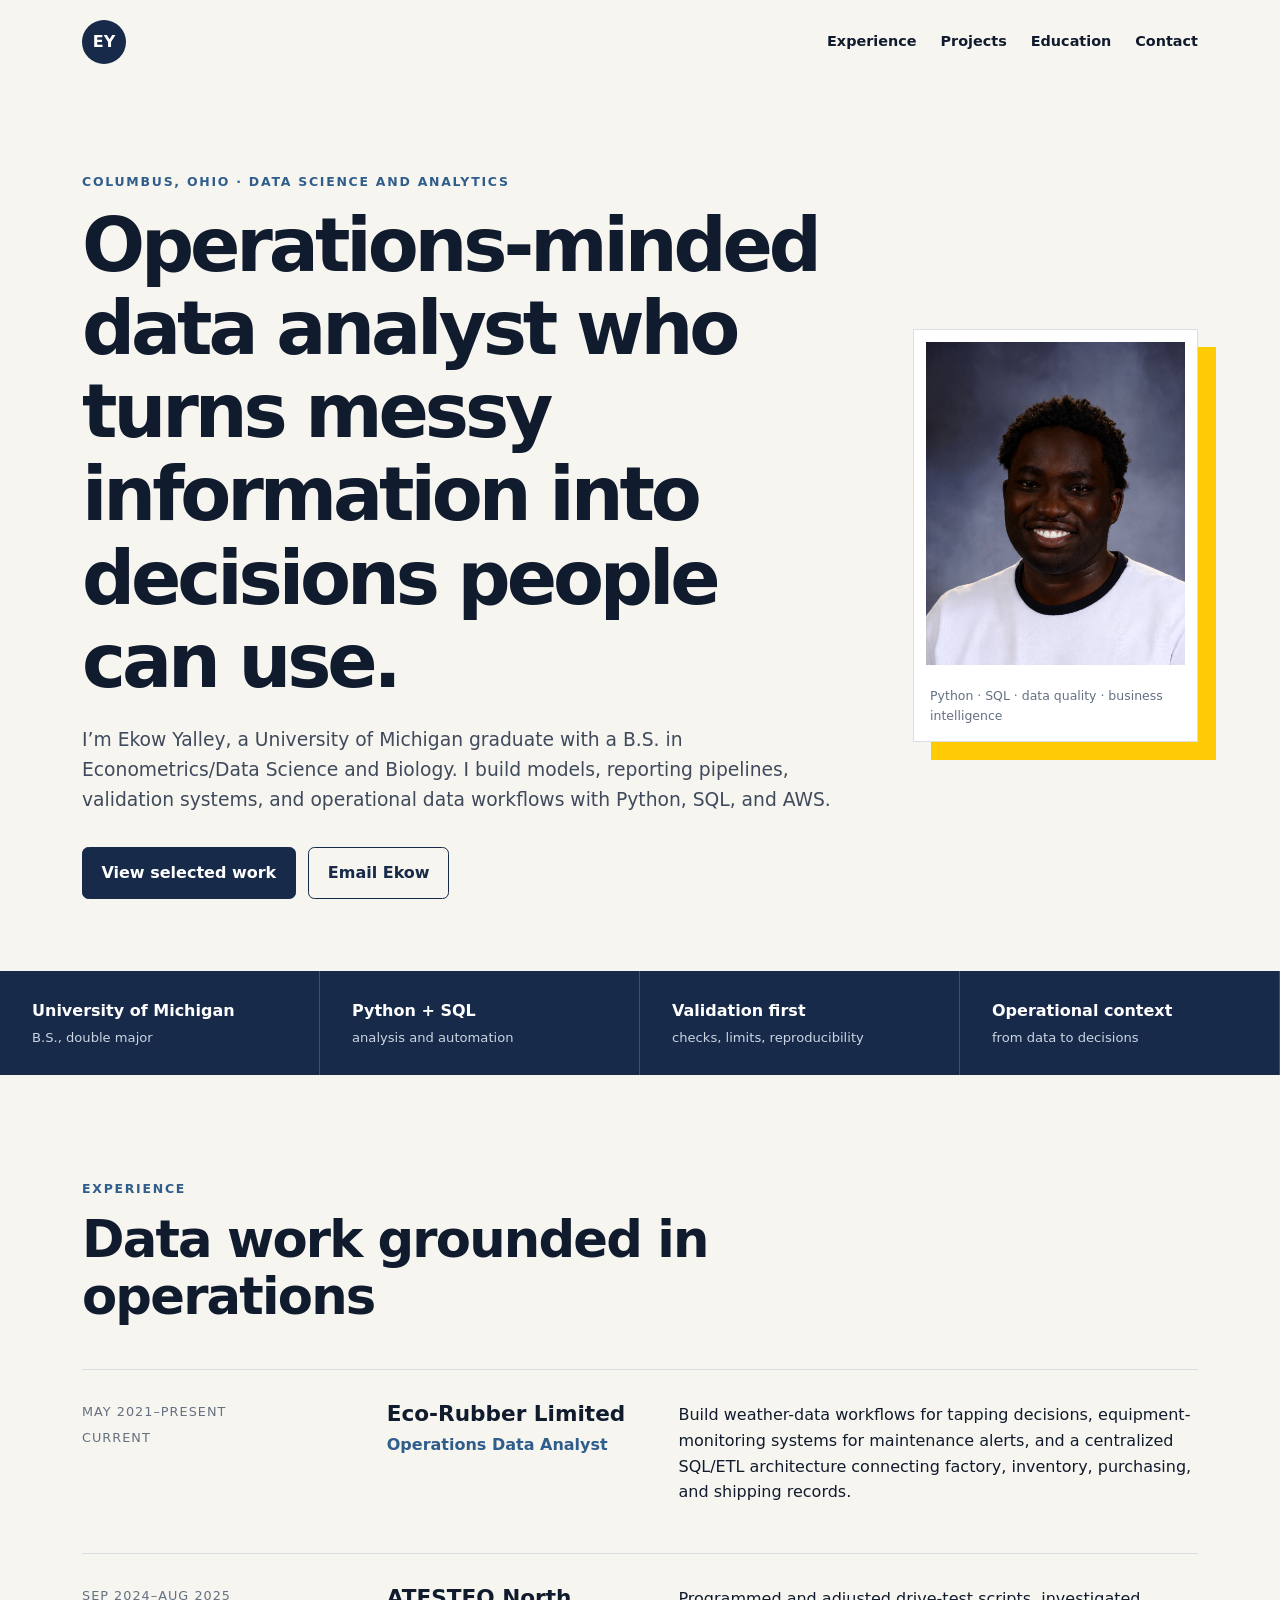
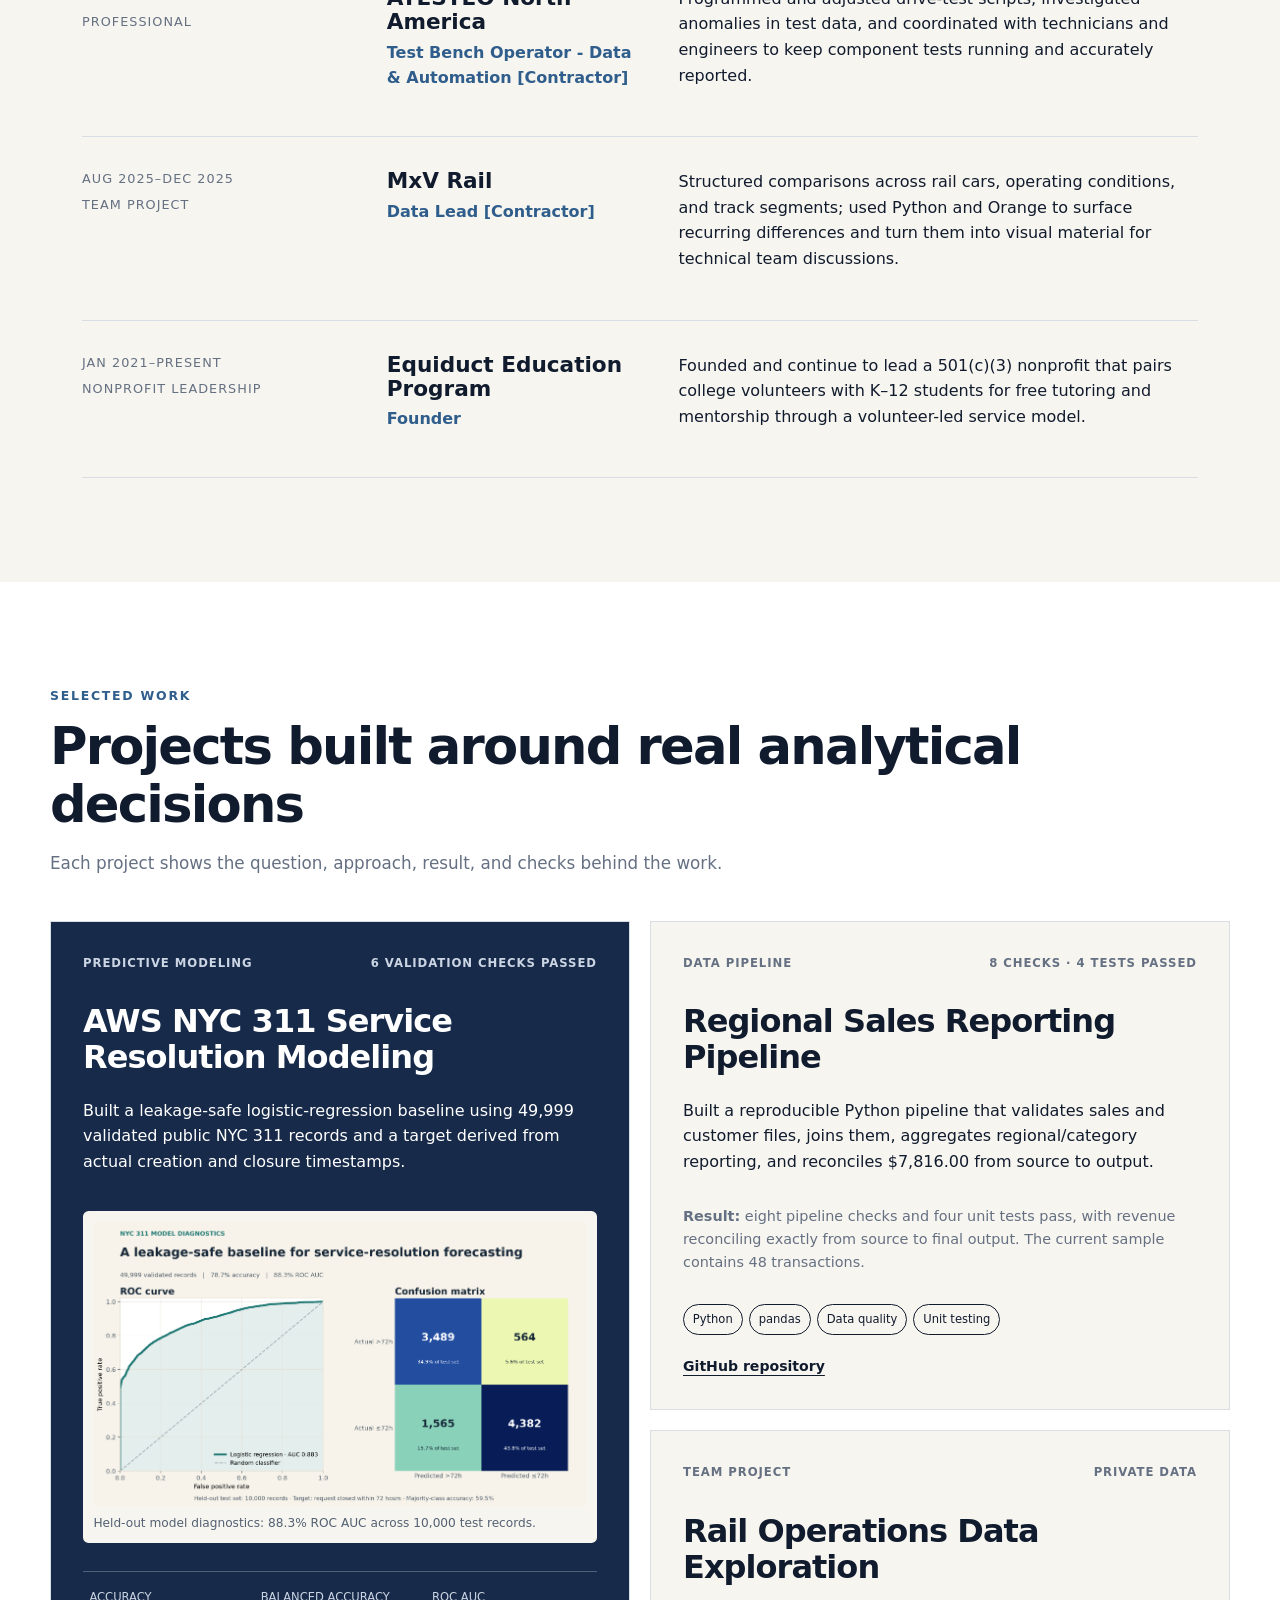
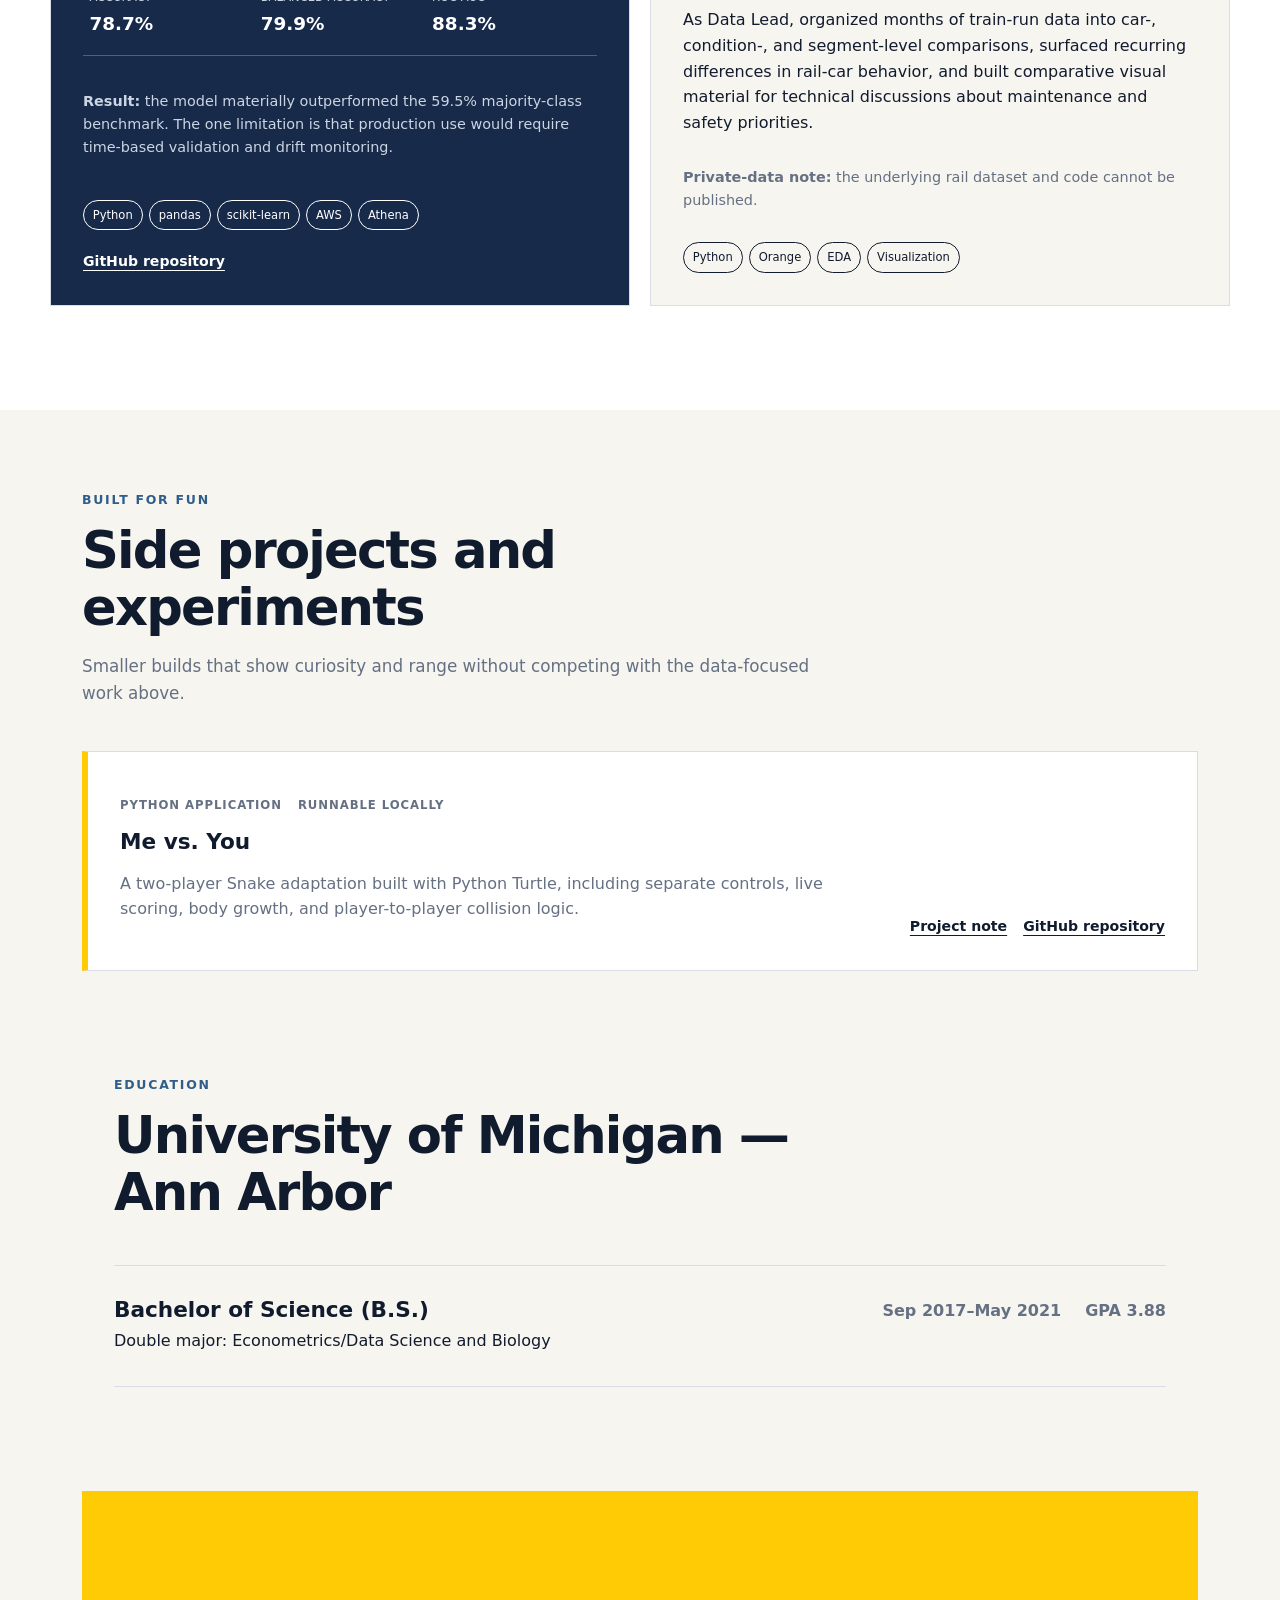
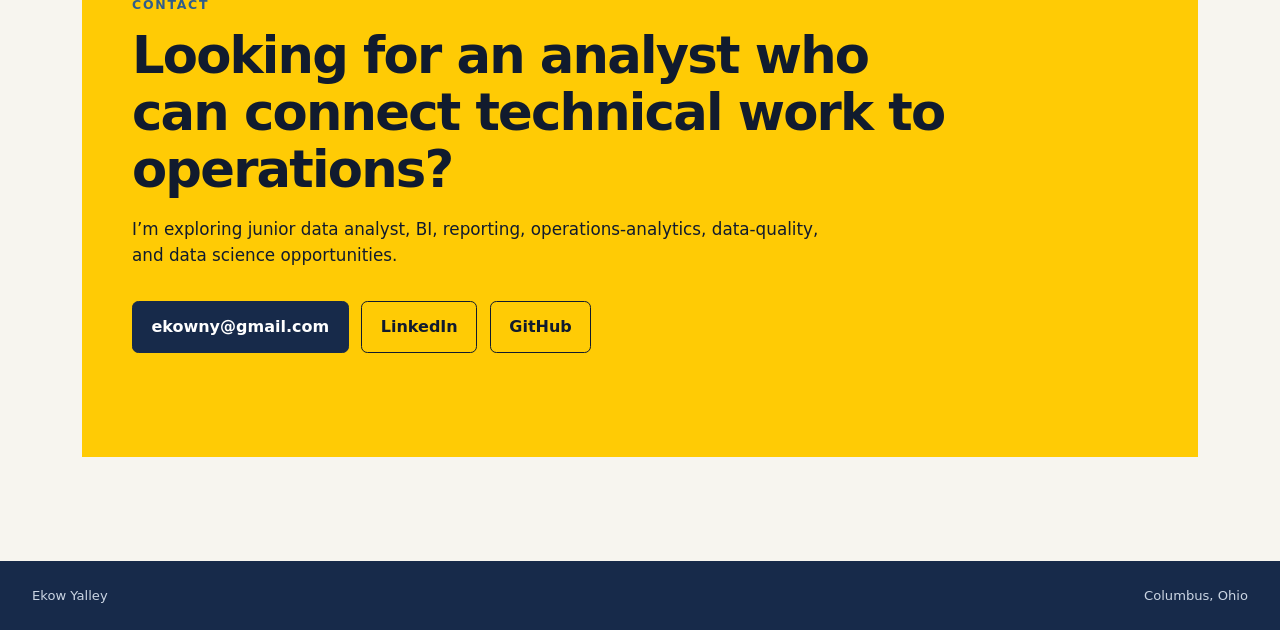
==== index.html @ 6ac025b0 "Strengthen projects and experience" ====
<!doctype html>
<html lang="en">
<head>
  <meta charset="utf-8">
  <meta name="viewport" content="width=device-width, initial-scale=1">
  <meta name="description" content="Ekow Yalley is a data analyst who builds practical models, reporting pipelines, and operational data systems with Python, SQL, and AWS.">
  <title>Ekow Yalley | Data Analyst</title>
  <link rel="stylesheet" href="styles.css">
</head>
<body>
  <a class="skip-link" href="#main">Skip to content</a>
  <header class="site-header">
    <a class="wordmark" href="#top" aria-label="Ekow Yalley home">EY</a>
    <nav aria-label="Primary navigation">
      <a href="#experience">Experience</a>
      <a href="#projects">Projects</a>
      <a href="#education">Education</a>
      <a href="#contact">Contact</a>
    </nav>
  </header>

  <main id="main">
    <section class="hero" id="top">
      <div class="hero-copy">
        <p class="eyebrow">Columbus, Ohio · Data science and analytics</p>
        <h1>Operations-minded data analyst who turns messy information into decisions people can use.</h1>
        <p class="lede">I’m Ekow Yalley, a University of Michigan graduate with a B.S. in Econometrics/Data Science and Biology. I build models, reporting pipelines, validation systems, and operational data workflows with Python, SQL, and AWS.</p>
        <div class="actions">
          <a class="button primary" href="#projects">View selected work</a>
          <a class="button secondary" href="mailto:ekowny@gmail.com">Email Ekow</a>
        </div>
      </div>
      <figure class="portrait-card">
        <img src="IMG_4656.PNG" alt="Portrait of Ekow Yalley">
        <figcaption>Python · SQL · data quality · business intelligence</figcaption>
      </figure>
    </section>

    <section class="proof-strip" aria-label="Core strengths">
      <div><strong>University of Michigan</strong><span>B.S., double major</span></div>
      <div><strong>Python + SQL</strong><span>analysis and automation</span></div>
      <div><strong>Validation first</strong><span>checks, limits, reproducibility</span></div>
      <div><strong>Operational context</strong><span>from data to decisions</span></div>
    </section>

    <section class="section" id="experience">
      <div class="section-heading">
        <p class="eyebrow">Experience</p>
        <h2>Data work grounded in operations</h2>
      </div>
      <div class="timeline">
        <article>
          <div class="timeline-meta"><span>May 2021–Present</span><span>Current</span></div>
          <div><h3>Eco-Rubber Limited</h3><p class="role">Operations Data Analyst</p></div>
          <div><p>Build weather-data workflows for tapping decisions, equipment-monitoring systems for maintenance alerts, and a centralized SQL/ETL architecture connecting factory, inventory, purchasing, and shipping records.</p></div>
        </article>
        <article>
          <div class="timeline-meta"><span>Sep 2024–Aug 2025</span><span>Professional</span></div>
          <div><h3>ATESTEO North America</h3><p class="role">Test Bench Operator - Data &amp; Automation [Contractor]</p></div>
          <p>Programmed and adjusted drive-test scripts, investigated anomalies in test data, and coordinated with technicians and engineers to keep component tests running and accurately reported.</p>
        </article>
        <article>
          <div class="timeline-meta"><span>Aug 2025–Dec 2025</span><span>Team project</span></div>
          <div><h3>MxV Rail</h3><p class="role">Data Lead [Contractor]</p></div>
          <p>Structured comparisons across rail cars, operating conditions, and track segments; used Python and Orange to surface recurring differences and turn them into visual material for technical team discussions.</p>
        </article>
        <article>
          <div class="timeline-meta"><span>Jan 2021–Present</span><span>Nonprofit leadership</span></div>
          <div><h3>Equiduct Education Program</h3><p class="role">Founder</p></div>
          <p>Founded and continue to lead a 501(c)(3) nonprofit that pairs college volunteers with K–12 students for free tutoring and mentorship through a volunteer-led service model.</p>
        </article>
      </div>
    </section>

    <section class="section projects" id="projects">
      <div class="section-heading">
        <p class="eyebrow">Selected work</p>
        <h2>Projects built around real analytical decisions</h2>
        <p>Each project shows the question, approach, result, and checks behind the work.</p>
      </div>
      <div class="project-grid">
        <article class="project-card featured">
          <div class="project-kicker"><span>Predictive modeling</span><span>6 validation checks passed</span></div>
          <h3>AWS NYC 311 Service Resolution Modeling</h3>
          <p>Built a leakage-safe logistic-regression baseline using 49,999 validated public NYC 311 records and a target derived from actual creation and closure timestamps.</p>
          <figure class="project-visual"><img src="nyc311_model_diagnostics.png" alt="ROC curve and confusion matrix for the NYC 311 service-resolution model"><figcaption>Held-out model diagnostics: 88.3% ROC AUC across 10,000 test records.</figcaption></figure>
          <dl class="metrics">
            <div><dt>Accuracy</dt><dd>78.7%</dd></div>
            <div><dt>Balanced accuracy</dt><dd>79.9%</dd></div>
            <div><dt>ROC AUC</dt><dd>88.3%</dd></div>
          </dl>
          <p class="note"><strong>Result:</strong> the model materially outperformed the 59.5% majority-class benchmark. The one limitation is that production use would require time-based validation and drift monitoring.</p>
          <div class="tags"><span>Python</span><span>pandas</span><span>scikit-learn</span><span>AWS</span><span>Athena</span></div>
          <div class="card-actions"><a href="https://github.com/EkowYalley/AWS-NYC311-Resolution-Modeling" target="_blank" rel="noopener">GitHub repository</a></div>
        </article>

        <article class="project-card">
          <div class="project-kicker"><span>Data pipeline</span><span>8 checks · 4 tests passed</span></div>
          <h3>Regional Sales Reporting Pipeline</h3>
          <p>Built a reproducible Python pipeline that validates sales and customer files, joins them, aggregates regional/category reporting, and reconciles $7,816.00 from source to output.</p>
          <p class="note"><strong>Result:</strong> eight pipeline checks and four unit tests pass, with revenue reconciling exactly from source to final output. The current sample contains 48 transactions.</p>
          <div class="tags"><span>Python</span><span>pandas</span><span>Data quality</span><span>Unit testing</span></div>
          <div class="card-actions"><a href="https://github.com/EkowYalley/Regional-Sales-Reporting-Pipeline" target="_blank" rel="noopener">GitHub repository</a></div>
        </article>

        <article class="project-card">
          <div class="project-kicker"><span>Team project</span><span>Private data</span></div>
          <h3>Rail Operations Data Exploration</h3>
          <p>As Data Lead, organized months of train-run data into car-, condition-, and segment-level comparisons, surfaced recurring differences in rail-car behavior, and built comparative visual material for technical discussions about maintenance and safety priorities.</p>
          <p class="note"><strong>Private-data note:</strong> the underlying rail dataset and code cannot be published.</p>
          <div class="tags"><span>Python</span><span>Orange</span><span>EDA</span><span>Visualization</span></div>
        </article>

      </div>
    </section>

    <section class="section fun-projects" id="fun-projects">
      <div class="section-heading"><p class="eyebrow">Built for fun</p><h2>Side projects and experiments</h2><p>Smaller builds that show curiosity and range without competing with the data-focused work above.</p></div>
      <article class="fun-card"><div><p class="project-kicker"><span>Python application</span><span>Runnable locally</span></p><h3>Me vs. You</h3><p>A two-player Snake adaptation built with Python Turtle, including separate controls, live scoring, body growth, and player-to-player collision logic.</p></div><div class="card-actions"><a href="https://ekowyalley.github.io/Professional-Portfolio/me-vs-you.html">Project note</a><a href="https://github.com/EkowYalley/Me-vs-You" target="_blank" rel="noopener">GitHub repository</a></div></article>

    <section class="section education" id="education">
      <div class="section-heading"><p class="eyebrow">Education</p><h2>University of Michigan — Ann Arbor</h2></div>
      <div class="education-card">
        <div><h3>Bachelor of Science (B.S.)</h3><p>Double major: Econometrics/Data Science and Biology</p></div>
        <div class="education-meta"><span>Sep 2017–May 2021</span><span>GPA 3.88</span></div>
      </div>
    </section>

    <section class="contact" id="contact">
      <p class="eyebrow">Contact</p>
      <h2>Looking for an analyst who can connect technical work to operations?</h2>
      <p>I’m exploring junior data analyst, BI, reporting, operations-analytics, data-quality, and data science opportunities.</p>
      <div class="actions"><a class="button primary" href="mailto:ekowny@gmail.com">ekowny@gmail.com</a><a class="button secondary light" href="https://www.linkedin.com/in/ekow-yalley-29869a260/" target="_blank" rel="noopener">LinkedIn</a><a class="button secondary light" href="https://github.com/EkowYalley" target="_blank" rel="noopener">GitHub</a></div>
    </section>
  </main>

  <footer><span>Ekow Yalley</span><span>Columbus, Ohio</span></footer>
</body>
</html>
---- styles.css ----
:root {
  --ink: #111b2e;
  --navy: #172a4a;
  --blue: #2f5d8c;
  --maize: #ffcb05;
  --paper: #f7f5ef;
  --white: #ffffff;
  --muted: #657083;
  --line: #d9dde5;
  --max: 1180px;
}

* { box-sizing: border-box; }
html { scroll-behavior: smooth; }
body { margin: 0; background: var(--paper); color: var(--ink); font-family: Inter, ui-sans-serif, system-ui, -apple-system, BlinkMacSystemFont, "Segoe UI", sans-serif; line-height: 1.6; }
a { color: inherit; }
.skip-link { position: absolute; left: -9999px; }
.skip-link:focus { left: 1rem; top: 1rem; z-index: 20; background: var(--white); padding: .75rem 1rem; }
.site-header { max-width: var(--max); margin: 0 auto; padding: 1.25rem 2rem; display: flex; justify-content: space-between; align-items: center; }
.wordmark { display: grid; place-items: center; width: 2.75rem; height: 2.75rem; border-radius: 50%; background: var(--navy); color: var(--white); font-weight: 800; text-decoration: none; }
nav { display: flex; gap: 1.5rem; }
nav a { text-decoration: none; font-size: .9rem; font-weight: 700; }
nav a:hover { color: var(--blue); }
main { overflow: hidden; }
.hero { max-width: var(--max); margin: 0 auto; padding: 5.5rem 2rem 4.5rem; display: grid; grid-template-columns: minmax(0, 1.45fr) minmax(260px, .55fr); gap: 5rem; align-items: center; }
.eyebrow { margin: 0 0 .75rem; color: var(--blue); font-size: .78rem; font-weight: 800; letter-spacing: .14em; text-transform: uppercase; }
h1, h2, h3 { line-height: 1.12; margin-top: 0; }
h1 { max-width: 850px; margin-bottom: 1.4rem; font-size: clamp(2.65rem, 5.8vw, 5.35rem); letter-spacing: -.055em; }
h2 { margin-bottom: 1rem; font-size: clamp(2rem, 4vw, 3.3rem); letter-spacing: -.035em; }
h3 { margin-bottom: .35rem; font-size: 1.35rem; }
.lede { max-width: 760px; margin: 0; color: #3f4a5c; font-size: 1.17rem; }
.actions { display: flex; flex-wrap: wrap; gap: .8rem; margin-top: 2rem; }
.button { display: inline-flex; align-items: center; justify-content: center; min-height: 3rem; padding: .75rem 1.15rem; border: 1px solid var(--navy); border-radius: .4rem; font-weight: 800; text-decoration: none; }
.button.primary { background: var(--navy); color: var(--white); }
.button.secondary { background: transparent; color: var(--navy); }
.button:hover { transform: translateY(-1px); }
.portrait-card { margin: 0; padding: .75rem; background: var(--white); border: 1px solid var(--line); box-shadow: 18px 18px 0 var(--maize); }
.portrait-card img { width: 100%; aspect-ratio: 4/5; object-fit: cover; object-position: center top; filter: brightness(1.08); }
.portrait-card figcaption { padding: .8rem .25rem .2rem; color: var(--muted); font-size: .78rem; }
.proof-strip { background: var(--navy); color: var(--white); display: grid; grid-template-columns: repeat(4, 1fr); }
.proof-strip div { padding: 1.7rem 2rem; border-right: 1px solid rgba(255,255,255,.18); }
.proof-strip strong, .proof-strip span { display: block; }
.proof-strip span { margin-top: .2rem; color: #cbd5e3; font-size: .82rem; }
.section { max-width: var(--max); margin: 0 auto; padding: 6.5rem 2rem; }
.section-heading { max-width: 740px; margin-bottom: 2.75rem; }
.section-heading > p:last-child { color: var(--muted); font-size: 1.05rem; }
.timeline { border-top: 1px solid var(--line); }
.timeline article { display: grid; grid-template-columns: 1.05fr 1fr 2fr; column-gap: 2rem; padding: 2rem 0; border-bottom: 1px solid var(--line); }
.timeline article p { margin-top: 0; }
.timeline-meta { display: flex; flex-direction: column; gap: .35rem; color: var(--muted); font-size: .8rem; text-transform: uppercase; letter-spacing: .08em; }
.role { margin: 0; color: var(--blue); font-weight: 800; }
.note { color: var(--muted); font-size: .9rem; }
.projects { max-width: none; background: var(--white); }
.projects > * { max-width: var(--max); margin-left: auto; margin-right: auto; }
.project-grid { display: grid; grid-template-columns: repeat(2, minmax(0, 1fr)); gap: 1.25rem; }
.project-card { display: flex; flex-direction: column; min-height: 470px; padding: 2rem; border: 1px solid var(--line); background: var(--paper); }
.project-card.featured { grid-row: span 2; background: var(--navy); color: var(--white); }
.project-card.featured .note { color: #cbd5e3; }
.project-visual { margin: 1.3rem 0 .5rem; padding: .65rem; background: #f7f5ef; border-radius: .35rem; }
.project-visual img { display: block; width: 100%; height: auto; }
.project-visual figcaption { margin-top: .5rem; color: #536173; font-size: .76rem; }
.project-kicker { display: flex; justify-content: space-between; gap: 1rem; margin-bottom: 2rem; color: var(--muted); font-size: .73rem; font-weight: 800; letter-spacing: .08em; text-transform: uppercase; }
.featured .project-kicker { color: #cbd5e3; }
.project-card h3 { font-size: 2rem; letter-spacing: -.03em; }
.metrics { display: grid; grid-template-columns: repeat(3, 1fr); margin: 1.25rem 0; border-top: 1px solid rgba(255,255,255,.25); border-bottom: 1px solid rgba(255,255,255,.25); }
.metrics div { padding: 1rem .4rem; }
.metrics dt { color: #cbd5e3; font-size: .72rem; text-transform: uppercase; }
.metrics dd { margin: .15rem 0 0; font-size: 1.15rem; font-weight: 800; }
.tags { display: flex; flex-wrap: wrap; gap: .4rem; margin-top: auto; padding-top: 1rem; }
.tags span { padding: .32rem .55rem; border: 1px solid currentColor; border-radius: 99px; font-size: .72rem; }
.card-actions { display: flex; flex-wrap: wrap; gap: 1rem; margin-top: 1.25rem; }
.card-actions a { color: inherit; font-size: .88rem; font-weight: 800; text-underline-offset: .25rem; }
.fun-projects { padding-top: 5rem; }
.fun-card { display: grid; grid-template-columns: minmax(0, 1fr) auto; gap: 2rem; align-items: end; padding: 2rem; background: var(--white); border: 1px solid var(--line); border-left: 6px solid var(--maize); }
.fun-card p { max-width: 760px; color: var(--muted); }
.fun-card .project-kicker { justify-content: flex-start; margin-bottom: 1rem; }
.education-card { display: flex; justify-content: space-between; gap: 2rem; padding: 2rem 0; border-top: 1px solid var(--line); border-bottom: 1px solid var(--line); }
.education-card p { margin: 0; }
.education-meta { display: flex; gap: 1.5rem; color: var(--muted); font-weight: 700; }
.contact { padding: 6.5rem max(2rem, calc((100vw - var(--max)) / 2)); background: var(--maize); }
.contact h2 { max-width: 820px; }
.contact > p:not(.eyebrow) { max-width: 720px; font-size: 1.05rem; }
.button.light { border-color: var(--ink); color: var(--ink); }
footer { padding: 1.5rem 2rem; display: flex; justify-content: space-between; background: var(--navy); color: #cbd5e3; font-size: .82rem; }
.contact-page { min-height: 100vh; background: var(--navy); color: var(--white); }
.contact-shell { max-width: 860px; margin: 0 auto; padding: 7rem 2rem; }
.contact-shell h1 { font-size: clamp(3rem, 7vw, 5.5rem); }
.contact-shell > p { color: #cbd5e3; font-size: 1.1rem; }
.contact-shell .eyebrow { color: var(--maize); }
.back-link { display: inline-block; margin-bottom: 4rem; color: var(--white); text-underline-offset: .3rem; }
.contact-links { margin-top: 3rem; border-top: 1px solid rgba(255,255,255,.25); }
.contact-links a { display: flex; justify-content: space-between; gap: 2rem; padding: 1.25rem 0; border-bottom: 1px solid rgba(255,255,255,.25); text-decoration: none; }
.contact-links span { color: #cbd5e3; }
@media (max-width: 850px) {
  .site-header { align-items: flex-start; }
  nav { flex-wrap: wrap; justify-content: flex-end; gap: .65rem 1rem; }
  .hero { grid-template-columns: 1fr; gap: 3rem; padding-top: 3rem; }
  .portrait-card { max-width: 420px; }
  .proof-strip { grid-template-columns: repeat(2, 1fr); }
  .timeline article { grid-template-columns: 1fr; gap: .7rem; }
  .project-grid { grid-template-columns: 1fr; }
  .project-card.featured { grid-row: auto; }
  .fun-card { grid-template-columns: 1fr; align-items: start; }
  .education-card { flex-direction: column; }
}
@media (max-width: 520px) {
  .site-header { padding: 1rem; }
  nav a:nth-child(3) { display: none; }
  .hero, .section { padding-left: 1rem; padding-right: 1rem; }
  .proof-strip { grid-template-columns: 1fr; }
  .proof-strip div { border-bottom: 1px solid rgba(255,255,255,.18); }
  .metrics { grid-template-columns: 1fr; }
  .education-meta { flex-direction: column; gap: .3rem; }
  footer { flex-direction: column; gap: .25rem; }
}
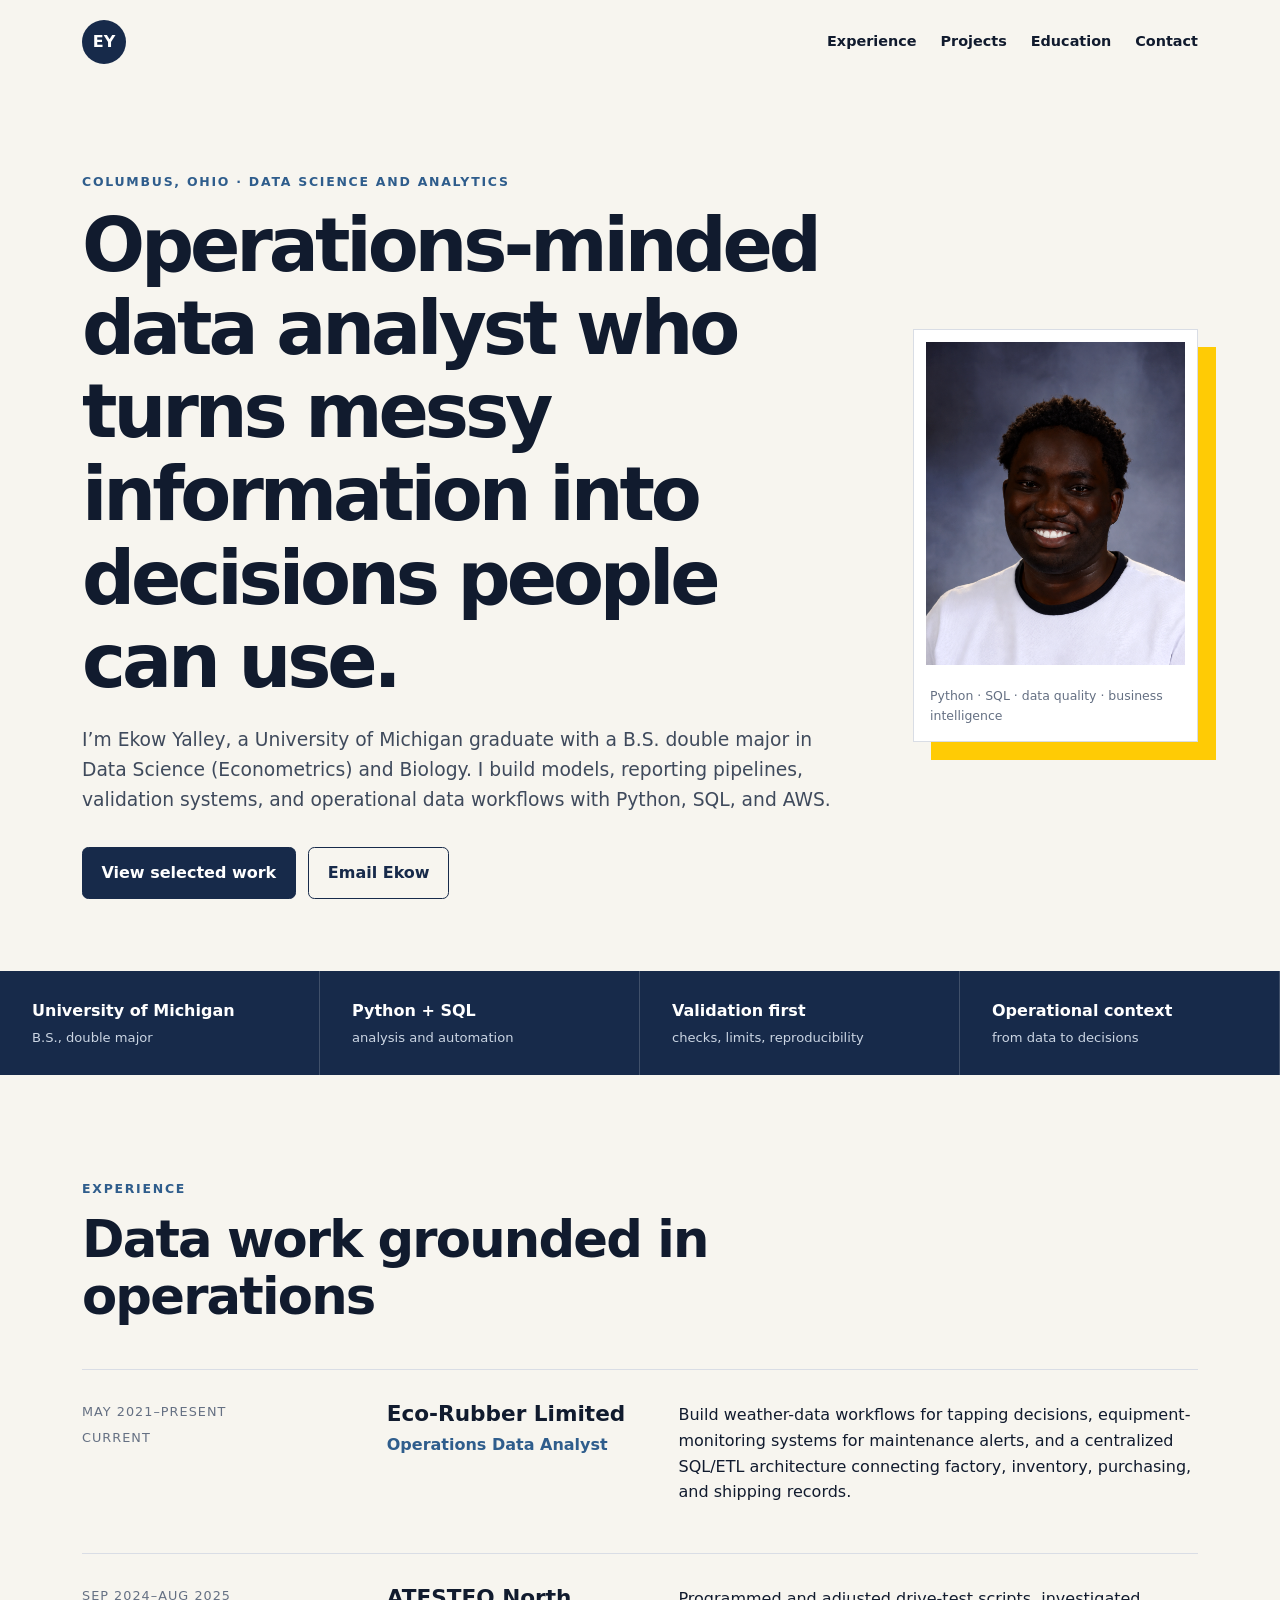
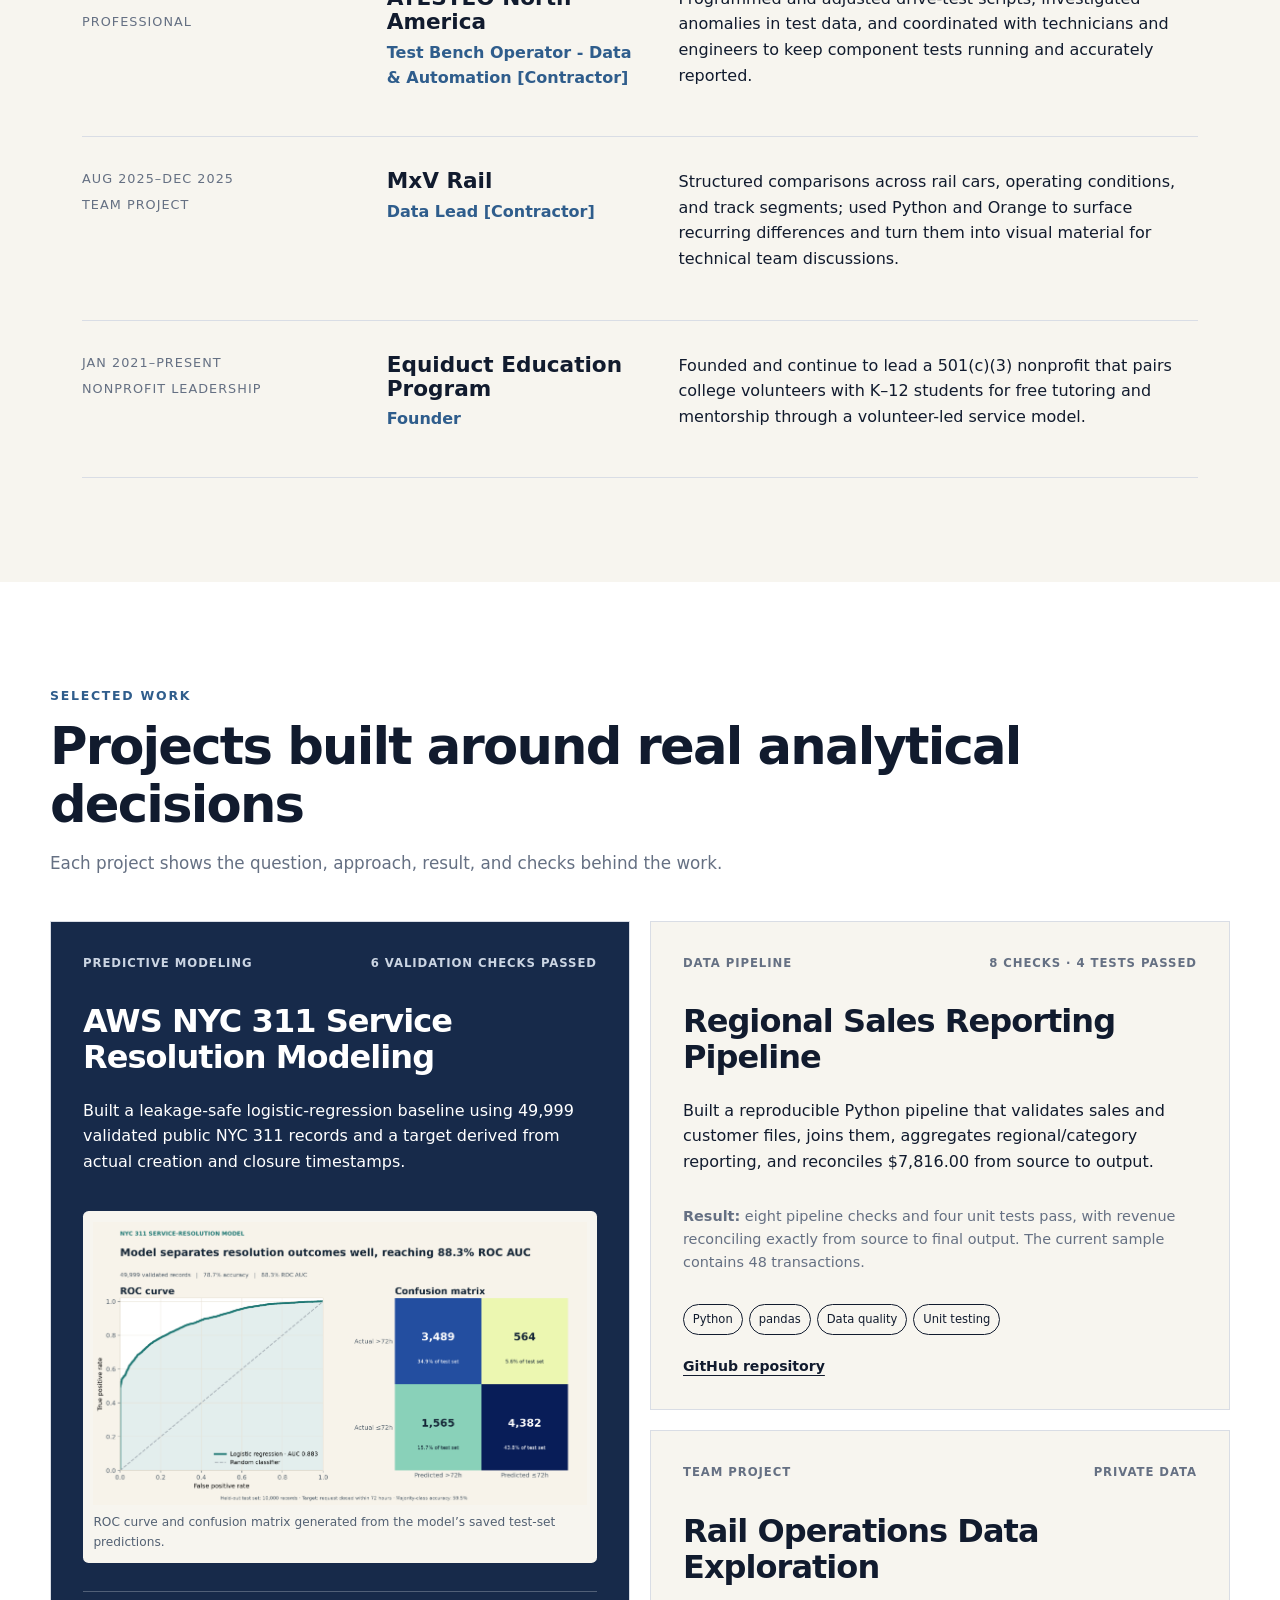
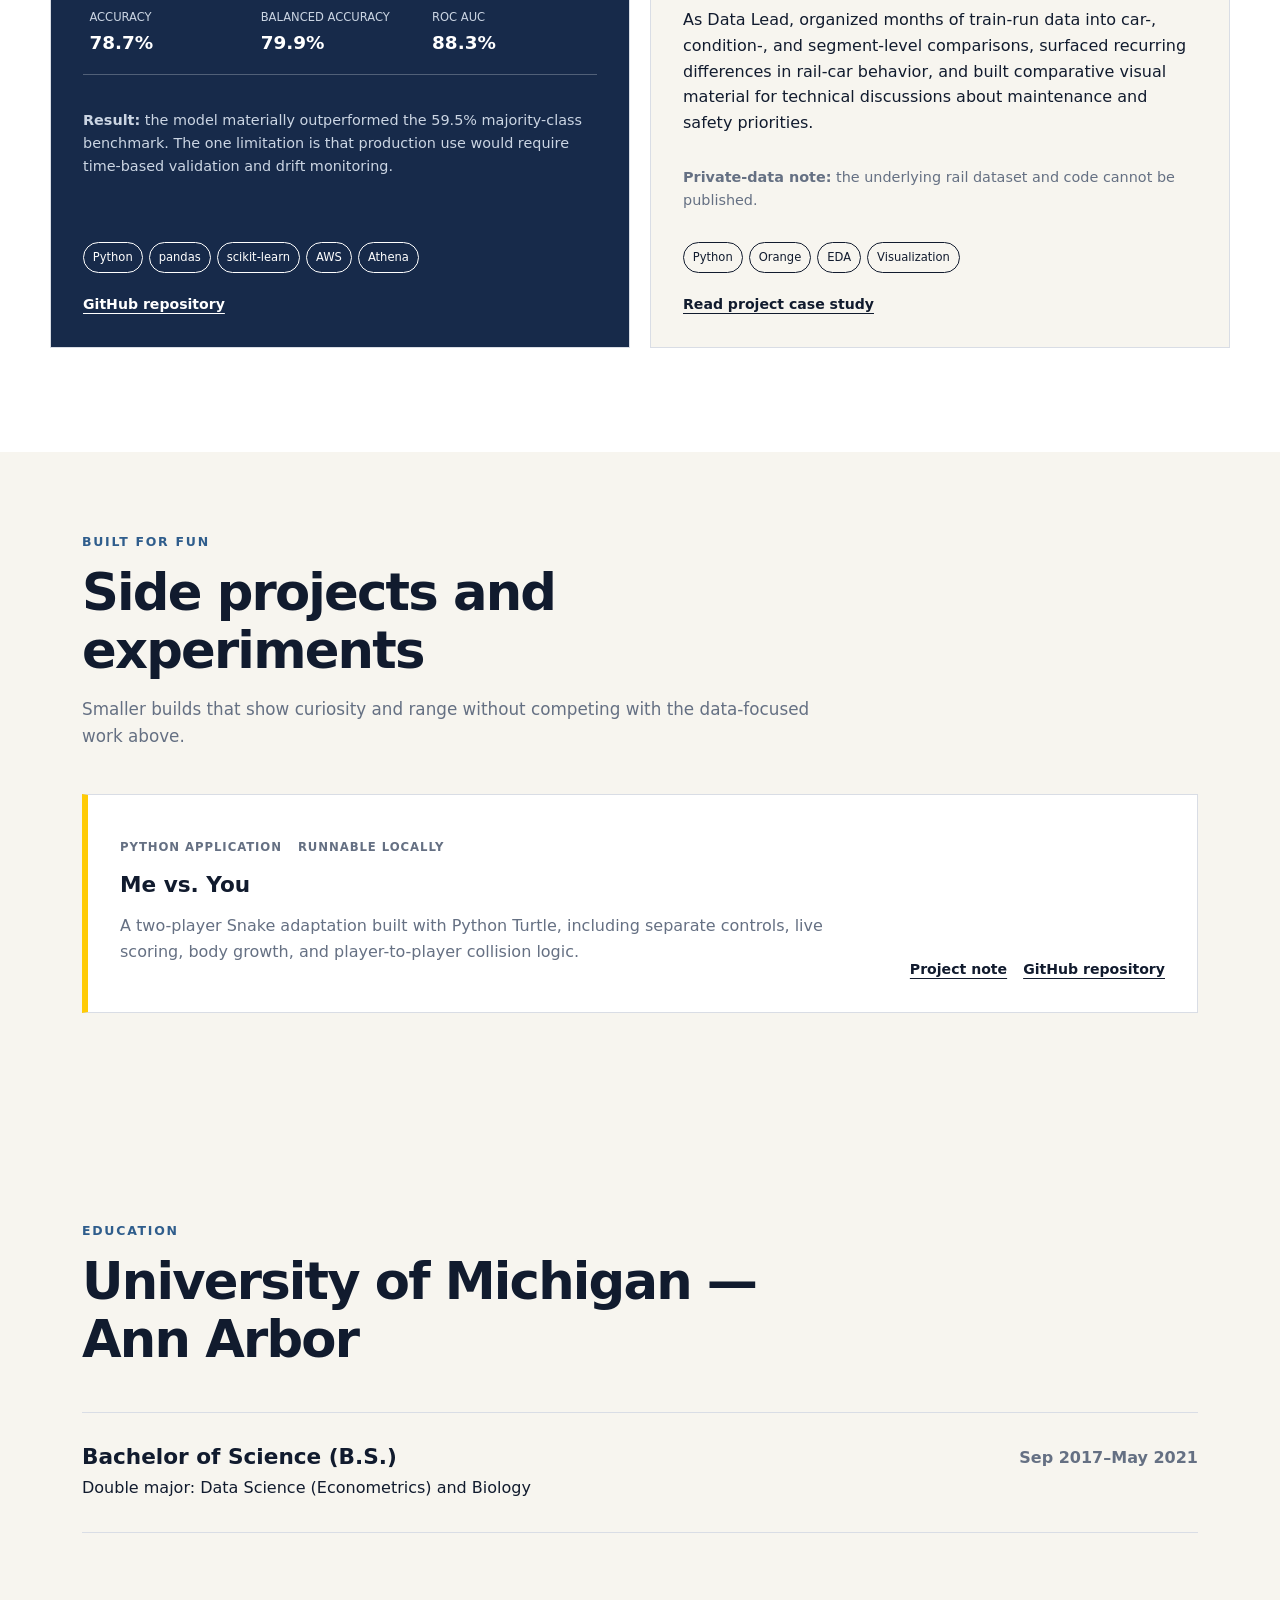
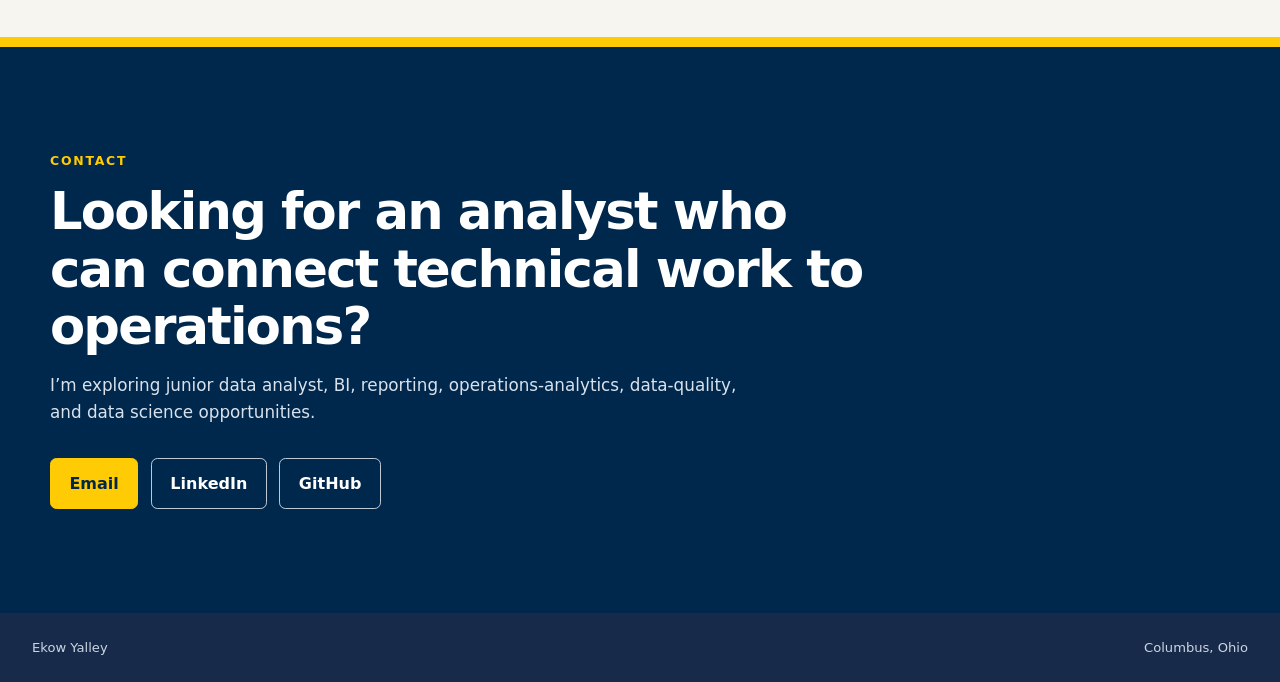
==== commit b864b124: "Refine branding and portfolio presentation" ====
--- a/index.html
+++ b/index.html
@@ -24,7 +24,7 @@
       <div class="hero-copy">
         <p class="eyebrow">Columbus, Ohio · Data science and analytics</p>
         <h1>Operations-minded data analyst who turns messy information into decisions people can use.</h1>
-        <p class="lede">I’m Ekow Yalley, a University of Michigan graduate with a B.S. in Econometrics/Data Science and Biology. I build models, reporting pipelines, validation systems, and operational data workflows with Python, SQL, and AWS.</p>
+        <p class="lede">I’m Ekow Yalley, a University of Michigan graduate with a B.S. double major in Data Science (Econometrics) and Biology. I build models, reporting pipelines, validation systems, and operational data workflows with Python, SQL, and AWS.</p>
         <div class="actions">
           <a class="button primary" href="#projects">View selected work</a>
           <a class="button secondary" href="mailto:ekowny@gmail.com">Email Ekow</a>
@@ -83,7 +83,7 @@
           <div class="project-kicker"><span>Predictive modeling</span><span>6 validation checks passed</span></div>
           <h3>AWS NYC 311 Service Resolution Modeling</h3>
           <p>Built a leakage-safe logistic-regression baseline using 49,999 validated public NYC 311 records and a target derived from actual creation and closure timestamps.</p>
-          <figure class="project-visual"><img src="nyc311_model_diagnostics.png" alt="ROC curve and confusion matrix for the NYC 311 service-resolution model"><figcaption>Held-out model diagnostics: 88.3% ROC AUC across 10,000 test records.</figcaption></figure>
+          <figure class="project-visual"><img src="nyc311_model_diagnostics.png" alt="ROC curve and confusion matrix for the NYC 311 service-resolution model"><figcaption>ROC curve and confusion matrix generated from the model’s saved test-set predictions.</figcaption></figure>
           <dl class="metrics">
             <div><dt>Accuracy</dt><dd>78.7%</dd></div>
             <div><dt>Balanced accuracy</dt><dd>79.9%</dd></div>
@@ -109,6 +109,7 @@
           <p>As Data Lead, organized months of train-run data into car-, condition-, and segment-level comparisons, surfaced recurring differences in rail-car behavior, and built comparative visual material for technical discussions about maintenance and safety priorities.</p>
           <p class="note"><strong>Private-data note:</strong> the underlying rail dataset and code cannot be published.</p>
           <div class="tags"><span>Python</span><span>Orange</span><span>EDA</span><span>Visualization</span></div>
+          <div class="card-actions"><a href="https://ekowyalley.github.io/Professional-Portfolio/rail-operations.html">Read project case study</a></div>
         </article>
 
       </div>
@@ -117,12 +118,13 @@
     <section class="section fun-projects" id="fun-projects">
       <div class="section-heading"><p class="eyebrow">Built for fun</p><h2>Side projects and experiments</h2><p>Smaller builds that show curiosity and range without competing with the data-focused work above.</p></div>
       <article class="fun-card"><div><p class="project-kicker"><span>Python application</span><span>Runnable locally</span></p><h3>Me vs. You</h3><p>A two-player Snake adaptation built with Python Turtle, including separate controls, live scoring, body growth, and player-to-player collision logic.</p></div><div class="card-actions"><a href="https://ekowyalley.github.io/Professional-Portfolio/me-vs-you.html">Project note</a><a href="https://github.com/EkowYalley/Me-vs-You" target="_blank" rel="noopener">GitHub repository</a></div></article>
+    </section>
 
     <section class="section education" id="education">
       <div class="section-heading"><p class="eyebrow">Education</p><h2>University of Michigan — Ann Arbor</h2></div>
       <div class="education-card">
-        <div><h3>Bachelor of Science (B.S.)</h3><p>Double major: Econometrics/Data Science and Biology</p></div>
-        <div class="education-meta"><span>Sep 2017–May 2021</span><span>GPA 3.88</span></div>
+        <div><h3>Bachelor of Science (B.S.)</h3><p>Double major: Data Science (Econometrics) and Biology</p></div>
+        <div class="education-meta"><span>Sep 2017–May 2021</span></div>
       </div>
     </section>
 
@@ -130,7 +132,7 @@
       <p class="eyebrow">Contact</p>
       <h2>Looking for an analyst who can connect technical work to operations?</h2>
       <p>I’m exploring junior data analyst, BI, reporting, operations-analytics, data-quality, and data science opportunities.</p>
-      <div class="actions"><a class="button primary" href="mailto:ekowny@gmail.com">ekowny@gmail.com</a><a class="button secondary light" href="https://www.linkedin.com/in/ekow-yalley-29869a260/" target="_blank" rel="noopener">LinkedIn</a><a class="button secondary light" href="https://github.com/EkowYalley" target="_blank" rel="noopener">GitHub</a></div>
+      <div class="actions"><a class="button primary" href="mailto:ekowny@gmail.com">Email</a><a class="button secondary light" href="https://www.linkedin.com/in/ekow-yalley-29869a260/" target="_blank" rel="noopener">LinkedIn</a><a class="button secondary light" href="https://github.com/EkowYalley" target="_blank" rel="noopener">GitHub</a></div>
     </section>
   </main>
 
--- a/styles.css
+++ b/styles.css
@@ -77,10 +77,14 @@
 .education-card { display: flex; justify-content: space-between; gap: 2rem; padding: 2rem 0; border-top: 1px solid var(--line); border-bottom: 1px solid var(--line); }
 .education-card p { margin: 0; }
 .education-meta { display: flex; gap: 1.5rem; color: var(--muted); font-weight: 700; }
-.contact { padding: 6.5rem max(2rem, calc((100vw - var(--max)) / 2)); background: var(--maize); }
-.contact h2 { max-width: 820px; }
-.contact > p:not(.eyebrow) { max-width: 720px; font-size: 1.05rem; }
-.button.light { border-color: var(--ink); color: var(--ink); }
+.contact { padding: 6.5rem max(2rem, calc((100vw - var(--max)) / 2)); background: #00274c; color: white; border-top: 10px solid #ffcb05; }
+.contact .eyebrow { color: #ffcb05; }
+.contact h2 { max-width: 820px; color: white; }
+.contact > p:not(.eyebrow) { max-width: 720px; color: #d9e2ec; font-size: 1.05rem; }
+.contact .button.primary { background: #ffcb05; border-color: #ffcb05; color: #00274c; }
+.contact .button.primary:hover, .contact .button.primary:focus { background: white; border-color: white; }
+.button.light { border-color: rgba(255,255,255,.75); color: white; }
+.button.light:hover, .button.light:focus { border-color: #ffcb05; color: #ffcb05; }
 footer { padding: 1.5rem 2rem; display: flex; justify-content: space-between; background: var(--navy); color: #cbd5e3; font-size: .82rem; }
 .contact-page { min-height: 100vh; background: var(--navy); color: var(--white); }
 .contact-shell { max-width: 860px; margin: 0 auto; padding: 7rem 2rem; }
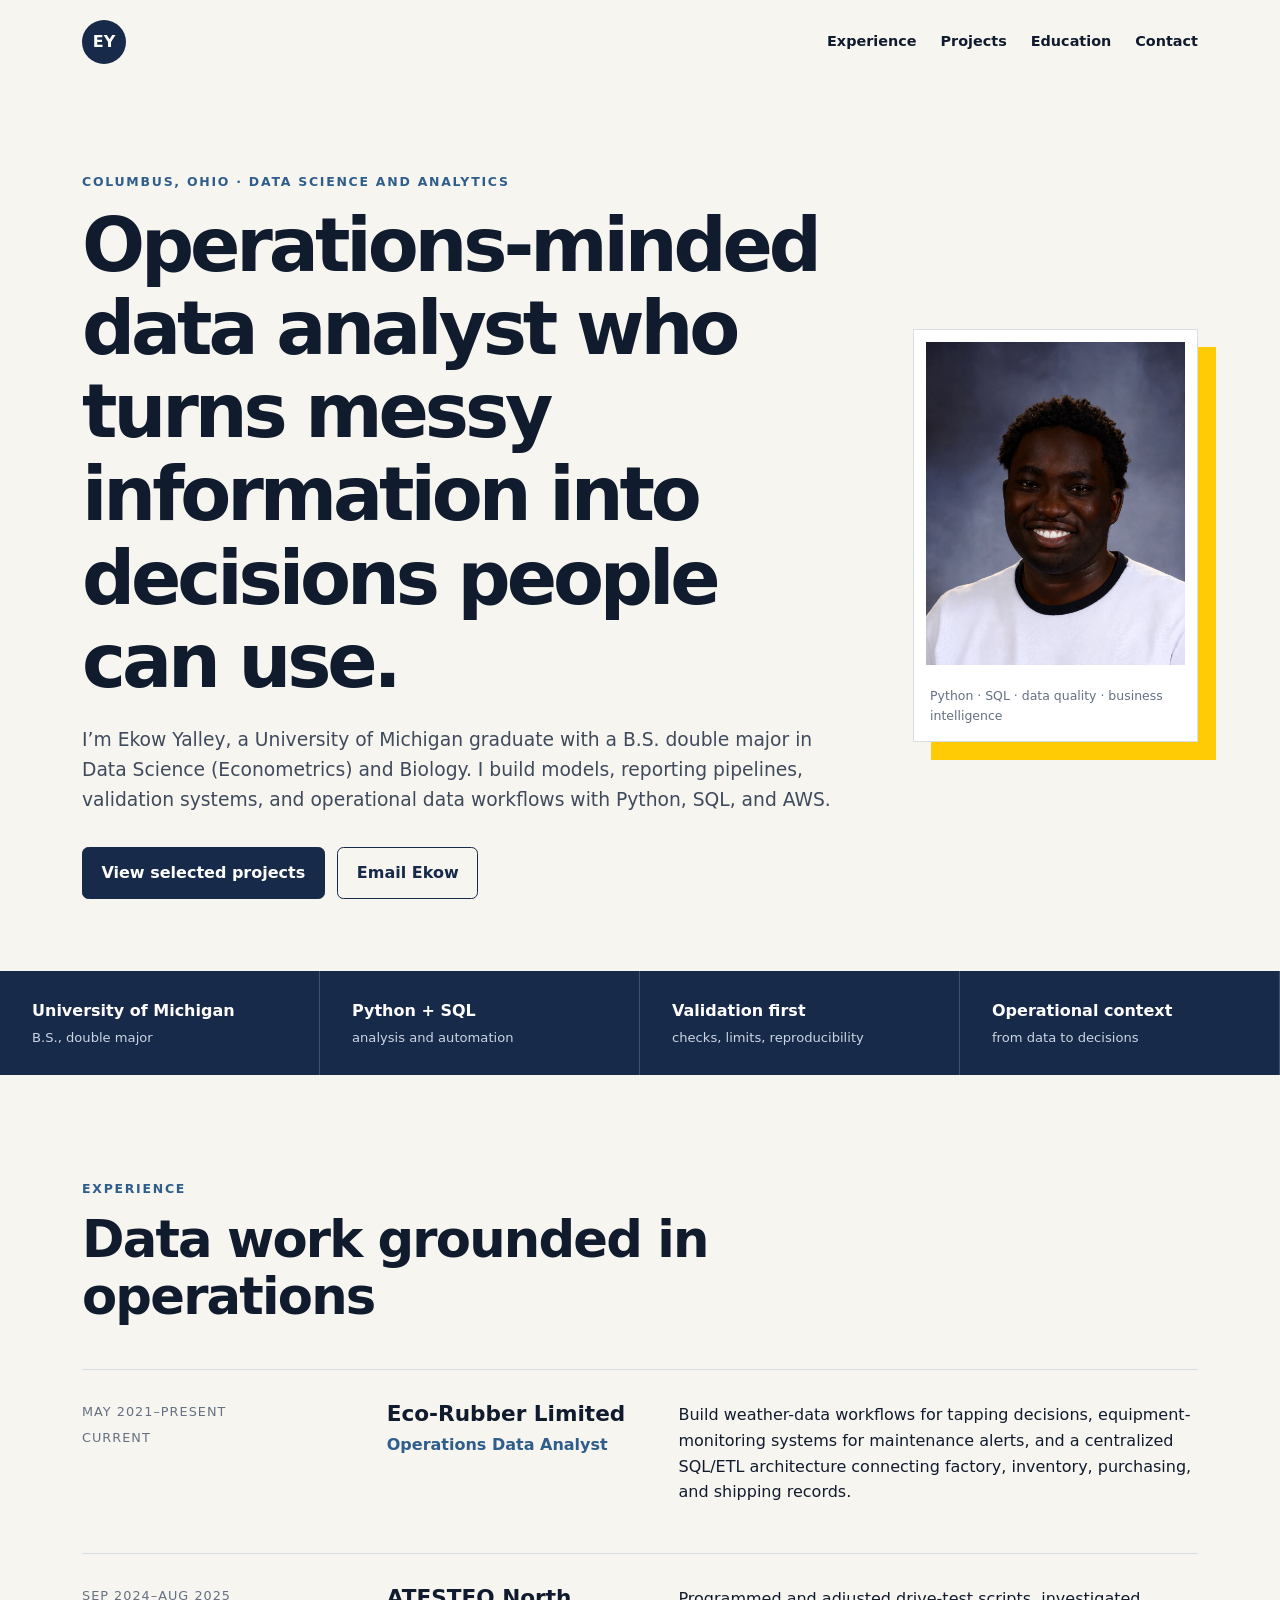
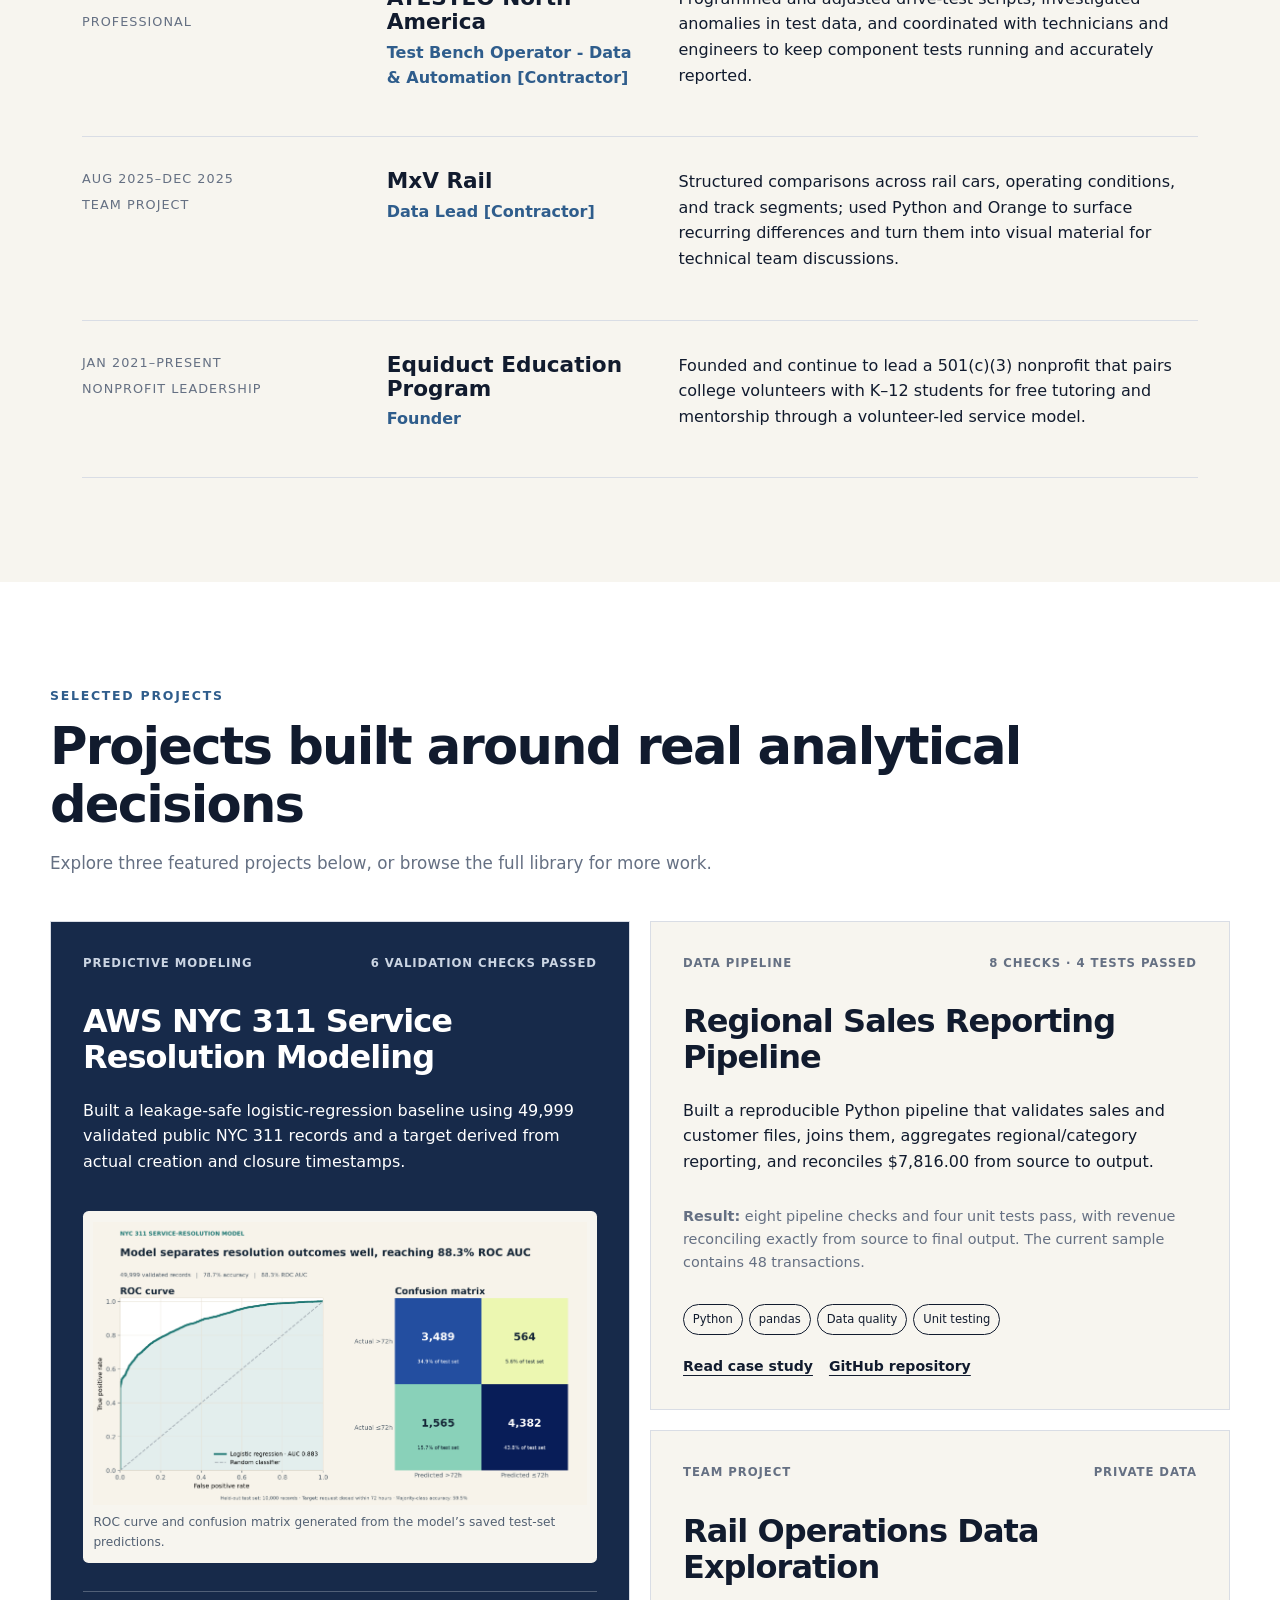
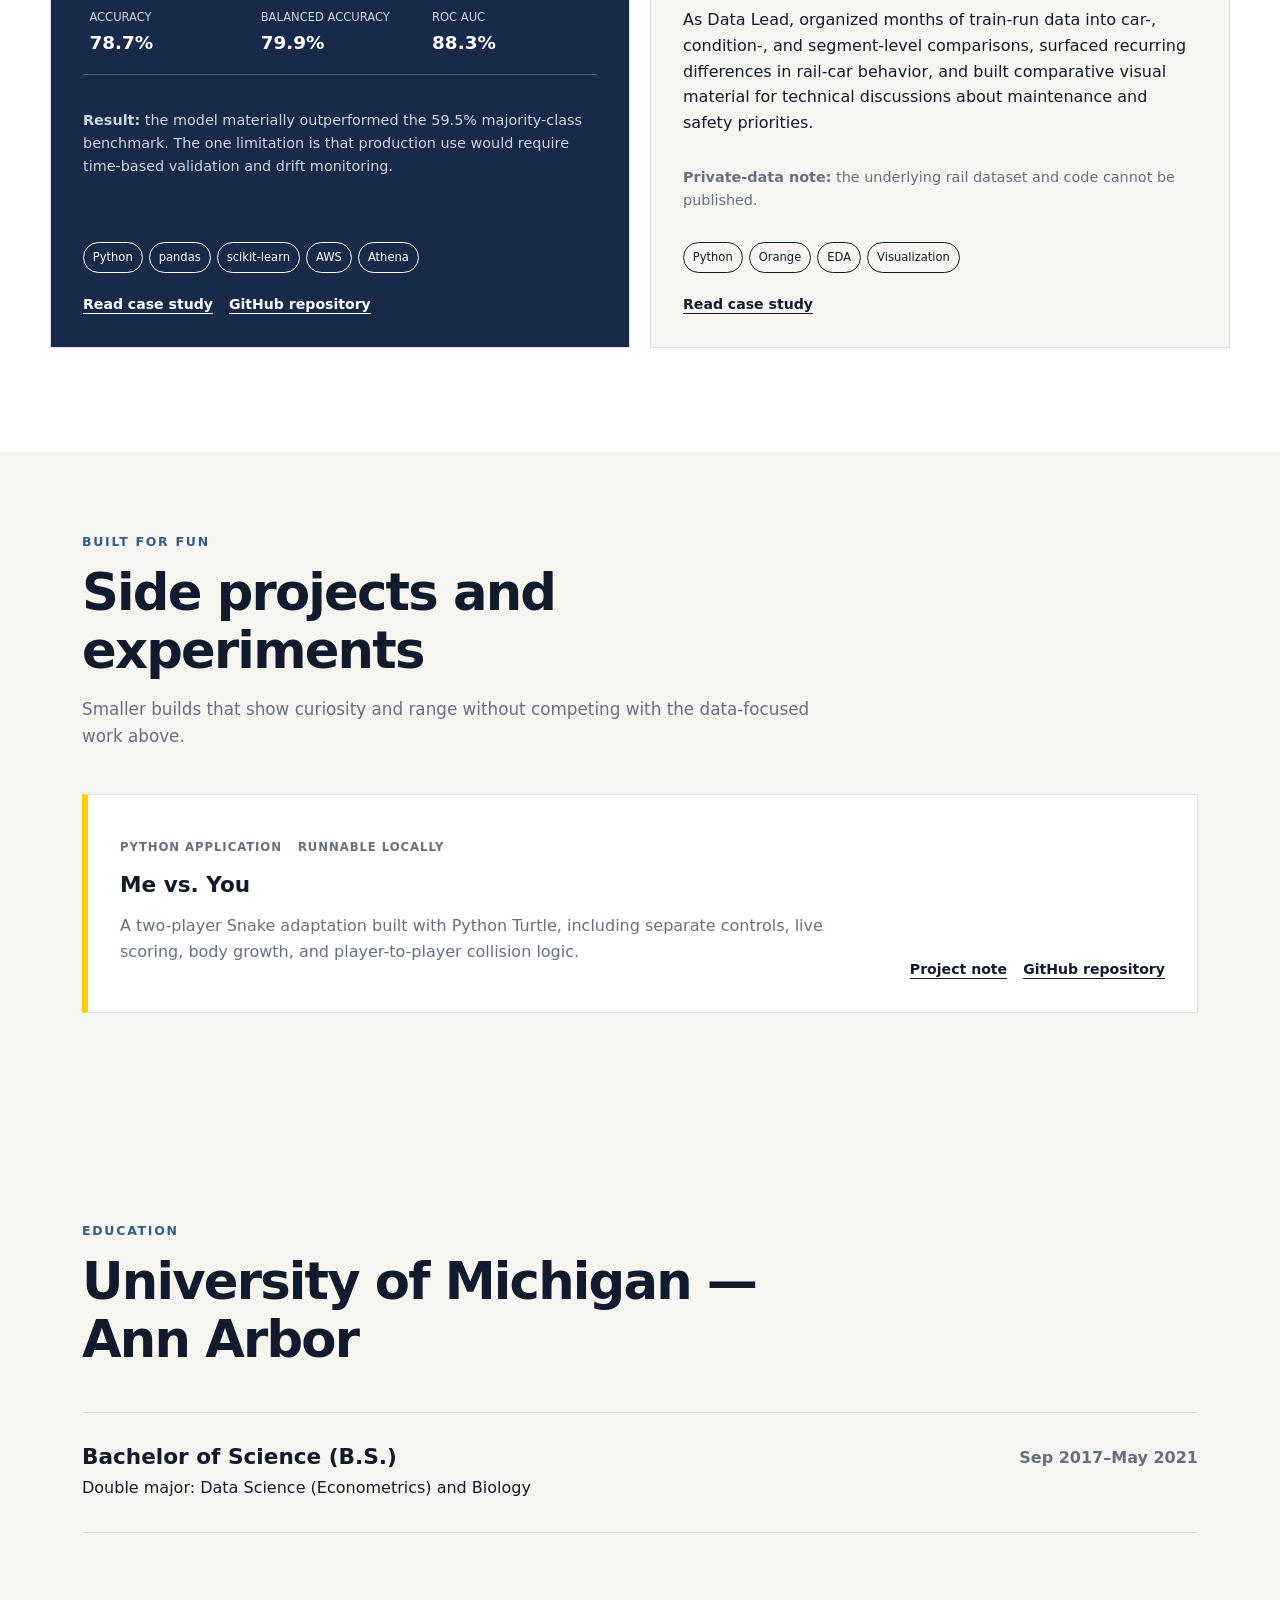
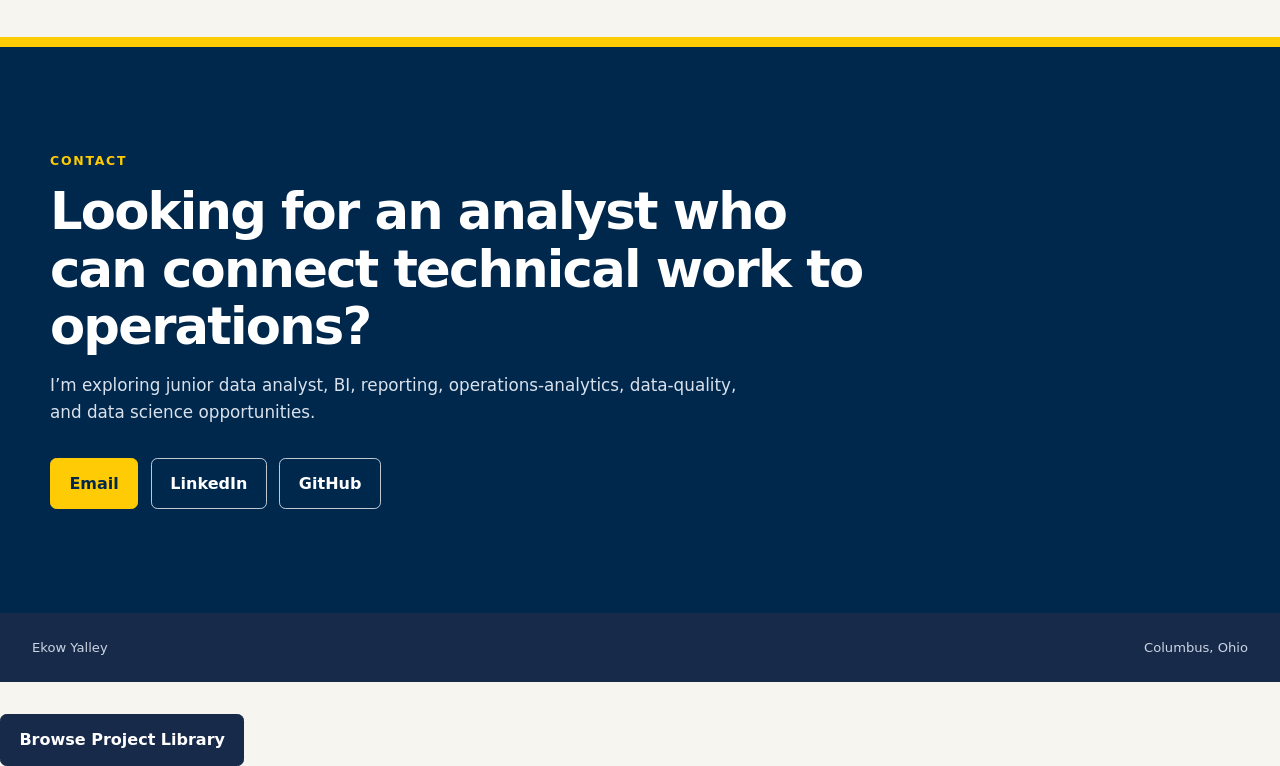
==== commit 6156e440: "Clarify project library and case study navigation" ====
--- a/index.html
+++ b/index.html
@@ -26,7 +26,7 @@
         <h1>Operations-minded data analyst who turns messy information into decisions people can use.</h1>
         <p class="lede">I’m Ekow Yalley, a University of Michigan graduate with a B.S. double major in Data Science (Econometrics) and Biology. I build models, reporting pipelines, validation systems, and operational data workflows with Python, SQL, and AWS.</p>
         <div class="actions">
-          <a class="button primary" href="#projects">View selected work</a>
+          <a class="button primary" href="#projects">View selected projects</a>
           <a class="button secondary" href="mailto:ekowny@gmail.com">Email Ekow</a>
         </div>
       </div>
@@ -74,9 +74,9 @@
 
     <section class="section projects" id="projects">
       <div class="section-heading">
-        <p class="eyebrow">Selected work</p>
+        <p class="eyebrow">Selected projects</p>
         <h2>Projects built around real analytical decisions</h2>
-        <p>Each project shows the question, approach, result, and checks behind the work.</p>
+        <p>Explore three featured projects below, or browse the full library for more work.</p>
       </div>
       <div class="project-grid">
         <article class="project-card featured">
@@ -91,7 +91,7 @@
           </dl>
           <p class="note"><strong>Result:</strong> the model materially outperformed the 59.5% majority-class benchmark. The one limitation is that production use would require time-based validation and drift monitoring.</p>
           <div class="tags"><span>Python</span><span>pandas</span><span>scikit-learn</span><span>AWS</span><span>Athena</span></div>
-          <div class="card-actions"><a href="https://github.com/EkowYalley/AWS-NYC311-Resolution-Modeling" target="_blank" rel="noopener">GitHub repository</a></div>
+          <div class="card-actions"><a href="https://ekowyalley.github.io/Professional-Portfolio/aws-nyc311.html">Read case study</a><a href="https://github.com/EkowYalley/AWS-NYC311-Resolution-Modeling" target="_blank" rel="noopener">GitHub repository</a></div>
         </article>
 
         <article class="project-card">
@@ -100,7 +100,7 @@
           <p>Built a reproducible Python pipeline that validates sales and customer files, joins them, aggregates regional/category reporting, and reconciles $7,816.00 from source to output.</p>
           <p class="note"><strong>Result:</strong> eight pipeline checks and four unit tests pass, with revenue reconciling exactly from source to final output. The current sample contains 48 transactions.</p>
           <div class="tags"><span>Python</span><span>pandas</span><span>Data quality</span><span>Unit testing</span></div>
-          <div class="card-actions"><a href="https://github.com/EkowYalley/Regional-Sales-Reporting-Pipeline" target="_blank" rel="noopener">GitHub repository</a></div>
+          <div class="card-actions"><a href="https://ekowyalley.github.io/Professional-Portfolio/sales-pipeline.html">Read case study</a><a href="https://github.com/EkowYalley/Regional-Sales-Reporting-Pipeline" target="_blank" rel="noopener">GitHub repository</a></div>
         </article>
 
         <article class="project-card">
@@ -109,7 +109,7 @@
           <p>As Data Lead, organized months of train-run data into car-, condition-, and segment-level comparisons, surfaced recurring differences in rail-car behavior, and built comparative visual material for technical discussions about maintenance and safety priorities.</p>
           <p class="note"><strong>Private-data note:</strong> the underlying rail dataset and code cannot be published.</p>
           <div class="tags"><span>Python</span><span>Orange</span><span>EDA</span><span>Visualization</span></div>
-          <div class="card-actions"><a href="https://ekowyalley.github.io/Professional-Portfolio/rail-operations.html">Read project case study</a></div>
+          <div class="card-actions"><a href="https://ekowyalley.github.io/Professional-Portfolio/rail-operations.html">Read case study</a></div>
         </article>
 
       </div>
@@ -139,3 +139,4 @@
   <footer><span>Ekow Yalley</span><span>Columbus, Ohio</span></footer>
 </body>
 </html>
+      <div class="actions"><a class="button primary" href="https://ekowyalley.github.io/Professional-Portfolio/projects.html">Browse Project Library</a></div>
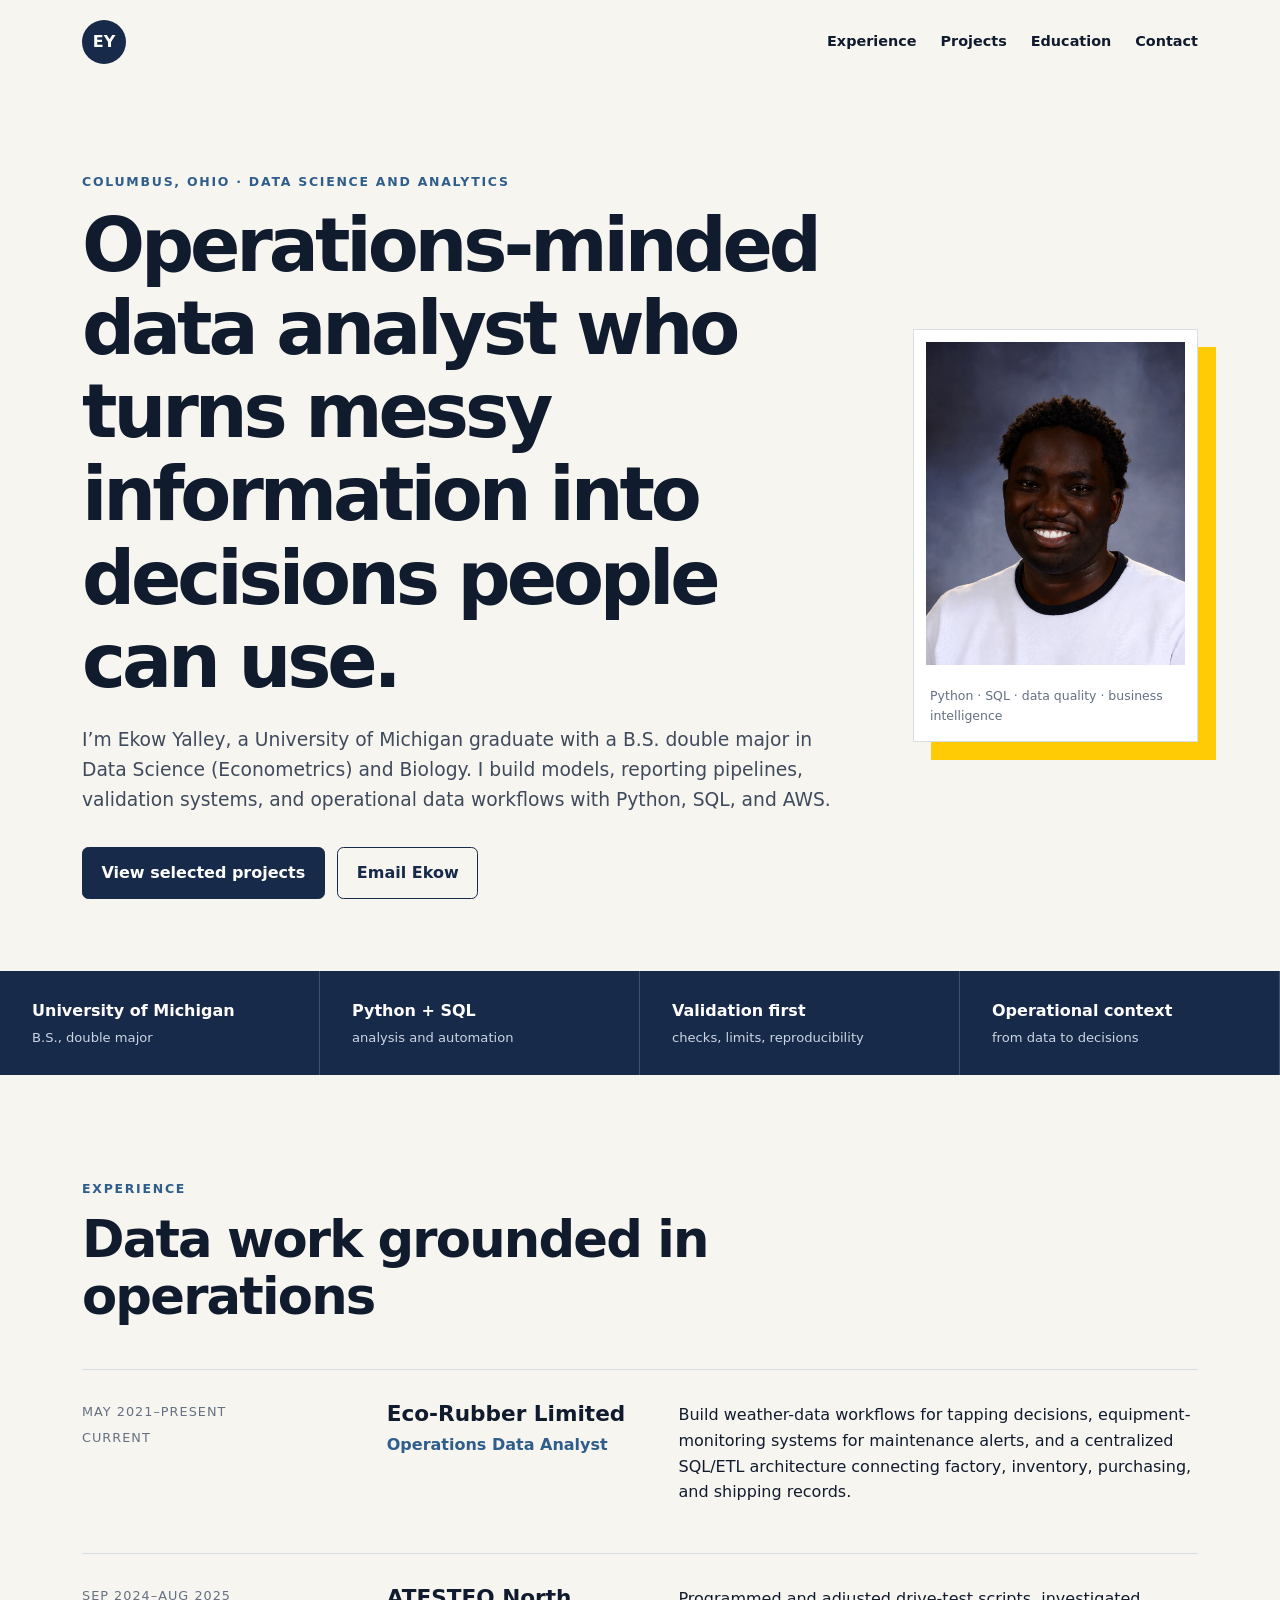
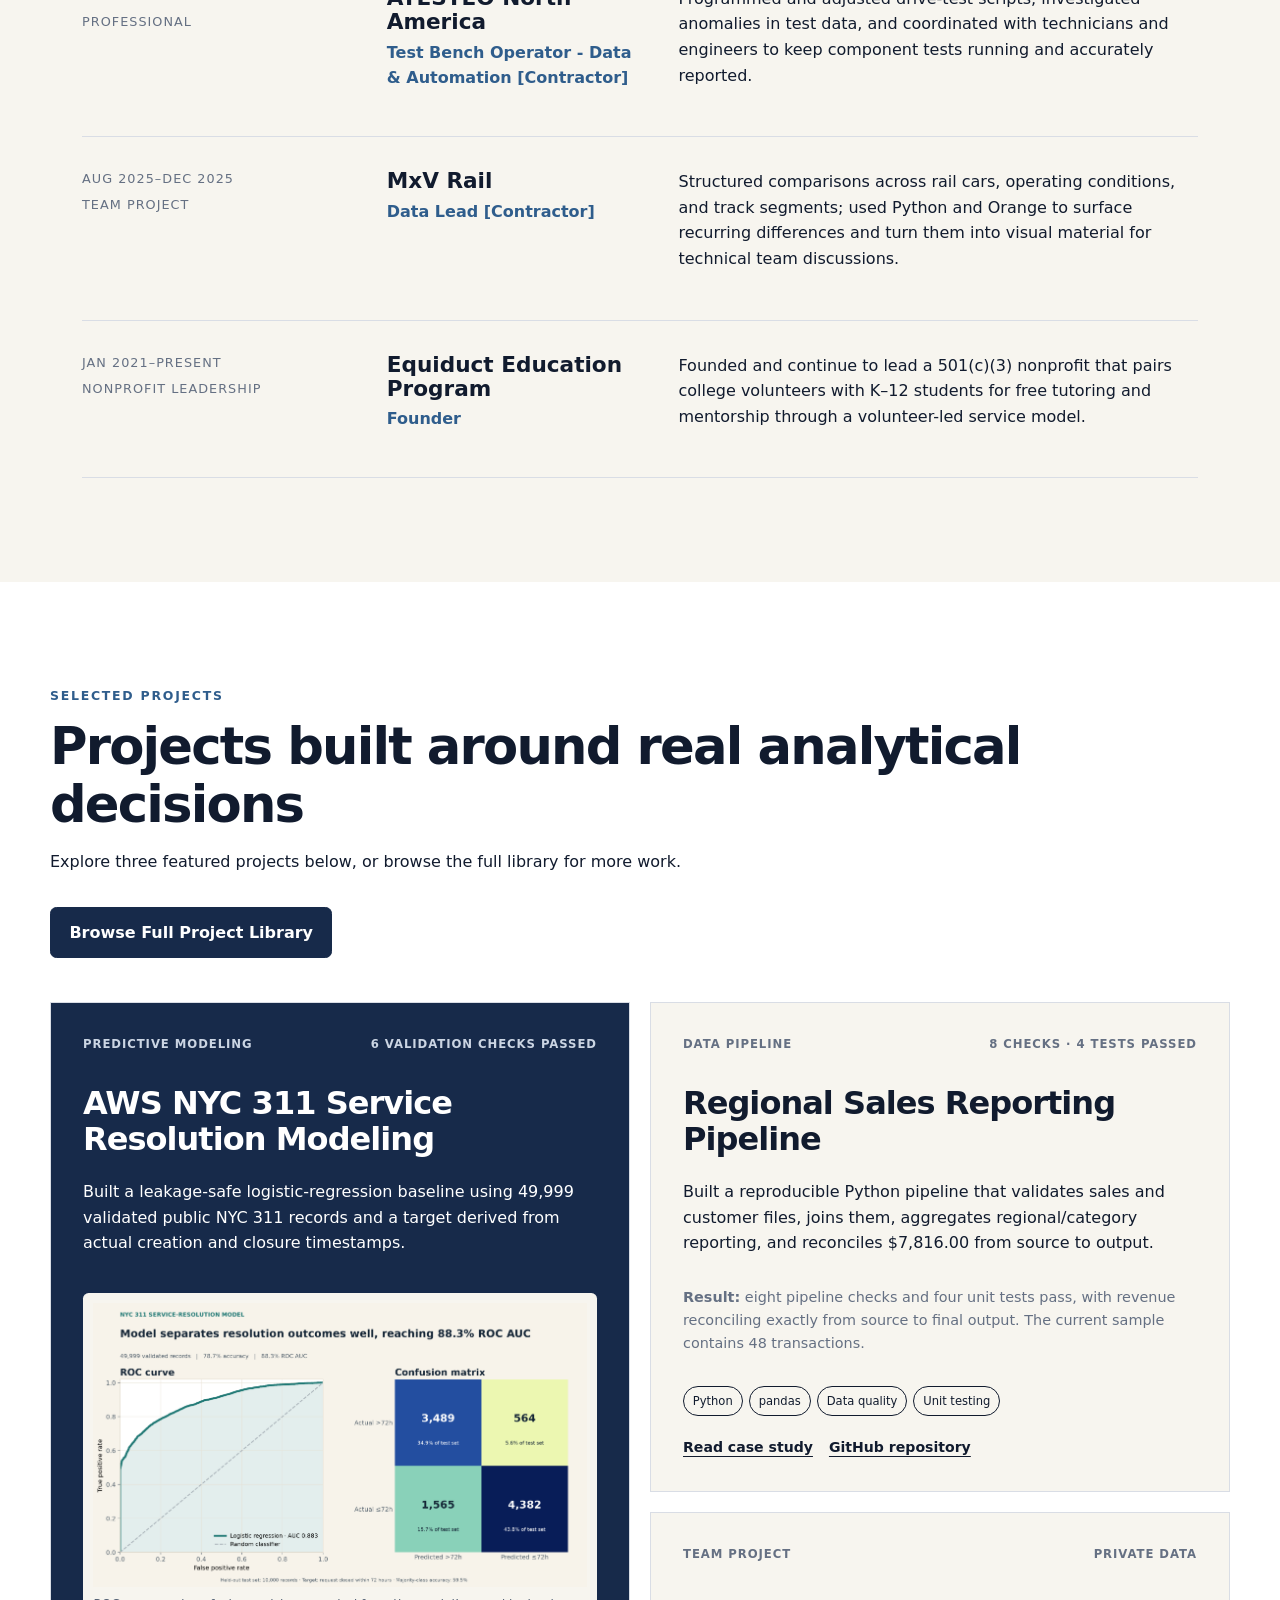
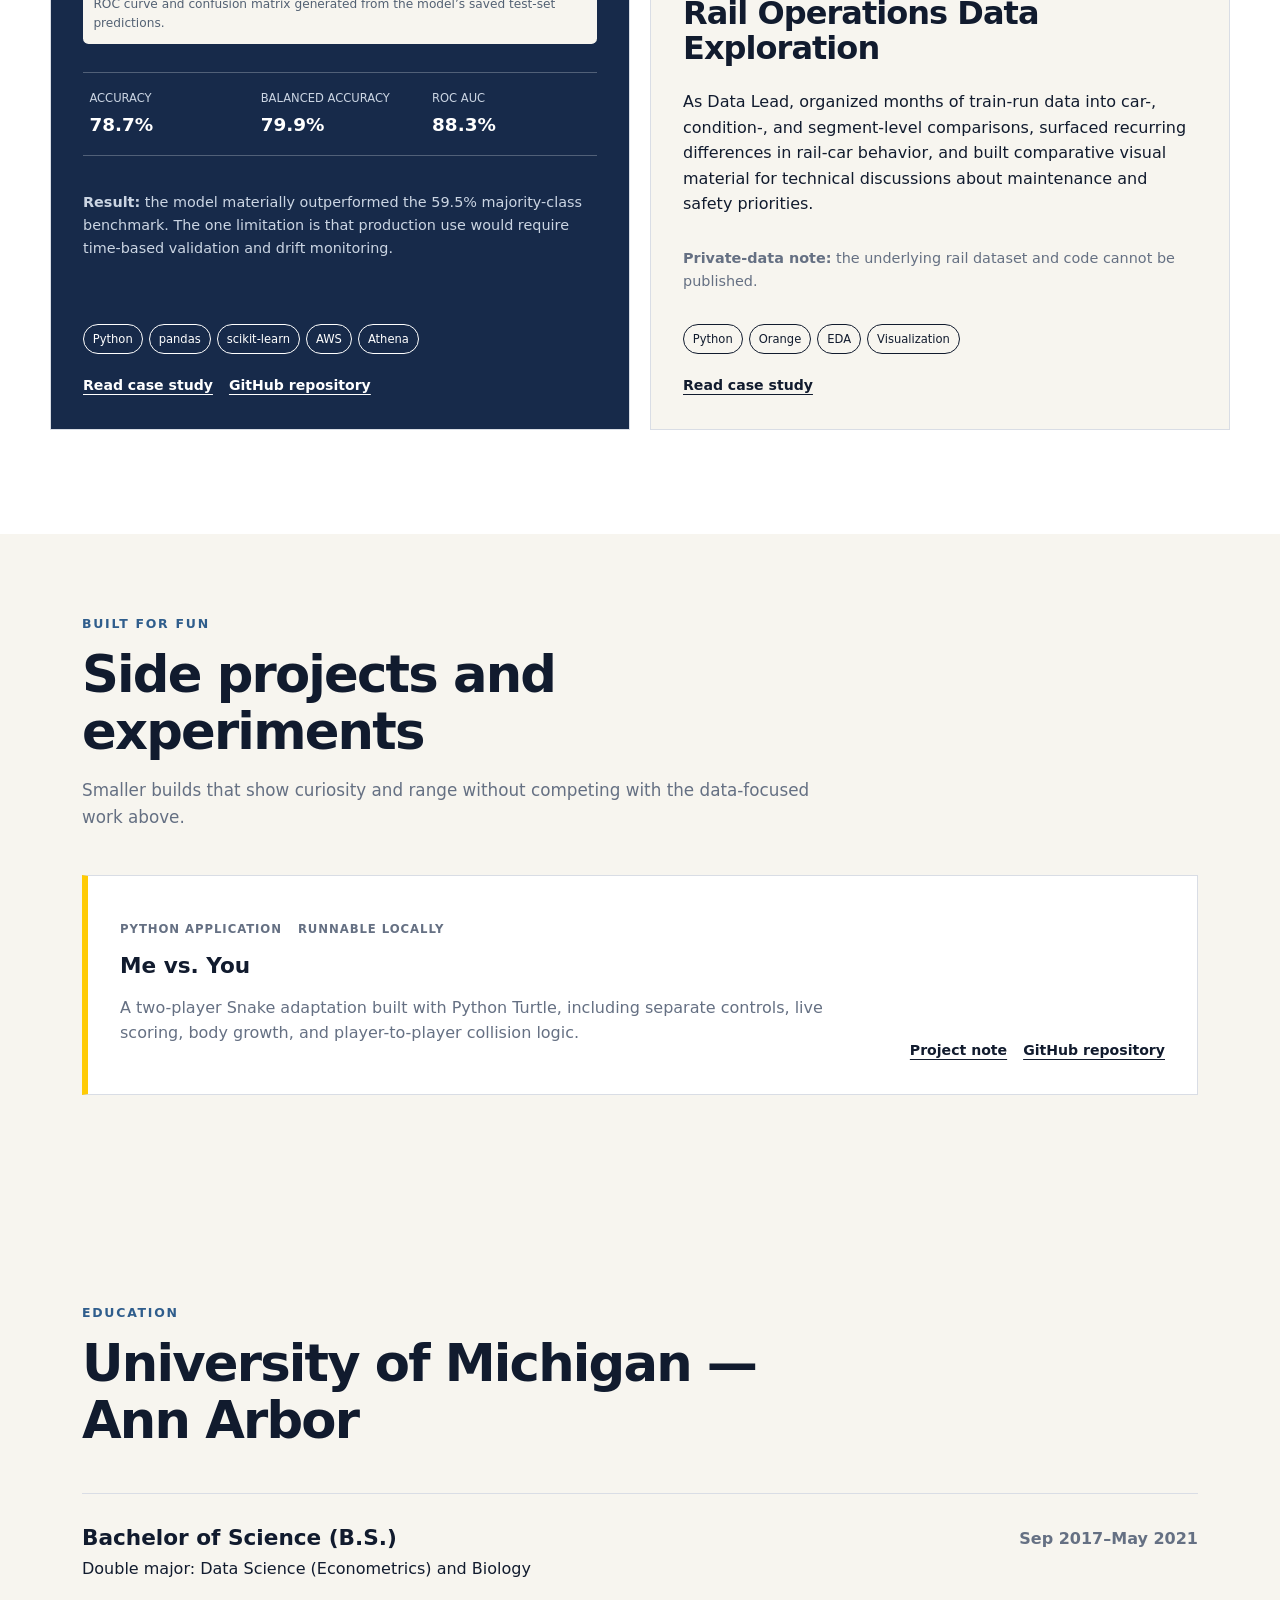
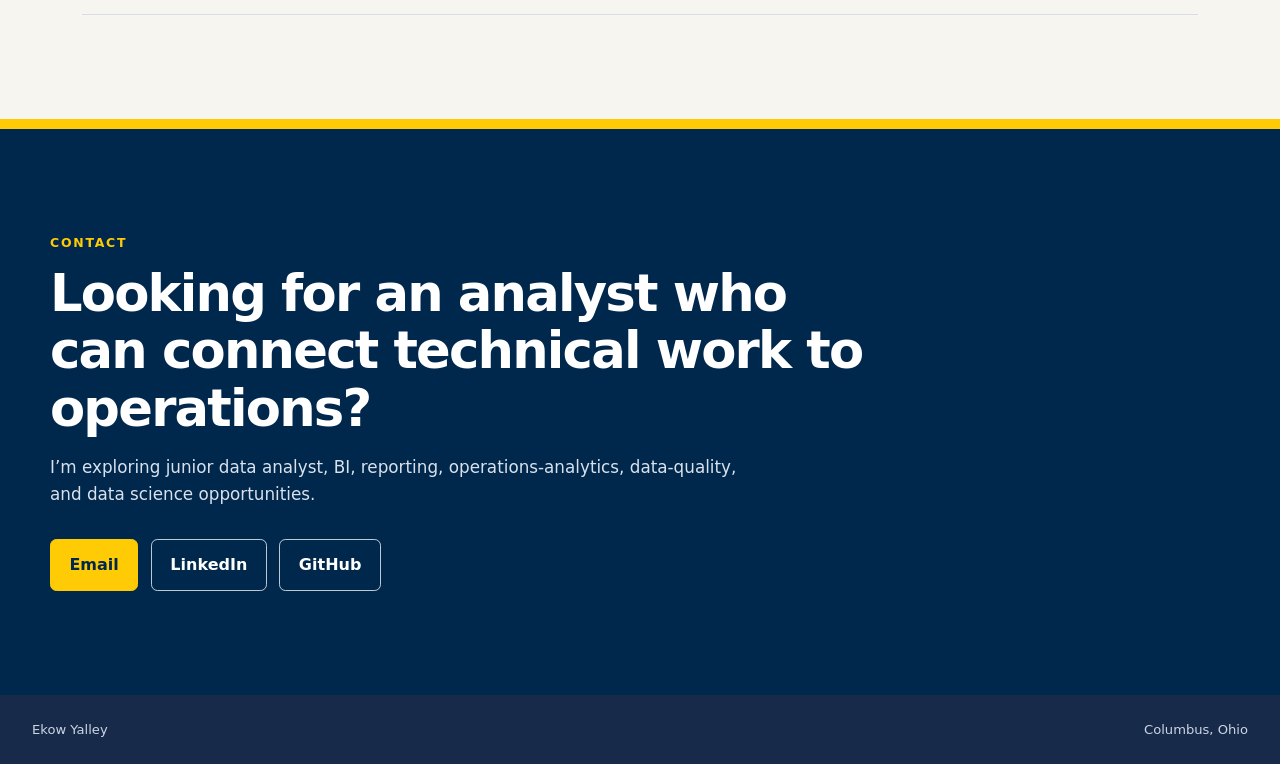
==== commit f1e148d1: "Fix project library entry and portfolio order" ====
--- a/index.html
+++ b/index.html
@@ -77,6 +77,7 @@
         <p class="eyebrow">Selected projects</p>
         <h2>Projects built around real analytical decisions</h2>
         <p>Explore three featured projects below, or browse the full library for more work.</p>
+        <div class="actions"><a class="button primary" href="https://ekowyalley.github.io/Professional-Portfolio/projects.html">Browse Full Project Library</a></div>
       </div>
       <div class="project-grid">
         <article class="project-card featured">
@@ -139,4 +140,3 @@
   <footer><span>Ekow Yalley</span><span>Columbus, Ohio</span></footer>
 </body>
 </html>
-      <div class="actions"><a class="button primary" href="https://ekowyalley.github.io/Professional-Portfolio/projects.html">Browse Project Library</a></div>
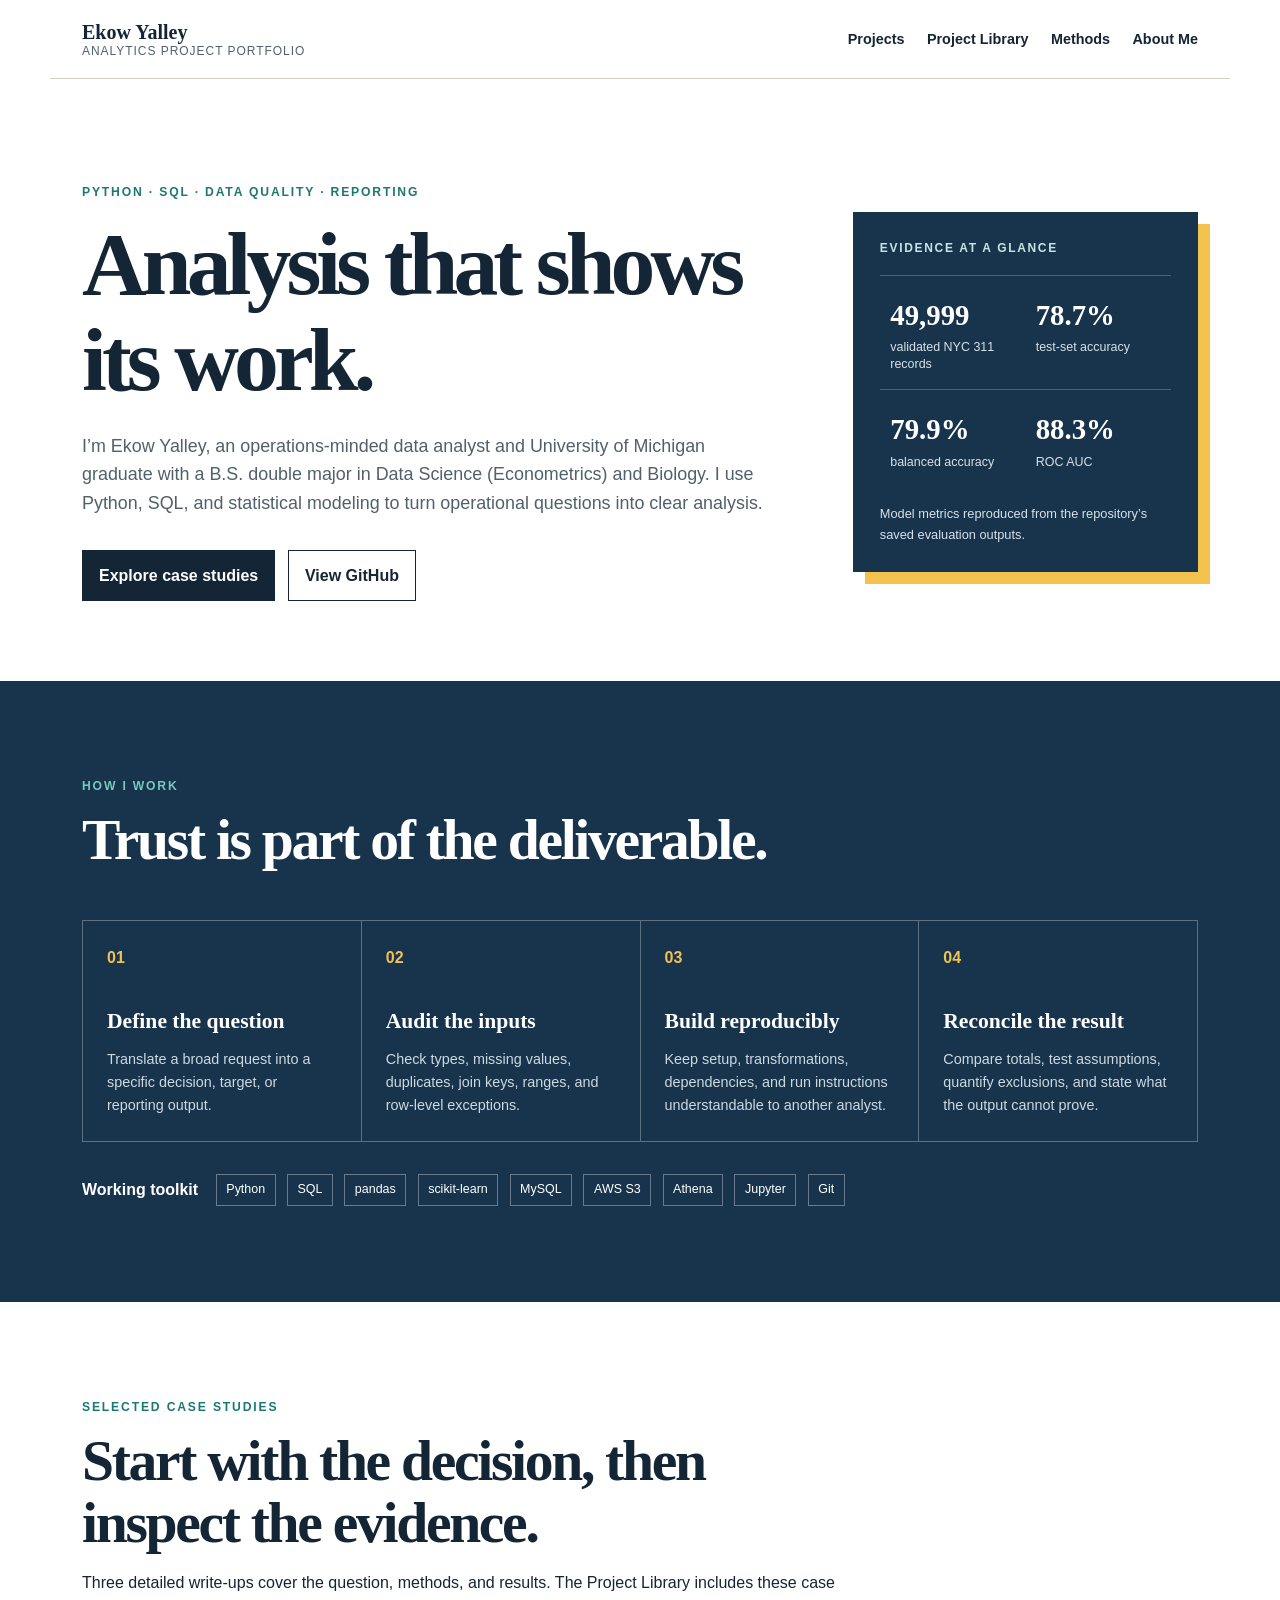
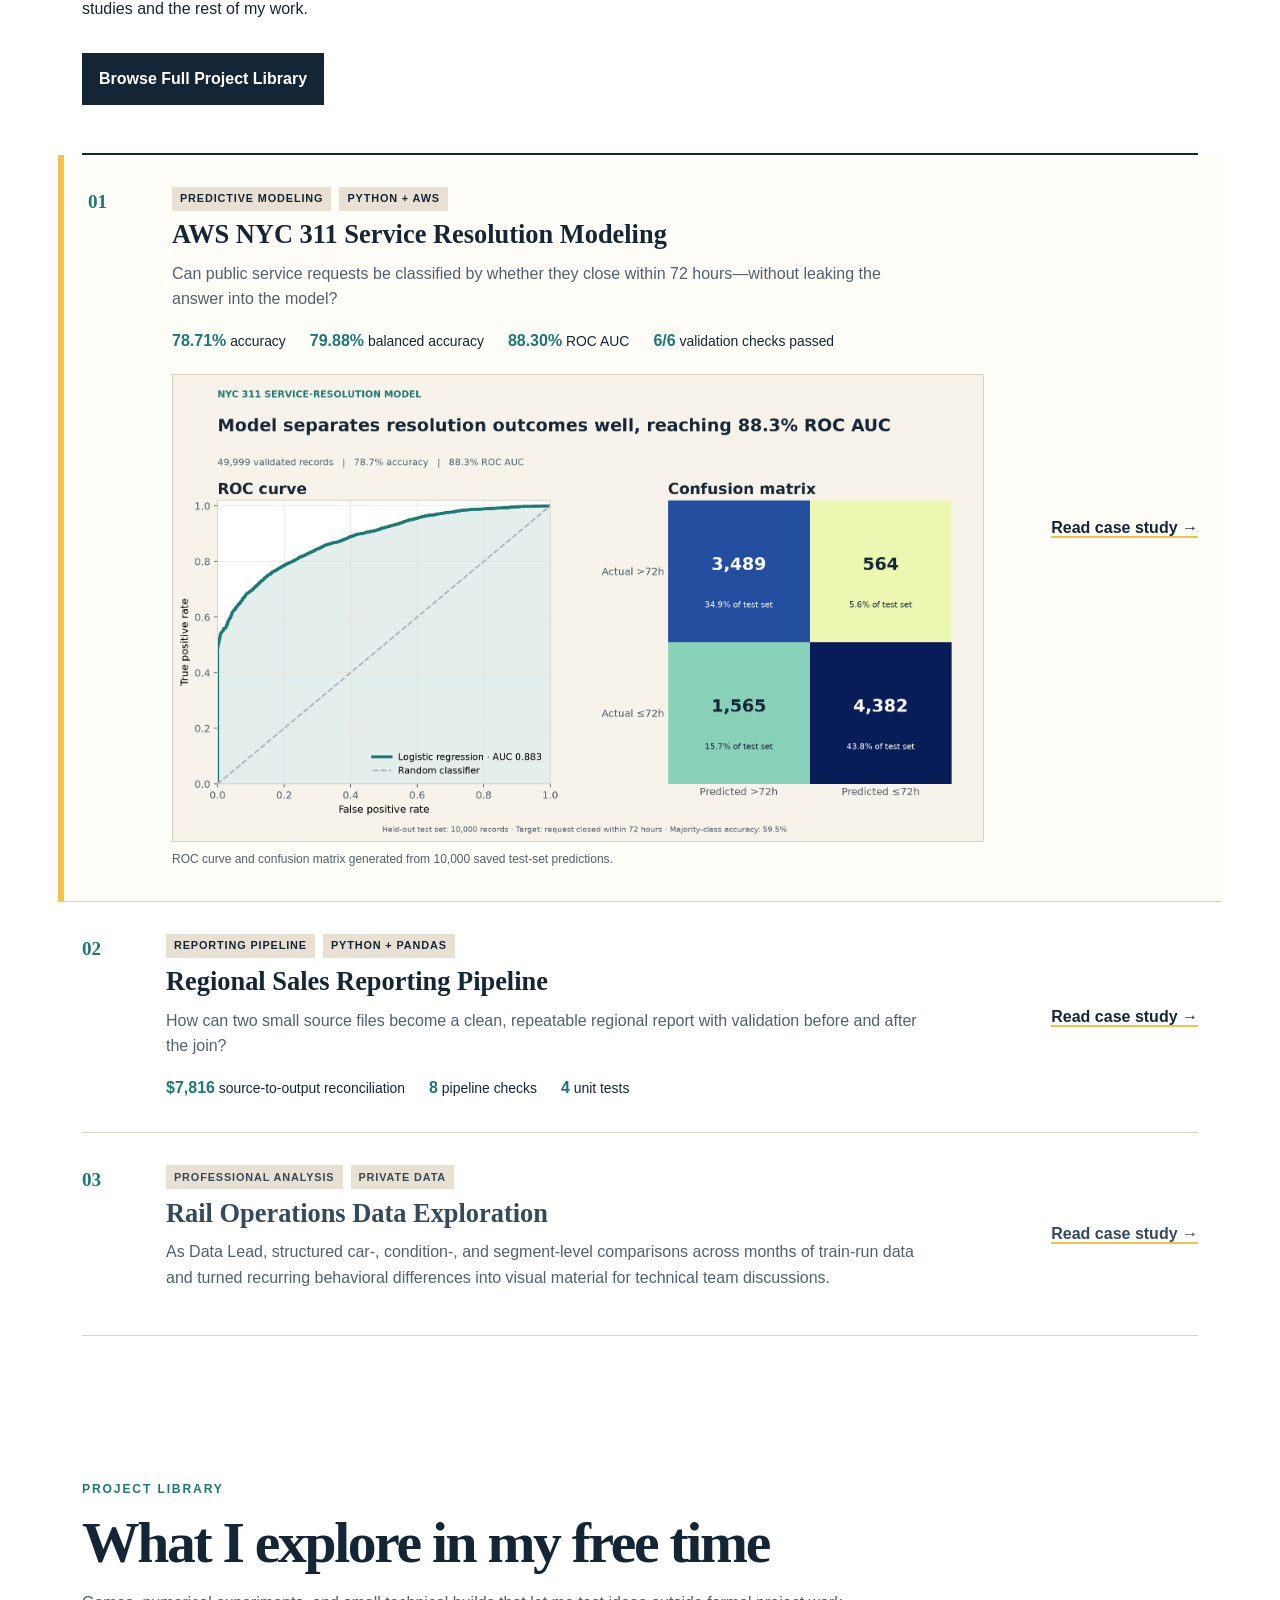
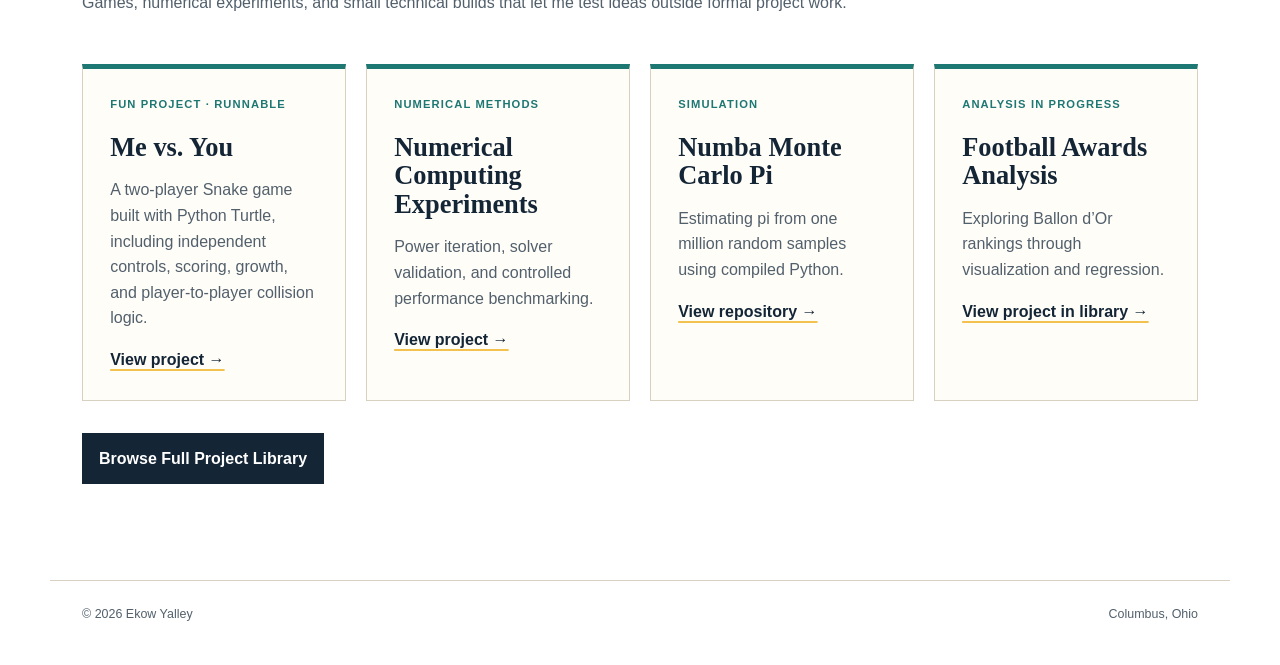
==== commit 0c4fb8e0: "Unify portfolio and About Me on the main domain" ====
--- a/index.html
+++ b/index.html
@@ -3,140 +3,124 @@
 <head>
   <meta charset="utf-8">
   <meta name="viewport" content="width=device-width, initial-scale=1">
-  <meta name="description" content="Ekow Yalley is a data analyst who builds practical models, reporting pipelines, and operational data systems with Python, SQL, and AWS.">
-  <title>Ekow Yalley | Data Analyst</title>
-  <link rel="stylesheet" href="styles.css">
+  <meta name="description" content="Ekow Yalley's analytics project portfolio: Python, SQL, data quality, validation, reporting, and reproducible analysis.">
+  <title>Ekow Yalley | Analytics Project Portfolio</title>
+  <link rel="stylesheet" href="portfolio.css">
 </head>
-<body>
+<body class="portfolio-home">
   <a class="skip-link" href="#main">Skip to content</a>
   <header class="site-header">
-    <a class="wordmark" href="#top" aria-label="Ekow Yalley home">EY</a>
-    <nav aria-label="Primary navigation">
-      <a href="#experience">Experience</a>
-      <a href="#projects">Projects</a>
-      <a href="#education">Education</a>
-      <a href="#contact">Contact</a>
-    </nav>
+    <a class="brand" href="index.html"><strong>Ekow Yalley</strong><span>Analytics Project Portfolio</span></a>
+    <nav aria-label="Primary navigation"><a href="index.html#projects">Projects</a><a href="projects.html">Project Library</a><a href="index.html#methods">Methods</a><a href="about.html">About Me</a></nav>
   </header>
 
   <main id="main">
-    <section class="hero" id="top">
-      <div class="hero-copy">
-        <p class="eyebrow">Columbus, Ohio · Data science and analytics</p>
-        <h1>Operations-minded data analyst who turns messy information into decisions people can use.</h1>
-        <p class="lede">I’m Ekow Yalley, a University of Michigan graduate with a B.S. double major in Data Science (Econometrics) and Biology. I build models, reporting pipelines, validation systems, and operational data workflows with Python, SQL, and AWS.</p>
+    <section class="portfolio-hero">
+      <div>
+        <p class="eyebrow">Python · SQL · data quality · reporting</p>
+        <h1>Analysis that shows its work.</h1>
+        <p class="lede">I’m Ekow Yalley, an operations-minded data analyst and University of Michigan graduate with a B.S. double major in Data Science (Econometrics) and Biology. I use Python, SQL, and statistical modeling to turn operational questions into clear analysis.</p>
         <div class="actions">
-          <a class="button primary" href="#projects">View selected projects</a>
-          <a class="button secondary" href="mailto:ekowny@gmail.com">Email Ekow</a>
+          <a class="button primary" href="#projects">Explore case studies</a>
+          <a class="button secondary" href="https://github.com/EkowYalley">View GitHub</a>
         </div>
       </div>
-      <figure class="portrait-card">
-        <img src="IMG_4656.PNG" alt="Portrait of Ekow Yalley">
-        <figcaption>Python · SQL · data quality · business intelligence</figcaption>
-      </figure>
+      <aside class="evidence-card" aria-label="Portfolio evidence summary">
+        <p class="card-label">Evidence at a glance</p>
+        <dl>
+          <div><dt>49,999</dt><dd>validated NYC 311 records</dd></div>
+          <div><dt>78.7%</dt><dd>test-set accuracy</dd></div>
+          <div><dt>79.9%</dt><dd>balanced accuracy</dd></div>
+          <div><dt>88.3%</dt><dd>ROC AUC</dd></div>
+        </dl>
+        <p>Model metrics reproduced from the repository’s saved evaluation outputs.</p>
+      </aside>
     </section>
 
-    <section class="proof-strip" aria-label="Core strengths">
-      <div><strong>University of Michigan</strong><span>B.S., double major</span></div>
-      <div><strong>Python + SQL</strong><span>analysis and automation</span></div>
-      <div><strong>Validation first</strong><span>checks, limits, reproducibility</span></div>
-      <div><strong>Operational context</strong><span>from data to decisions</span></div>
+    <section class="section methods" id="methods">
+      <div class="section-intro">
+        <p class="eyebrow">How I work</p>
+        <h2>Trust is part of the deliverable.</h2>
+      </div>
+      <div class="method-grid">
+        <article><span>01</span><h3>Define the question</h3><p>Translate a broad request into a specific decision, target, or reporting output.</p></article>
+        <article><span>02</span><h3>Audit the inputs</h3><p>Check types, missing values, duplicates, join keys, ranges, and row-level exceptions.</p></article>
+        <article><span>03</span><h3>Build reproducibly</h3><p>Keep setup, transformations, dependencies, and run instructions understandable to another analyst.</p></article>
+        <article><span>04</span><h3>Reconcile the result</h3><p>Compare totals, test assumptions, quantify exclusions, and state what the output cannot prove.</p></article>
+      </div>
+      <div class="tool-line"><strong>Working toolkit</strong><span>Python</span><span>SQL</span><span>pandas</span><span>scikit-learn</span><span>MySQL</span><span>AWS S3</span><span>Athena</span><span>Jupyter</span><span>Git</span></div>
     </section>
 
-    <section class="section" id="experience">
-      <div class="section-heading">
-        <p class="eyebrow">Experience</p>
-        <h2>Data work grounded in operations</h2>
+    <section class="section" id="projects">
+      <div class="section-intro" id="case-studies">
+        <p class="eyebrow">Selected case studies</p>
+        <h2>Start with the decision, then inspect the evidence.</h2>
+        <p>Three detailed write-ups cover the question, methods, and results. The Project Library includes these case studies and the rest of my work.</p>
+        <div class="actions"><a class="button primary" href="projects.html">Browse Full Project Library</a></div>
       </div>
-      <div class="timeline">
-        <article>
-          <div class="timeline-meta"><span>May 2021–Present</span><span>Current</span></div>
-          <div><h3>Eco-Rubber Limited</h3><p class="role">Operations Data Analyst</p></div>
-          <div><p>Build weather-data workflows for tapping decisions, equipment-monitoring systems for maintenance alerts, and a centralized SQL/ETL architecture connecting factory, inventory, purchasing, and shipping records.</p></div>
+
+      <div class="case-list">
+        <article class="case-row feature">
+          <div class="case-number">01</div>
+          <div class="case-main">
+            <div class="case-meta"><span>Predictive modeling</span><span>Python + AWS</span></div>
+            <h3>AWS NYC 311 Service Resolution Modeling</h3>
+            <p>Can public service requests be classified by whether they close within 72 hours—without leaking the answer into the model?</p>
+            <ul class="result-list">
+              <li><strong>78.71%</strong> accuracy</li>
+              <li><strong>79.88%</strong> balanced accuracy</li>
+              <li><strong>88.30%</strong> ROC AUC</li>
+              <li><strong>6/6</strong> validation checks passed</li>
+            </ul>
+            <figure class="case-visual"><img src="img/nyc311_model_diagnostics.png" alt="ROC curve and confusion matrix for the NYC 311 service-resolution model"><figcaption>ROC curve and confusion matrix generated from 10,000 saved test-set predictions.</figcaption></figure>
+          </div>
+          <div class="case-action"><a href="aws-nyc311.html">Read case study <span aria-hidden="true">→</span></a></div>
         </article>
-        <article>
-          <div class="timeline-meta"><span>Sep 2024–Aug 2025</span><span>Professional</span></div>
-          <div><h3>ATESTEO North America</h3><p class="role">Test Bench Operator - Data &amp; Automation [Contractor]</p></div>
-          <p>Programmed and adjusted drive-test scripts, investigated anomalies in test data, and coordinated with technicians and engineers to keep component tests running and accurately reported.</p>
+
+        <article class="case-row">
+          <div class="case-number">02</div>
+          <div class="case-main">
+            <div class="case-meta"><span>Reporting pipeline</span><span>Python + pandas</span></div>
+            <h3>Regional Sales Reporting Pipeline</h3>
+            <p>How can two small source files become a clean, repeatable regional report with validation before and after the join?</p>
+            <ul class="result-list">
+              <li><strong>$7,816</strong> source-to-output reconciliation</li>
+              <li><strong>8</strong> pipeline checks</li>
+              <li><strong>4</strong> unit tests</li>
+            </ul>
+          </div>
+          <div class="case-action"><a href="sales-pipeline.html">Read case study <span aria-hidden="true">→</span></a></div>
         </article>
-        <article>
-          <div class="timeline-meta"><span>Aug 2025–Dec 2025</span><span>Team project</span></div>
-          <div><h3>MxV Rail</h3><p class="role">Data Lead [Contractor]</p></div>
-          <p>Structured comparisons across rail cars, operating conditions, and track segments; used Python and Orange to surface recurring differences and turn them into visual material for technical team discussions.</p>
-        </article>
-        <article>
-          <div class="timeline-meta"><span>Jan 2021–Present</span><span>Nonprofit leadership</span></div>
-          <div><h3>Equiduct Education Program</h3><p class="role">Founder</p></div>
-          <p>Founded and continue to lead a 501(c)(3) nonprofit that pairs college volunteers with K–12 students for free tutoring and mentorship through a volunteer-led service model.</p>
+
+        <article class="case-row private">
+          <div class="case-number">03</div>
+          <div class="case-main">
+            <div class="case-meta"><span>Professional analysis</span><span>Private data</span></div>
+            <h3>Rail Operations Data Exploration</h3>
+            <p>As Data Lead, structured car-, condition-, and segment-level comparisons across months of train-run data and turned recurring behavioral differences into visual material for technical team discussions.</p>
+          </div>
+          <div class="case-action"><a href="rail-operations.html">Read case study <span aria-hidden="true">→</span></a></div>
         </article>
       </div>
     </section>
 
-    <section class="section projects" id="projects">
-      <div class="section-heading">
-        <p class="eyebrow">Selected projects</p>
-        <h2>Projects built around real analytical decisions</h2>
-        <p>Explore three featured projects below, or browse the full library for more work.</p>
-        <div class="actions"><a class="button primary" href="https://ekowyalley.github.io/Professional-Portfolio/projects.html">Browse Full Project Library</a></div>
+    <section class="section library-preview" id="project-library">
+      <div class="section-intro">
+        <p class="eyebrow">Project library</p>
+        <h2>What I explore in my free time</h2>
+        <p>Games, numerical experiments, and small technical builds that let me test ideas outside formal project work.</p>
       </div>
-      <div class="project-grid">
-        <article class="project-card featured">
-          <div class="project-kicker"><span>Predictive modeling</span><span>6 validation checks passed</span></div>
-          <h3>AWS NYC 311 Service Resolution Modeling</h3>
-          <p>Built a leakage-safe logistic-regression baseline using 49,999 validated public NYC 311 records and a target derived from actual creation and closure timestamps.</p>
-          <figure class="project-visual"><img src="nyc311_model_diagnostics.png" alt="ROC curve and confusion matrix for the NYC 311 service-resolution model"><figcaption>ROC curve and confusion matrix generated from the model’s saved test-set predictions.</figcaption></figure>
-          <dl class="metrics">
-            <div><dt>Accuracy</dt><dd>78.7%</dd></div>
-            <div><dt>Balanced accuracy</dt><dd>79.9%</dd></div>
-            <div><dt>ROC AUC</dt><dd>88.3%</dd></div>
-          </dl>
-          <p class="note"><strong>Result:</strong> the model materially outperformed the 59.5% majority-class benchmark. The one limitation is that production use would require time-based validation and drift monitoring.</p>
-          <div class="tags"><span>Python</span><span>pandas</span><span>scikit-learn</span><span>AWS</span><span>Athena</span></div>
-          <div class="card-actions"><a href="https://ekowyalley.github.io/Professional-Portfolio/aws-nyc311.html">Read case study</a><a href="https://github.com/EkowYalley/AWS-NYC311-Resolution-Modeling" target="_blank" rel="noopener">GitHub repository</a></div>
-        </article>
-
-        <article class="project-card">
-          <div class="project-kicker"><span>Data pipeline</span><span>8 checks · 4 tests passed</span></div>
-          <h3>Regional Sales Reporting Pipeline</h3>
-          <p>Built a reproducible Python pipeline that validates sales and customer files, joins them, aggregates regional/category reporting, and reconciles $7,816.00 from source to output.</p>
-          <p class="note"><strong>Result:</strong> eight pipeline checks and four unit tests pass, with revenue reconciling exactly from source to final output. The current sample contains 48 transactions.</p>
-          <div class="tags"><span>Python</span><span>pandas</span><span>Data quality</span><span>Unit testing</span></div>
-          <div class="card-actions"><a href="https://ekowyalley.github.io/Professional-Portfolio/sales-pipeline.html">Read case study</a><a href="https://github.com/EkowYalley/Regional-Sales-Reporting-Pipeline" target="_blank" rel="noopener">GitHub repository</a></div>
-        </article>
-
-        <article class="project-card">
-          <div class="project-kicker"><span>Team project</span><span>Private data</span></div>
-          <h3>Rail Operations Data Exploration</h3>
-          <p>As Data Lead, organized months of train-run data into car-, condition-, and segment-level comparisons, surfaced recurring differences in rail-car behavior, and built comparative visual material for technical discussions about maintenance and safety priorities.</p>
-          <p class="note"><strong>Private-data note:</strong> the underlying rail dataset and code cannot be published.</p>
-          <div class="tags"><span>Python</span><span>Orange</span><span>EDA</span><span>Visualization</span></div>
-          <div class="card-actions"><a href="https://ekowyalley.github.io/Professional-Portfolio/rail-operations.html">Read case study</a></div>
-        </article>
-
+      <div class="library-grid">
+        <article><p class="status">Fun project · runnable</p><h3>Me vs. You</h3><p>A two-player Snake game built with Python Turtle, including independent controls, scoring, growth, and player-to-player collision logic.</p><a href="me-vs-you.html">View project →</a></article>
+        <article><p class="status">Numerical methods</p><h3>Numerical Computing Experiments</h3><p>Power iteration, solver validation, and controlled performance benchmarking.</p><a href="numerical-computing.html">View project →</a></article>
+        <article><p class="status">Simulation</p><h3>Numba Monte Carlo Pi</h3><p>Estimating pi from one million random samples using compiled Python.</p><a href="https://github.com/EkowYalley/Project_Numba">View repository →</a></article>
+        <article><p class="status">Analysis in progress</p><h3>Football Awards Analysis</h3><p>Exploring Ballon d’Or rankings through visualization and regression.</p><a href="projects.html#in-flight">View project in library →</a></article>
       </div>
+      <div class="actions"><a class="button primary" href="projects.html">Browse Full Project Library</a></div>
     </section>
 
-    <section class="section fun-projects" id="fun-projects">
-      <div class="section-heading"><p class="eyebrow">Built for fun</p><h2>Side projects and experiments</h2><p>Smaller builds that show curiosity and range without competing with the data-focused work above.</p></div>
-      <article class="fun-card"><div><p class="project-kicker"><span>Python application</span><span>Runnable locally</span></p><h3>Me vs. You</h3><p>A two-player Snake adaptation built with Python Turtle, including separate controls, live scoring, body growth, and player-to-player collision logic.</p></div><div class="card-actions"><a href="https://ekowyalley.github.io/Professional-Portfolio/me-vs-you.html">Project note</a><a href="https://github.com/EkowYalley/Me-vs-You" target="_blank" rel="noopener">GitHub repository</a></div></article>
-    </section>
-
-    <section class="section education" id="education">
-      <div class="section-heading"><p class="eyebrow">Education</p><h2>University of Michigan — Ann Arbor</h2></div>
-      <div class="education-card">
-        <div><h3>Bachelor of Science (B.S.)</h3><p>Double major: Data Science (Econometrics) and Biology</p></div>
-        <div class="education-meta"><span>Sep 2017–May 2021</span></div>
-      </div>
-    </section>
-
-    <section class="contact" id="contact">
-      <p class="eyebrow">Contact</p>
-      <h2>Looking for an analyst who can connect technical work to operations?</h2>
-      <p>I’m exploring junior data analyst, BI, reporting, operations-analytics, data-quality, and data science opportunities.</p>
-      <div class="actions"><a class="button primary" href="mailto:ekowny@gmail.com">Email</a><a class="button secondary light" href="https://www.linkedin.com/in/ekow-yalley-29869a260/" target="_blank" rel="noopener">LinkedIn</a><a class="button secondary light" href="https://github.com/EkowYalley" target="_blank" rel="noopener">GitHub</a></div>
-    </section>
   </main>
 
-  <footer><span>Ekow Yalley</span><span>Columbus, Ohio</span></footer>
+  <footer><span>© 2026 Ekow Yalley</span><span>Columbus, Ohio</span></footer>
 </body>
 </html>
--- a/portfolio.css
+++ b/portfolio.css
@@ -0,0 +1,165 @@
+:root {
+  --ink: #142536;
+  --muted: #52606c;
+  --paper: #f7f3ea;
+  --white: #fffdf8;
+  --line: #d8d0c0;
+  --maize: #f2c14e;
+  --teal: #1d7773;
+  --navy: #18344d;
+  --shadow: 0 18px 48px rgba(20, 37, 54, .10);
+  --max: 1180px;
+}
+* { box-sizing: border-box; }
+html { scroll-behavior: smooth; }
+body { margin: 0; color: var(--ink); background: var(--paper); font-family: Arial, Helvetica, sans-serif; line-height: 1.6; }
+a { color: inherit; }
+.skip-link { position: fixed; left: 1rem; top: -5rem; z-index: 100; padding: .7rem 1rem; background: var(--ink); color: white; }
+.skip-link:focus { top: 1rem; }
+.site-header { max-width: var(--max); margin: 0 auto; padding: 1.25rem 2rem; display: flex; justify-content: space-between; align-items: center; gap: 2rem; border-bottom: 1px solid var(--line); }
+.brand { display: flex; flex-direction: column; text-decoration: none; line-height: 1.2; }
+.brand strong { font-family: Georgia, 'Times New Roman', serif; font-size: 1.25rem; }
+.brand span { color: var(--muted); font-size: .75rem; letter-spacing: .08em; text-transform: uppercase; }
+nav { display: flex; align-items: center; gap: 1.4rem; }
+nav a { font-size: .9rem; font-weight: 700; text-decoration: none; }
+nav a:hover, nav a:focus { text-decoration: underline; text-underline-offset: .25rem; }
+.nav-cta { border: 1px solid var(--ink); padding: .45rem .8rem; }
+main { overflow: hidden; }
+.portfolio-hero { position: relative; max-width: var(--max); margin: 0 auto; padding: 6.5rem 2rem 5rem; display: grid; grid-template-columns: minmax(0, 1.5fr) minmax(300px, .75fr); gap: 5rem; align-items: center; }
+.portfolio-hero::before { content: ''; position: absolute; inset: 0 -50vw; z-index: -1; background-image: linear-gradient(rgba(24,52,77,.045) 1px, transparent 1px), linear-gradient(90deg, rgba(24,52,77,.045) 1px, transparent 1px); background-size: 32px 32px; mask-image: linear-gradient(to bottom, black, transparent); }
+.eyebrow { margin: 0 0 .8rem; color: var(--teal); font-size: .76rem; font-weight: 800; letter-spacing: .15em; text-transform: uppercase; }
+h1, h2, h3 { font-family: Georgia, 'Times New Roman', serif; line-height: 1.08; }
+h1 { max-width: 820px; margin: 0 0 1.4rem; font-size: clamp(3.4rem, 7vw, 6.4rem); letter-spacing: -.055em; }
+h2 { margin: 0; font-size: clamp(2.3rem, 4.5vw, 4rem); letter-spacing: -.04em; }
+h3 { margin: 0; font-size: 1.65rem; }
+.lede { max-width: 760px; margin: 0; color: var(--muted); font-size: 1.12rem; }
+.actions { display: flex; flex-wrap: wrap; gap: .8rem; margin-top: 2rem; }
+.button { display: inline-flex; align-items: center; justify-content: center; padding: .75rem 1rem; border: 1px solid var(--ink); font-weight: 800; text-decoration: none; }
+.button.primary { background: var(--ink); color: white; }
+.button.secondary { background: transparent; }
+.button:hover, .button:focus { transform: translateY(-2px); box-shadow: 0 6px 0 var(--maize); }
+.evidence-card { padding: 1.7rem; background: var(--navy); color: white; box-shadow: 12px 12px 0 var(--maize); }
+.card-label { margin: 0 0 1rem; color: #c8e4e1; font-size: .75rem; font-weight: 800; letter-spacing: .14em; text-transform: uppercase; }
+.evidence-card dl { margin: 0; display: grid; grid-template-columns: 1fr 1fr; }
+.evidence-card dl div { padding: 1rem .65rem; border-top: 1px solid rgba(255,255,255,.22); }
+.evidence-card dt { font-family: Georgia, 'Times New Roman', serif; font-size: 1.8rem; font-weight: 700; }
+.evidence-card dd { margin: .1rem 0 0; color: #d7e1e7; font-size: .78rem; line-height: 1.35; }
+.evidence-card > p:last-child { margin: 1.1rem 0 0; color: #d7e1e7; font-size: .8rem; }
+.section { max-width: var(--max); margin: 0 auto; padding: 6rem 2rem; }
+.section-intro { max-width: 780px; margin-bottom: 3rem; }
+.section-intro > p:last-child { color: var(--muted); }
+.case-list { border-top: 2px solid var(--ink); }
+.case-row { display: grid; grid-template-columns: 60px minmax(0,1fr) 190px; gap: 1.5rem; align-items: start; padding: 2rem 0; border-bottom: 1px solid var(--line); }
+.case-row.feature { background: var(--white); margin: 0 -1.5rem; padding: 2rem 1.5rem; border-left: 6px solid var(--maize); }
+.case-row.private { color: #34495b; }
+.case-number { color: var(--teal); font-family: Georgia, 'Times New Roman', serif; font-size: 1.2rem; font-weight: 700; }
+.case-meta { display: flex; flex-wrap: wrap; gap: .5rem; margin-bottom: .6rem; }
+.case-meta span { padding: .2rem .5rem; background: #e8e1d3; font-size: .68rem; font-weight: 800; letter-spacing: .08em; text-transform: uppercase; }
+.case-main > p { max-width: 760px; margin: .75rem 0; color: var(--muted); }
+.result-list { display: flex; flex-wrap: wrap; gap: .9rem 1.5rem; margin: 1rem 0 0; padding: 0; list-style: none; font-size: .87rem; }
+.result-list strong { color: var(--teal); font-size: 1rem; }
+.case-visual { margin: 1.3rem 0 0; }
+.case-visual img { display: block; width: 100%; height: auto; border: 1px solid var(--line); }
+.case-visual figcaption { margin-top: .45rem; color: var(--muted); font-size: .75rem; }
+.case-action { align-self: center; text-align: right; }
+.case-action a { font-weight: 800; text-decoration: none; border-bottom: 2px solid var(--maize); }
+.case-action a:hover, .case-action a:focus { color: var(--teal); }
+.library-preview { padding-top: 3rem; }
+.library-grid { display: grid; grid-template-columns: 1fr 1fr; gap: 1.25rem; }
+.library-grid article { padding: 1.7rem; background: var(--white); border: 1px solid var(--line); border-top: 5px solid var(--teal); }
+.library-grid .status { margin: 0 0 1.2rem; color: var(--teal); font-size: .7rem; font-weight: 800; letter-spacing: .1em; text-transform: uppercase; }
+.library-grid article > p:not(.status) { color: var(--muted); }
+.library-grid a, .library-link a { font-weight: 800; text-decoration-color: var(--maize); text-decoration-thickness: 2px; text-underline-offset: .25rem; }
+.library-link { margin-top: 1.4rem; text-align: right; }
+.methods { max-width: none; background: var(--navy); color: white; padding-left: max(2rem, calc((100vw - var(--max)) / 2 + 2rem)); padding-right: max(2rem, calc((100vw - var(--max)) / 2 + 2rem)); }
+.methods .eyebrow { color: #78c8c1; }
+.method-grid { margin-top: 3rem; display: grid; grid-template-columns: repeat(4,1fr); border-top: 1px solid rgba(255,255,255,.3); border-left: 1px solid rgba(255,255,255,.3); }
+.method-grid article { padding: 1.5rem; border-right: 1px solid rgba(255,255,255,.3); border-bottom: 1px solid rgba(255,255,255,.3); }
+.method-grid article > span { color: var(--maize); font-weight: 800; }
+.method-grid h3 { margin-top: 2.5rem; font-size: 1.35rem; }
+.method-grid p { margin-bottom: 0; color: #cdd9e0; font-size: .9rem; }
+.tool-line { display: flex; flex-wrap: wrap; gap: .7rem; margin-top: 2rem; align-items: center; }
+.tool-line strong { margin-right: .4rem; }
+.tool-line span { padding: .3rem .6rem; border: 1px solid rgba(255,255,255,.35); font-size: .78rem; }
+.closing { max-width: 900px; margin: 0 auto; padding: 7rem 2rem; text-align: left; }
+.closing p:not(.eyebrow) { max-width: 760px; margin: .9rem 0 0; color: var(--muted); font-size: 1rem; line-height: 1.6; }
+.closing .actions { justify-content: flex-start; }
+footer { max-width: var(--max); margin: 0 auto; padding: 1.5rem 2rem 2.5rem; display: flex; justify-content: space-between; gap: 1rem; border-top: 1px solid var(--line); color: var(--muted); font-size: .78rem; }
+.study-hero { max-width: var(--max); margin: 0 auto; padding: 5rem 2rem 3.5rem; }
+.study-hero h1 { max-width: 950px; font-size: clamp(3rem, 6vw, 5.6rem); }
+.study-hero .lede { max-width: 820px; }
+.breadcrumb { margin-bottom: 2rem; font-size: .82rem; font-weight: 700; }
+.breadcrumb a { text-underline-offset: .2rem; }
+.study-layout { max-width: var(--max); margin: 0 auto; padding: 0 2rem 6rem; display: grid; grid-template-columns: minmax(0,1.6fr) minmax(250px,.65fr); gap: 5rem; }
+.study-body section { padding: 2.2rem 0; border-top: 1px solid var(--line); }
+.study-body h2 { font-size: 2rem; }
+.study-body h3 { margin-top: 1.4rem; font-size: 1.2rem; }
+.study-body p, .study-body li { color: var(--muted); }
+.study-body ul, .study-body ol { padding-left: 1.2rem; }
+.study-body code { padding: .1rem .3rem; background: #e8e1d3; color: var(--ink); }
+.metric-table { width: 100%; margin-top: 1.3rem; border-collapse: collapse; }
+.metric-table th, .metric-table td { padding: .7rem .5rem; border-bottom: 1px solid var(--line); text-align: left; }
+.metric-table th { color: var(--muted); font-size: .74rem; letter-spacing: .08em; text-transform: uppercase; }
+.metric-table td:last-child { font-weight: 800; }
+.diagnostic-visual { margin: 1.5rem 0; }
+.diagnostic-visual img { display: block; width: 100%; height: auto; border: 1px solid var(--line); }
+.diagnostic-visual figcaption { margin-top: .55rem; color: var(--muted); font-size: .78rem; }
+.diagnostic-pair { display: grid; grid-template-columns: 1fr 1fr; gap: 1rem; align-items: start; }
+.study-aside { align-self: start; position: sticky; top: 1.5rem; padding: 1.4rem; background: var(--white); border-top: 5px solid var(--maize); box-shadow: var(--shadow); }
+.study-aside h2 { font-size: 1.25rem; }
+.study-aside dl { margin: 1rem 0; }
+.study-aside dt { margin-top: .9rem; color: var(--muted); font-size: .7rem; font-weight: 800; letter-spacing: .08em; text-transform: uppercase; }
+.study-aside dd { margin: .15rem 0; }
+.study-aside .button { width: 100%; margin-top: .5rem; }
+.callout { margin: 1.5rem 0; padding: 1.1rem 1.2rem; background: #e5f0ee; border-left: 5px solid var(--teal); }
+.callout strong { color: var(--ink); }
+.next-study { display: flex; justify-content: space-between; gap: 1rem; padding-top: 2rem; border-top: 2px solid var(--ink); }
+.library-hero { padding-bottom: 2rem; }
+.catalog-section { padding-top: 3.5rem; padding-bottom: 3.5rem; }
+.catalog-section.compact-top { padding-top: 1rem; }
+.catalog-heading { display: grid; grid-template-columns: 1.2fr .8fr; gap: 3rem; align-items: end; margin-bottom: 2rem; }
+.catalog-heading h2 { font-size: clamp(2rem, 4vw, 3.2rem); }
+.catalog-heading > p { margin: 0; color: var(--muted); }
+.catalog-grid { display: grid; grid-template-columns: repeat(2, minmax(0,1fr)); gap: 1rem; }
+.catalog-grid article { display: flex; flex-direction: column; padding: 1.5rem; min-height: 260px; background: var(--white); border: 1px solid var(--line); }
+.catalog-grid h3 { margin-top: 1.1rem; }
+.catalog-grid article > p { color: var(--muted); }
+.catalog-status { align-self: flex-start; padding: .25rem .5rem; font-size: .66rem; font-weight: 800; letter-spacing: .09em; text-transform: uppercase; }
+.catalog-status.ready { background: #d9eee9; color: #155b57; }
+.catalog-status.context { background: #dce6ef; color: #244d70; }
+.catalog-status.supporting { background: #f7e6aa; color: #654d00; }
+.catalog-status.archive { background: #ece7dc; color: #665e52; }
+.catalog-links { display: flex; flex-wrap: wrap; gap: 1rem; margin-top: auto; padding-top: 1rem; }
+.catalog-links a { font-weight: 800; text-decoration-color: var(--maize); text-decoration-thickness: 2px; text-underline-offset: .25rem; }
+.archive-grid article { min-height: 230px; }
+.catalog-note { margin-top: 1.2rem; padding: 1rem 1.2rem; border-left: 5px solid var(--line); color: var(--muted); background: rgba(255,255,255,.45); }
+@media (max-width: 850px) {
+  .site-header { align-items: flex-start; }
+  nav { flex-wrap: wrap; justify-content: flex-end; gap: .7rem 1rem; }
+  .portfolio-hero, .study-layout { grid-template-columns: 1fr; gap: 2.5rem; }
+  .diagnostic-pair { grid-template-columns: 1fr; }
+  .catalog-heading { grid-template-columns: 1fr; gap: 1rem; }
+  .portfolio-hero { padding-top: 4rem; }
+  .case-row { grid-template-columns: 44px 1fr; }
+  .case-action { grid-column: 2; text-align: left; }
+  .method-grid { grid-template-columns: 1fr 1fr; }
+  .study-aside { position: static; }
+}
+@media (max-width: 560px) {
+  .site-header { padding: 1rem; flex-direction: column; }
+  nav { justify-content: flex-start; }
+
+  .portfolio-hero, .section, .study-hero, .study-layout, .closing { padding-left: 1rem; padding-right: 1rem; }
+  h1 { font-size: 3.15rem; }
+  .evidence-card dl, .method-grid { grid-template-columns: 1fr; }
+  .library-grid { grid-template-columns: 1fr; }
+  .catalog-grid { grid-template-columns: 1fr; }
+  .case-row, .case-row.feature { grid-template-columns: 1fr; margin-left: 0; margin-right: 0; }
+  .case-action { grid-column: 1; }
+  .result-list { display: grid; }
+  footer, .next-study { flex-direction: column; }
+}
+
+.portfolio-home { background: #fff; }
+.portfolio-home .portfolio-hero::before { content: none; }
+.portfolio-home .library-grid { grid-template-columns: repeat(auto-fit, minmax(min(100%, 250px), 1fr)); }
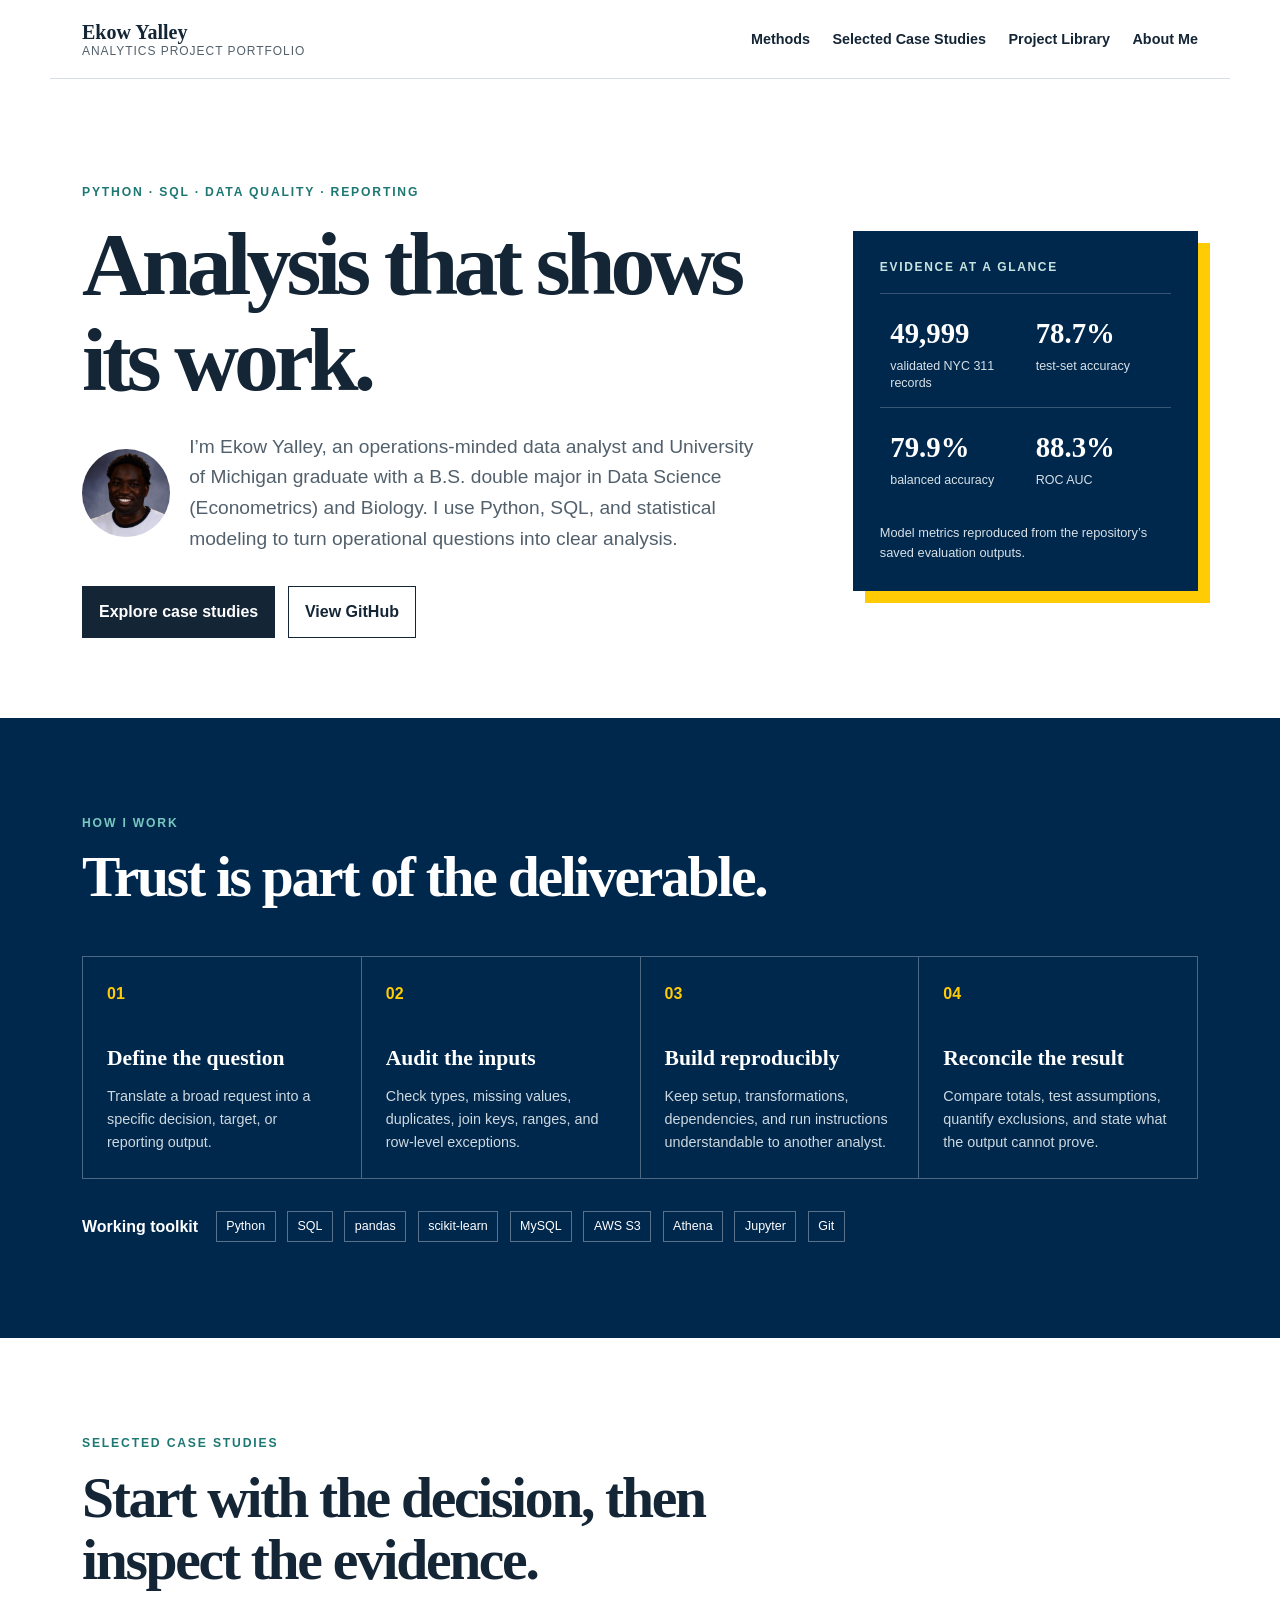
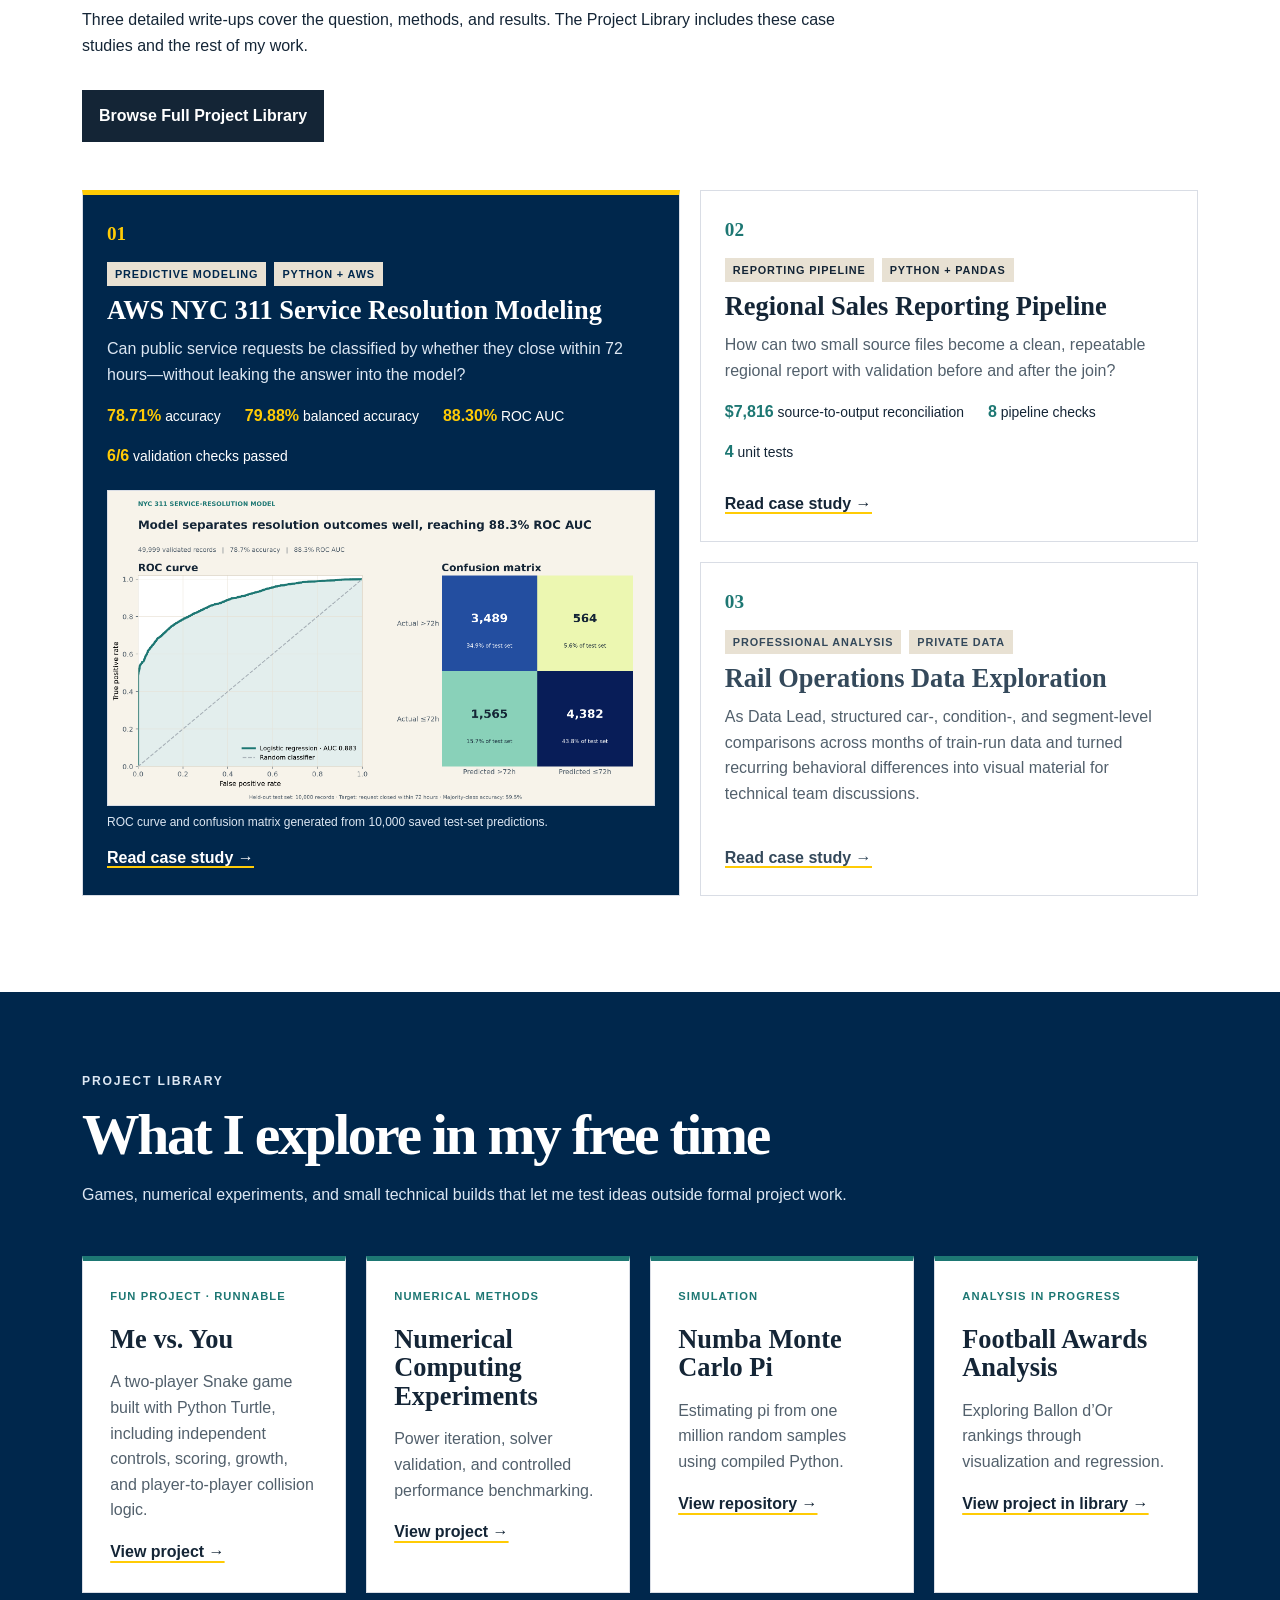
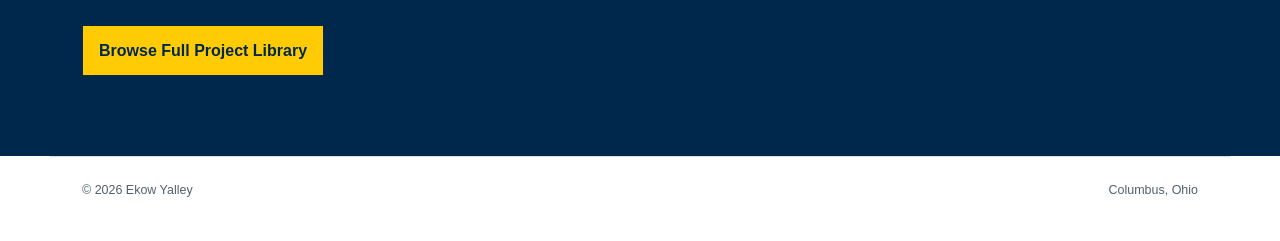
==== commit 2afb4cf1: "Align portfolio design and navigation across pages" ====
--- a/index.html
+++ b/index.html
@@ -11,7 +11,7 @@
   <a class="skip-link" href="#main">Skip to content</a>
   <header class="site-header">
     <a class="brand" href="index.html"><strong>Ekow Yalley</strong><span>Analytics Project Portfolio</span></a>
-    <nav aria-label="Primary navigation"><a href="index.html#projects">Projects</a><a href="projects.html">Project Library</a><a href="index.html#methods">Methods</a><a href="about.html">About Me</a></nav>
+    <nav aria-label="Primary navigation"><a href="methods.html">Methods</a><a href="index.html#projects">Selected Case Studies</a><a href="projects.html">Project Library</a><a href="about.html">About Me</a></nav>
   </header>
 
   <main id="main">
@@ -19,7 +19,7 @@
       <div>
         <p class="eyebrow">Python · SQL · data quality · reporting</p>
         <h1>Analysis that shows its work.</h1>
-        <p class="lede">I’m Ekow Yalley, an operations-minded data analyst and University of Michigan graduate with a B.S. double major in Data Science (Econometrics) and Biology. I use Python, SQL, and statistical modeling to turn operational questions into clear analysis.</p>
+        <div class="home-intro"><img src="IMG_4656.PNG" alt="Portrait of Ekow Yalley" width="88" height="88"><p class="lede">I’m Ekow Yalley, an operations-minded data analyst and University of Michigan graduate with a B.S. double major in Data Science (Econometrics) and Biology. I use Python, SQL, and statistical modeling to turn operational questions into clear analysis.</p></div>
         <div class="actions">
           <a class="button primary" href="#projects">Explore case studies</a>
           <a class="button secondary" href="https://github.com/EkowYalley">View GitHub</a>
--- a/portfolio.css
+++ b/portfolio.css
@@ -163,3 +163,33 @@
 .portfolio-home { background: #fff; }
 .portfolio-home .portfolio-hero::before { content: none; }
 .portfolio-home .library-grid { grid-template-columns: repeat(auto-fit, minmax(min(100%, 250px), 1fr)); }
+:root { --paper: #fff; --white: #fff; --line: #d9dde5; --navy: #00274c; --maize: #ffcb05; }
+.home-intro { display: flex; align-items: center; gap: 1.2rem; }
+.home-intro img { flex: 0 0 auto; width: 88px; height: 88px; object-fit: cover; object-position: center 32%; border-radius: 50%; }
+.home-intro .lede { font-size: 1.2rem; }
+.portfolio-home .case-list { display: grid; grid-template-columns: minmax(0, 1.2fr) minmax(0, 1fr); gap: 1.25rem; border: 0; }
+.portfolio-home .case-row { display: flex; flex-direction: column; gap: .8rem; padding: 1.5rem; margin: 0; border: 1px solid var(--line); }
+.portfolio-home .case-row.feature { grid-row: span 2; background: var(--navy); color: white; border-top: 5px solid var(--maize); }
+.portfolio-home .feature .case-main > p, .portfolio-home .feature figcaption { color: #dce7f3; }
+.portfolio-home .feature .case-number, .portfolio-home .feature .result-list strong { color: var(--maize); }
+.portfolio-home .feature .case-meta { color: var(--navy); }
+.portfolio-home .case-action { align-self: flex-start; margin-top: auto; }
+.portfolio-home .feature .case-action a:hover, .portfolio-home .feature .case-action a:focus { color: var(--maize); }
+.portfolio-home .library-preview { max-width: none; padding: 5rem max(1rem, calc((100% - var(--max)) / 2 + 2rem)); background: var(--navy); color: white; }
+.portfolio-home .library-preview .section-intro p { color: #dce7f3; }
+.portfolio-home .library-preview .library-grid { color: var(--ink); }
+.portfolio-home .library-preview .button { background: var(--maize); color: var(--navy); }
+@media (max-width: 720px) {
+  .portfolio-home .case-list { grid-template-columns: 1fr; }
+  .portfolio-home .case-row.feature { grid-row: auto; }
+}
+@media (max-width: 450px) {
+  .home-intro { align-items: flex-start; }
+  .home-intro img { width: 62px; height: 62px; }
+}
+.about-page .about-bio { max-width: 65ch; color: var(--muted); }
+.about-page .hero { align-items: start; }
+.about-page .portrait-card { margin-top: 1.25rem; }
+.library-hero { max-width: none; padding-inline: max(1rem, calc((100% - var(--max)) / 2 + 2rem)); background: var(--navy); color: white; }
+.library-hero .eyebrow { color: var(--maize); }
+.library-hero .lede { color: #dce7f3; }
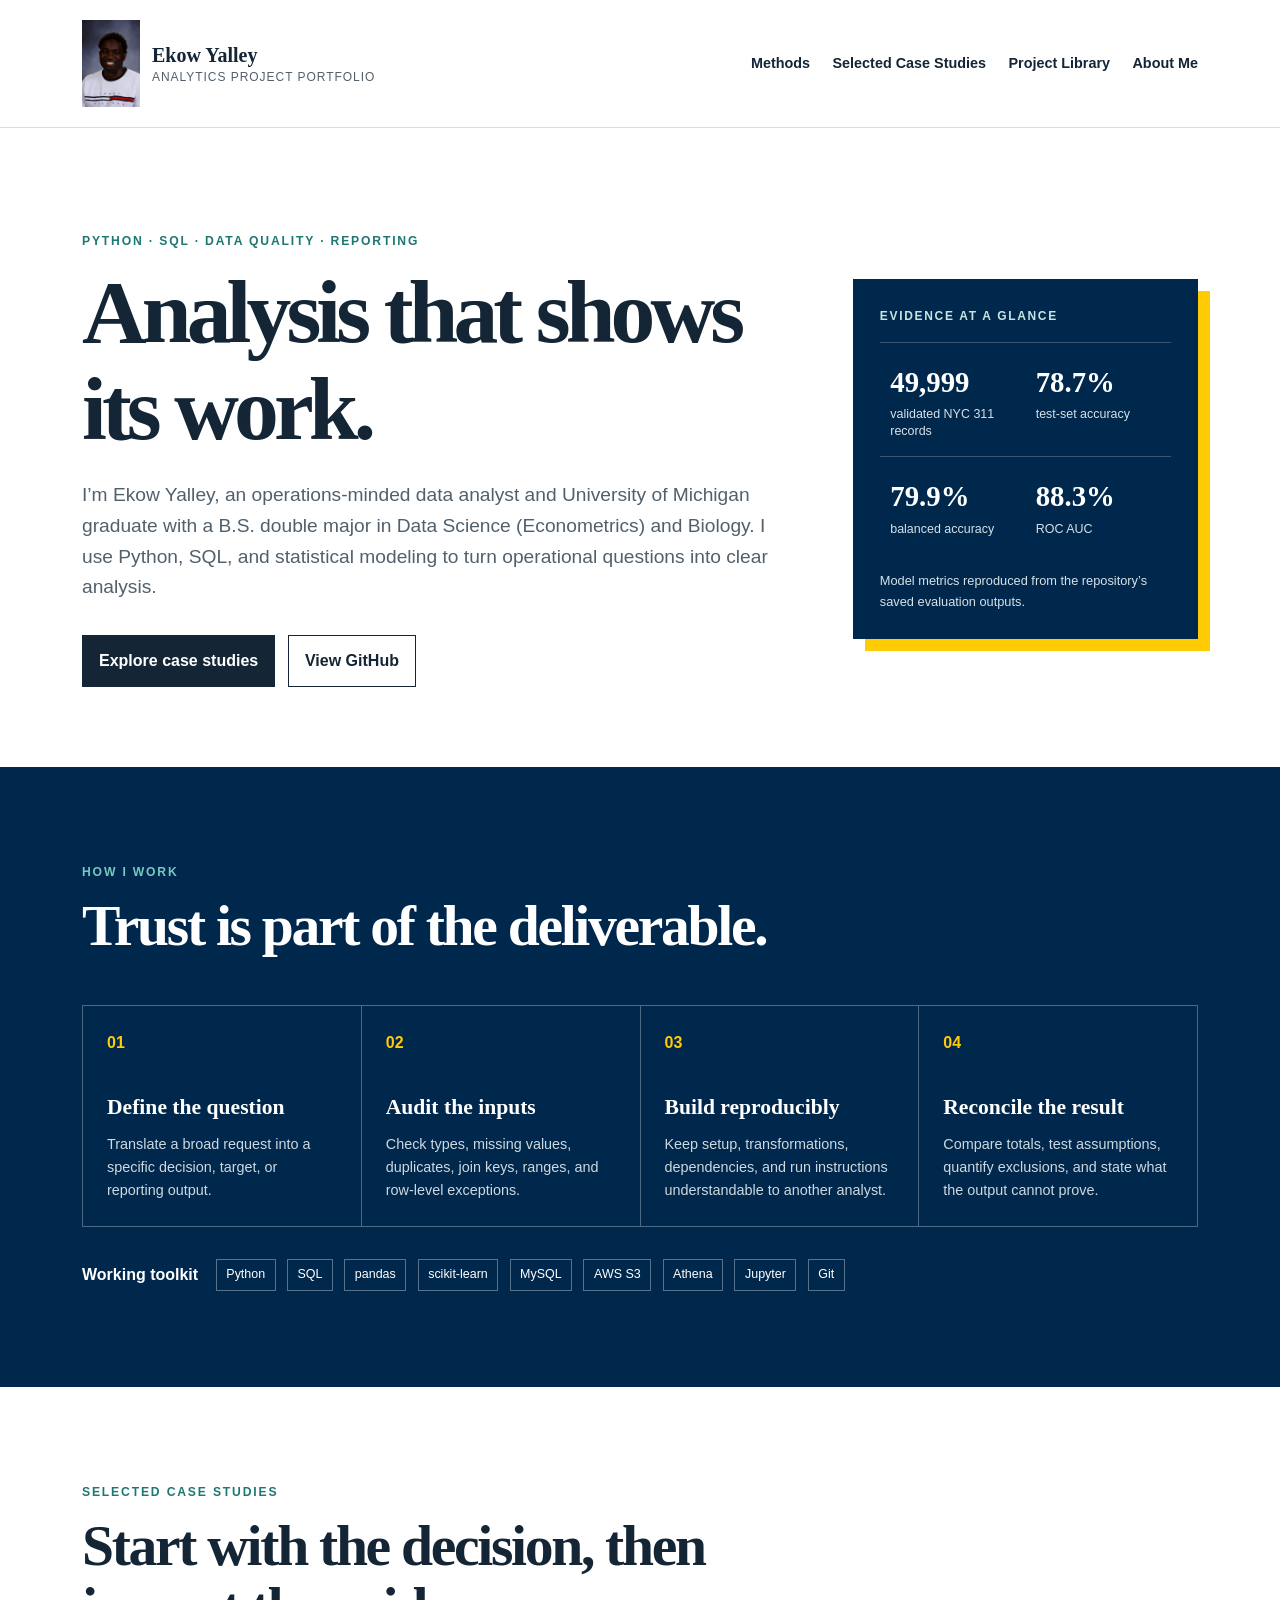
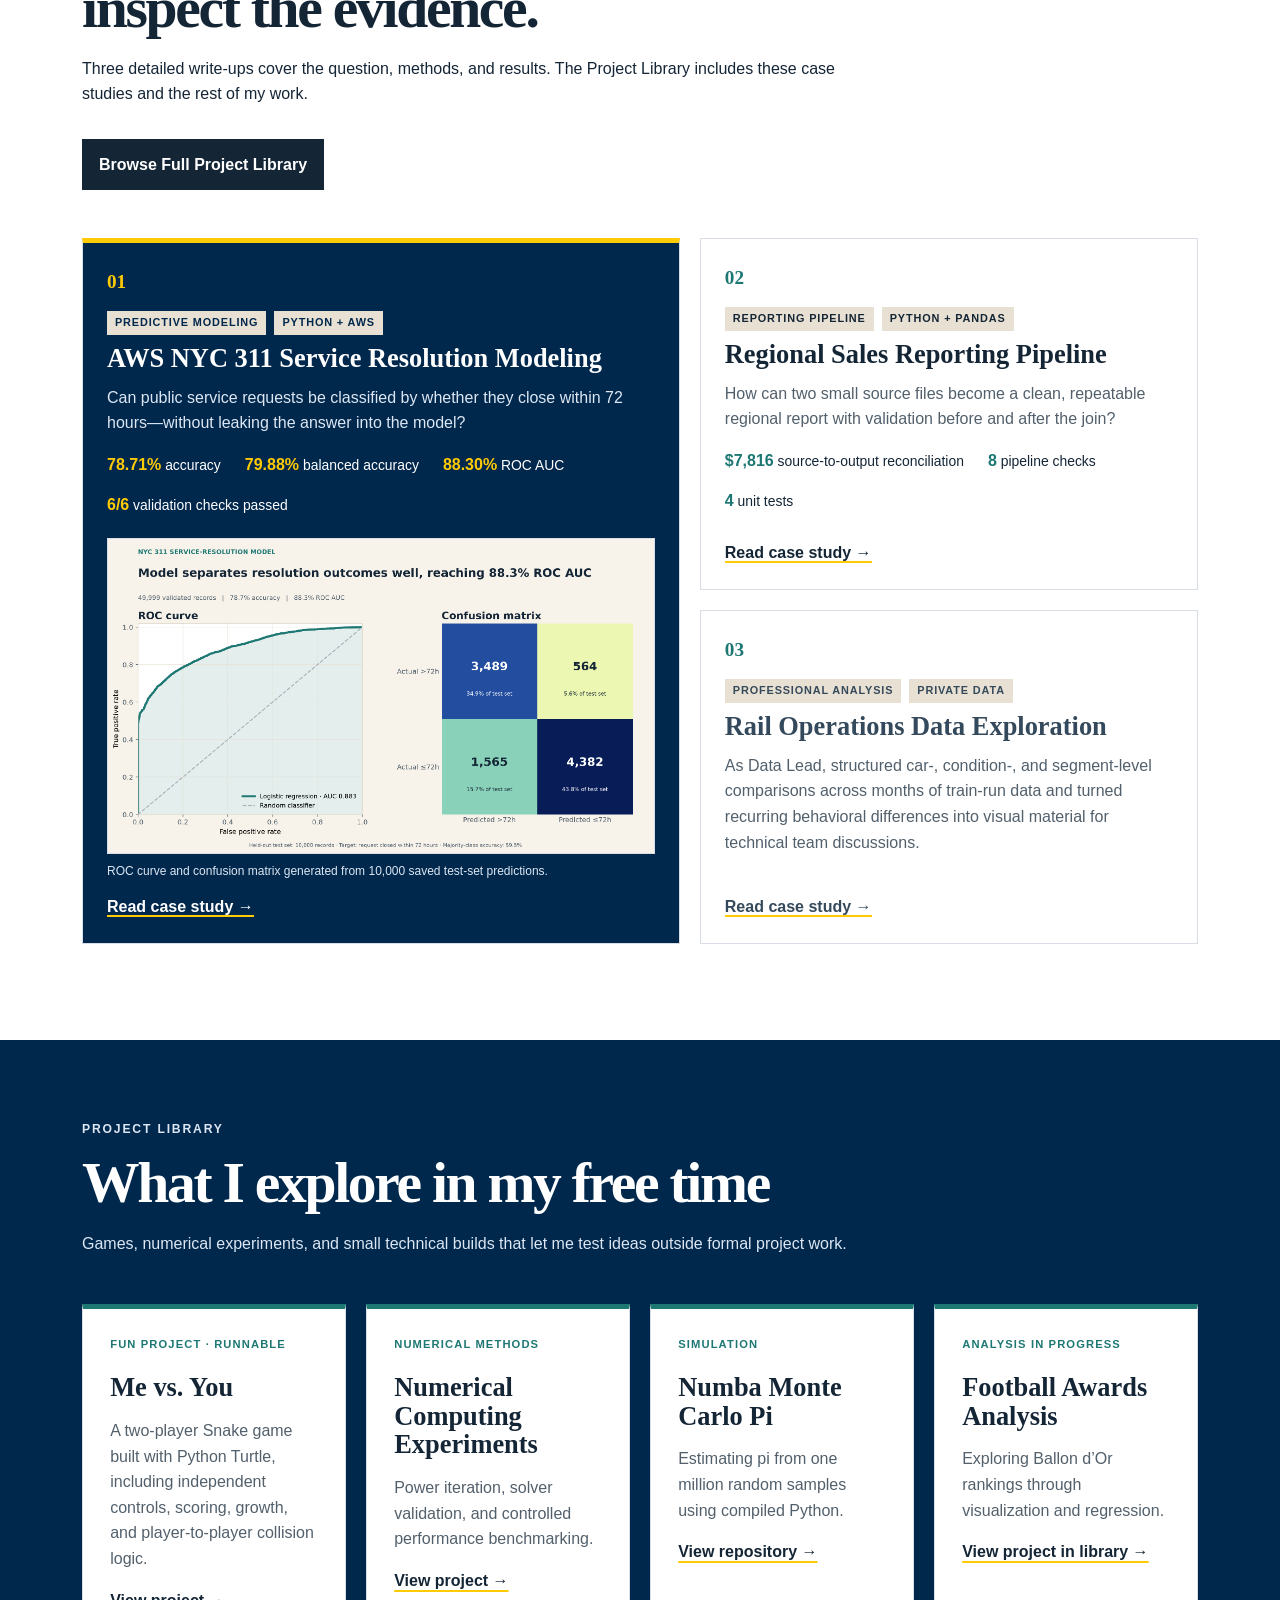
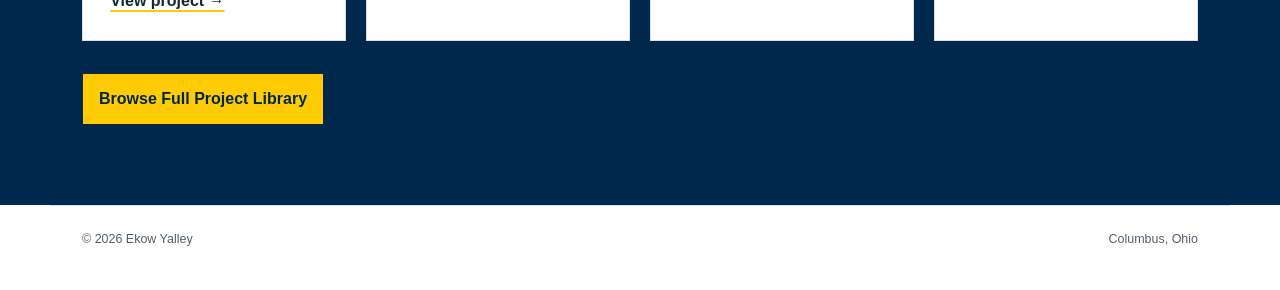
==== commit 686a74b1: "Use a consistent full-width header and white project library" ====
--- a/index.html
+++ b/index.html
@@ -5,12 +5,12 @@
   <meta name="viewport" content="width=device-width, initial-scale=1">
   <meta name="description" content="Ekow Yalley's analytics project portfolio: Python, SQL, data quality, validation, reporting, and reproducible analysis.">
   <title>Ekow Yalley | Analytics Project Portfolio</title>
-  <link rel="stylesheet" href="portfolio.css">
+  <link rel="stylesheet" href="portfolio.css?v=header-and-layout-1">
 </head>
 <body class="portfolio-home">
   <a class="skip-link" href="#main">Skip to content</a>
   <header class="site-header">
-    <a class="brand" href="index.html"><strong>Ekow Yalley</strong><span>Analytics Project Portfolio</span></a>
+    <a class="brand" href="index.html"><img src="IMG_4656.PNG" alt="" width="58"><span class="brand-copy"><strong>Ekow Yalley</strong><span>Analytics Project Portfolio</span></span></a>
     <nav aria-label="Primary navigation"><a href="methods.html">Methods</a><a href="index.html#projects">Selected Case Studies</a><a href="projects.html">Project Library</a><a href="about.html">About Me</a></nav>
   </header>
 
@@ -19,7 +19,7 @@
       <div>
         <p class="eyebrow">Python · SQL · data quality · reporting</p>
         <h1>Analysis that shows its work.</h1>
-        <div class="home-intro"><img src="IMG_4656.PNG" alt="Portrait of Ekow Yalley" width="88" height="88"><p class="lede">I’m Ekow Yalley, an operations-minded data analyst and University of Michigan graduate with a B.S. double major in Data Science (Econometrics) and Biology. I use Python, SQL, and statistical modeling to turn operational questions into clear analysis.</p></div>
+        <p class="lede">I’m Ekow Yalley, an operations-minded data analyst and University of Michigan graduate with a B.S. double major in Data Science (Econometrics) and Biology. I use Python, SQL, and statistical modeling to turn operational questions into clear analysis.</p>
         <div class="actions">
           <a class="button primary" href="#projects">Explore case studies</a>
           <a class="button secondary" href="https://github.com/EkowYalley">View GitHub</a>
--- a/portfolio.css
+++ b/portfolio.css
@@ -193,3 +193,26 @@
 .library-hero { max-width: none; padding-inline: max(1rem, calc((100% - var(--max)) / 2 + 2rem)); background: var(--navy); color: white; }
 .library-hero .eyebrow { color: var(--maize); }
 .library-hero .lede { color: #dce7f3; }
+
+.site-header {
+  max-width: none;
+  padding-inline: max(1rem, calc((100% - var(--max)) / 2 + 2rem));
+  border-bottom: 1px solid var(--line);
+  background: #fff;
+}
+.site-header .brand { flex-direction: row; align-items: center; gap: .75rem; }
+.site-header .brand img { display: block; width: 58px; height: auto; }
+.site-header .brand-copy { display: grid; gap: .2rem; }
+.site-header .brand-copy strong { color: var(--ink); text-transform: none; letter-spacing: normal; }
+.site-header nav a[aria-current="page"] { text-decoration: underline; text-underline-offset: .25em; }
+.portfolio-home .portfolio-hero .lede { font-size: 1.2rem; }
+.portfolio-home .case-row.feature { grid-column: 1; grid-row: 1 / span 2; }
+.portfolio-home .case-row:nth-child(2) { grid-column: 2; grid-row: 1; }
+.portfolio-home .case-row:nth-child(3) { grid-column: 2; grid-row: 2; }
+.library-hero { background: #fff; color: var(--ink); border-bottom: 1px solid var(--line); }
+.library-hero .eyebrow { color: var(--navy); }
+.library-hero .lede { color: var(--muted); }
+.catalog-grid article { background: #fff; }
+@media (max-width: 720px) {
+  .portfolio-home .case-list .case-row { grid-column: auto; grid-row: auto; }
+}
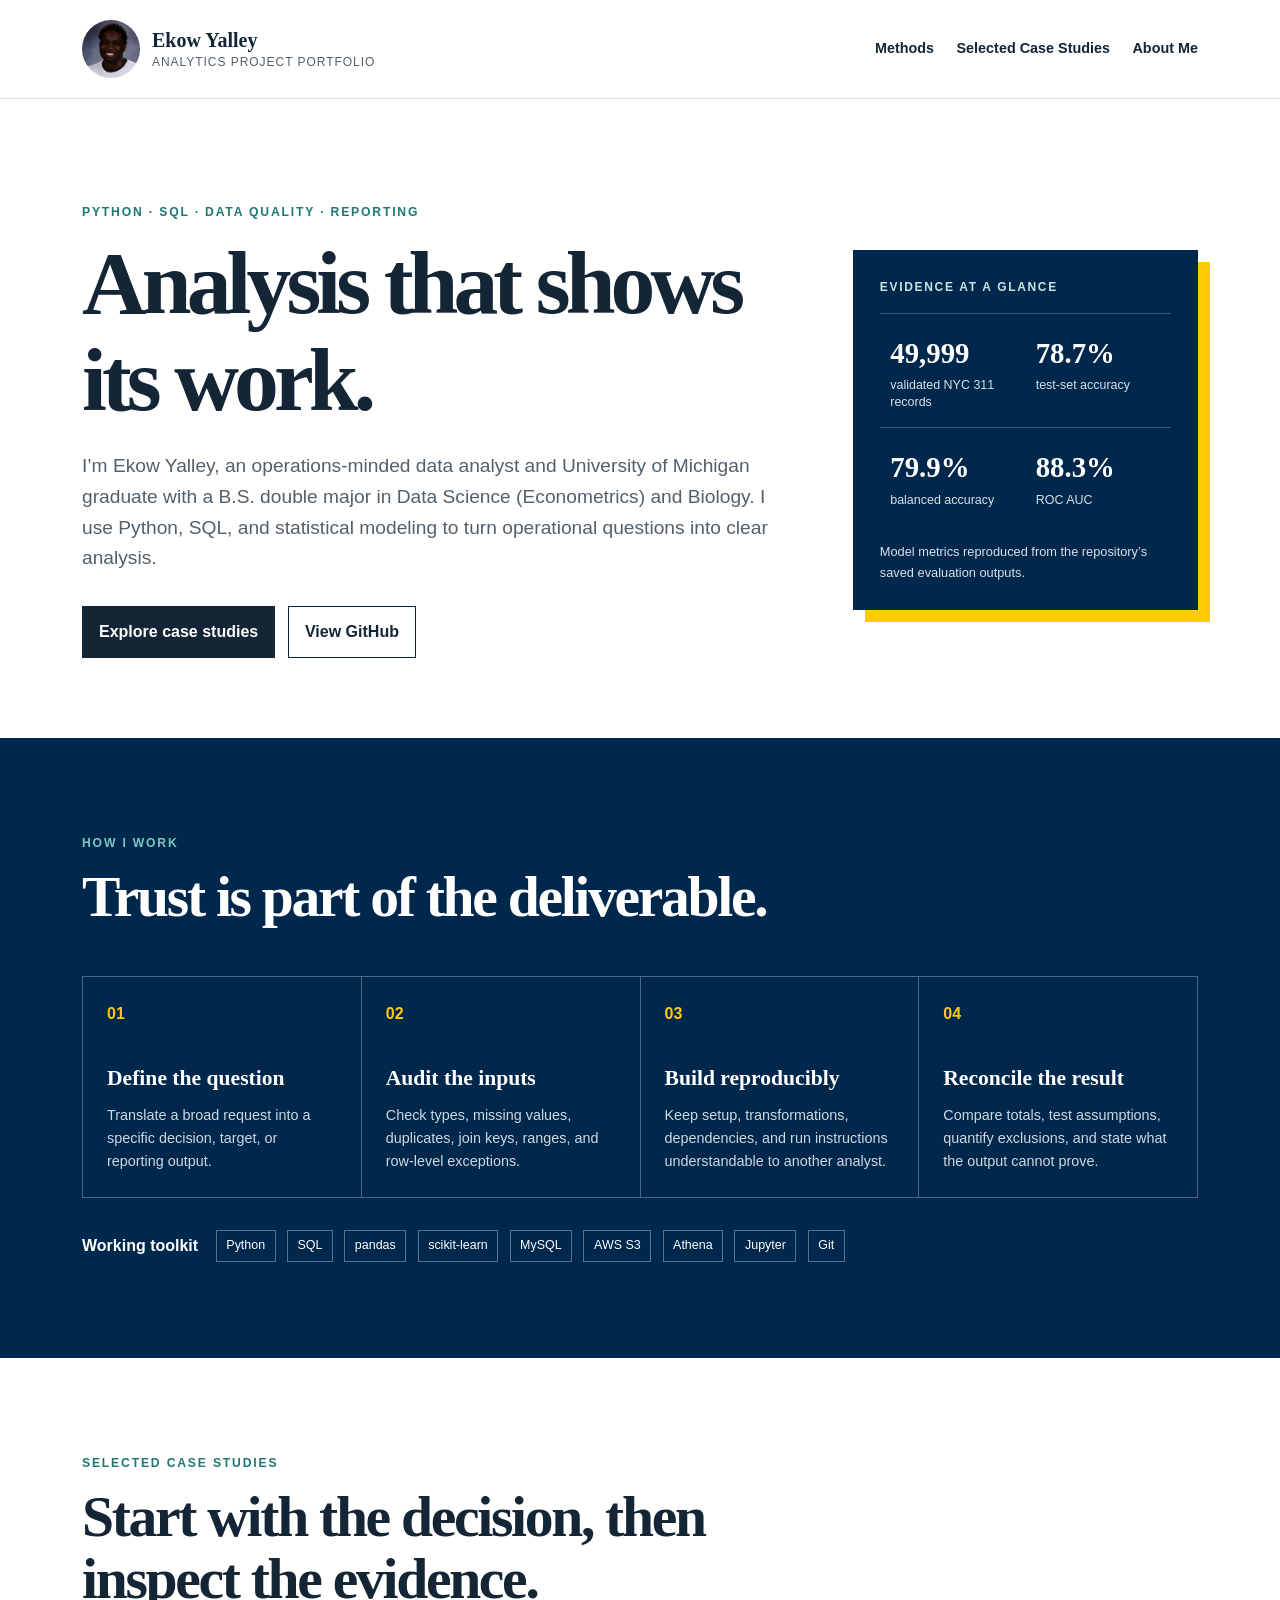
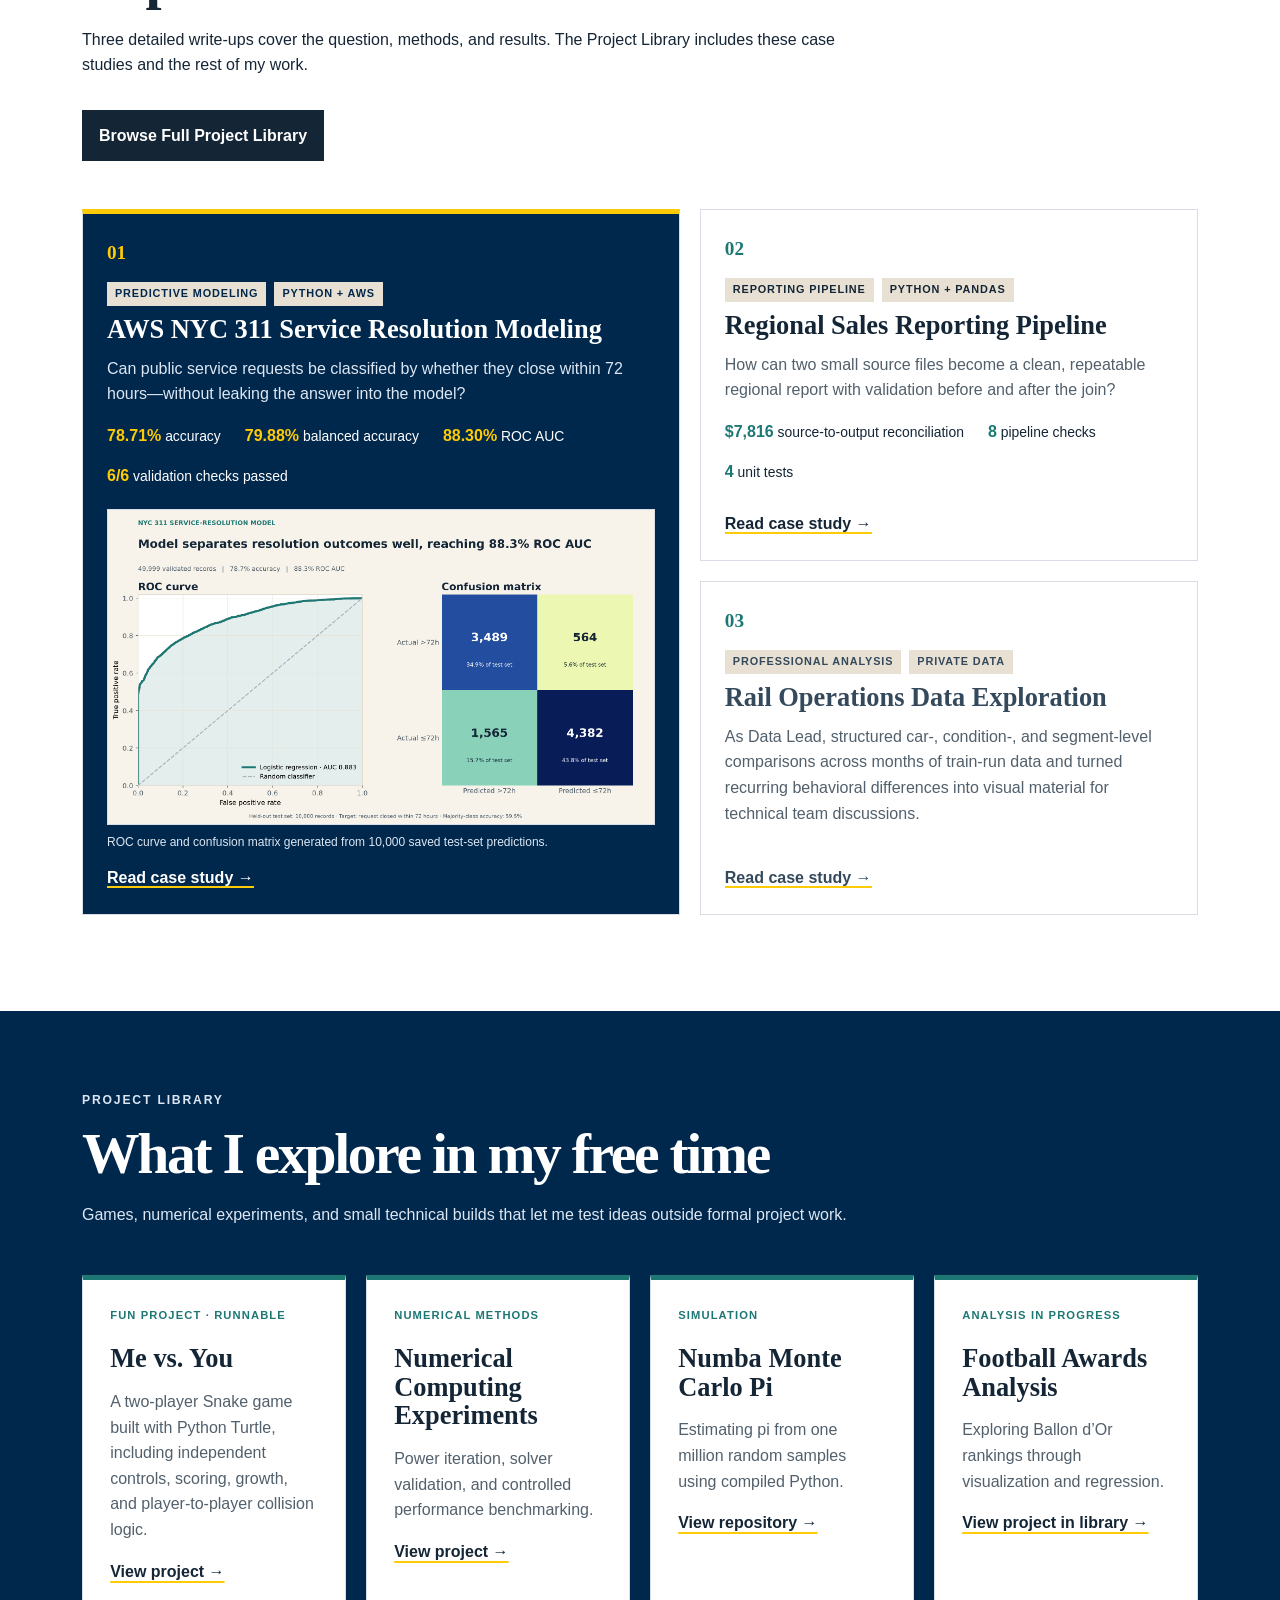
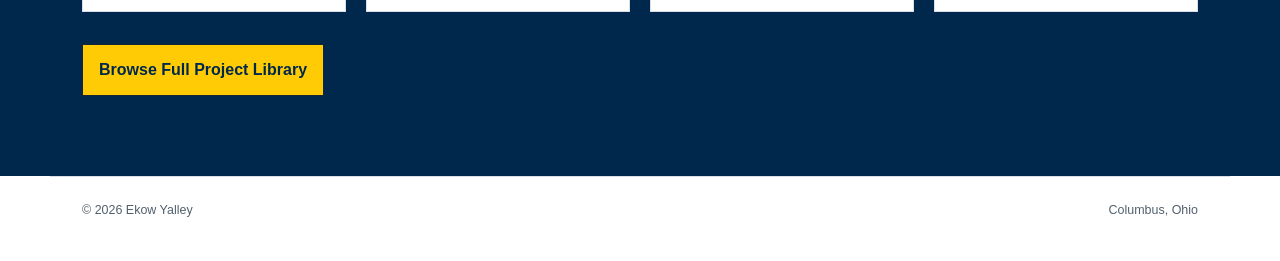
==== commit d4058a39: "Restore homepage navigation and add visual project summaries" ====
--- a/index.html
+++ b/index.html
@@ -5,13 +5,13 @@
   <meta name="viewport" content="width=device-width, initial-scale=1">
   <meta name="description" content="Ekow Yalley's analytics project portfolio: Python, SQL, data quality, validation, reporting, and reproducible analysis.">
   <title>Ekow Yalley | Analytics Project Portfolio</title>
-  <link rel="stylesheet" href="portfolio.css?v=header-and-layout-1">
+  <link rel="stylesheet" href="portfolio.css?v=portfolio-bands-2">
 </head>
 <body class="portfolio-home">
   <a class="skip-link" href="#main">Skip to content</a>
   <header class="site-header">
     <a class="brand" href="index.html"><img src="IMG_4656.PNG" alt="" width="58"><span class="brand-copy"><strong>Ekow Yalley</strong><span>Analytics Project Portfolio</span></span></a>
-    <nav aria-label="Primary navigation"><a href="methods.html">Methods</a><a href="index.html#projects">Selected Case Studies</a><a href="projects.html">Project Library</a><a href="about.html">About Me</a></nav>
+    <nav aria-label="Primary navigation"><a href="/#methods">Methods</a><a href="index.html#projects">Selected Case Studies</a><a href="about.html">About Me</a></nav>
   </header>
 
   <main id="main">
--- a/portfolio.css
+++ b/portfolio.css
@@ -213,6 +213,38 @@
 .library-hero .eyebrow { color: var(--navy); }
 .library-hero .lede { color: var(--muted); }
 .catalog-grid article { background: #fff; }
+.site-header .brand img { width: 58px; height: 58px; object-fit: cover; object-position: center 32%; border-radius: 50%; }
+.library-page .catalog-section { padding-block: 4rem; }
+.library-page .catalog-section:nth-of-type(even) {
+  max-width: none;
+  padding-inline: max(1rem, calc((100% - var(--max)) / 2 + 2rem));
+  background: var(--navy);
+  color: white;
+}
+.library-page .catalog-section:nth-of-type(even) .catalog-heading > p { color: #dce7f3; }
+.library-page .catalog-section:nth-of-type(even) .eyebrow { color: var(--maize); }
+.library-page .catalog-section article { color: var(--ink); }
+.catalog-chart { display: block; width: 100%; height: auto; border: 1px solid var(--line); margin-block: .5rem 1rem; }
+.catalog-metrics, .catalog-flow { display: flex; flex-wrap: wrap; gap: .8rem; margin: .5rem 0 1rem; padding: 0; }
+.catalog-metrics > div, .catalog-flow > li { padding: .65rem .9rem; background: #edf3fa; border-left: 3px solid var(--navy); list-style: none; }
+.catalog-metrics dt { color: var(--muted); font-size: .8rem; }
+.catalog-metrics dd { margin: 0; font-size: 1.2rem; font-weight: 700; }
+.about-page .hero-copy .lede, .about-page .about-bio { font: 1.12rem/1.65 Arial, Helvetica, sans-serif; color: var(--muted); }
+.about-page .timeline article { margin-bottom: 1rem; padding: 1.5rem; border: 1px solid var(--line); border-left: 4px solid var(--navy); }
+.about-page .timeline { border: 0; }
+.about-page .education {
+  max-width: none;
+  padding: 4.5rem max(1rem, calc((100% - var(--max)) / 2 + 2rem));
+  background: var(--navy);
+  color: white;
+}
+.about-page .education .eyebrow { color: var(--maize); }
+.about-page .education-meta { color: #dce7f3; }
+.about-page .contact { background: white; color: var(--ink); }
+.about-page .contact h2, .about-page .contact .button.light { color: var(--ink); }
+.about-page .contact .button.light { border-color: var(--navy); }
+.about-page .contact > p:not(.eyebrow) { color: var(--muted); }
+.about-page .contact .eyebrow { color: var(--navy); }
 @media (max-width: 720px) {
   .portfolio-home .case-list .case-row { grid-column: auto; grid-row: auto; }
 }
